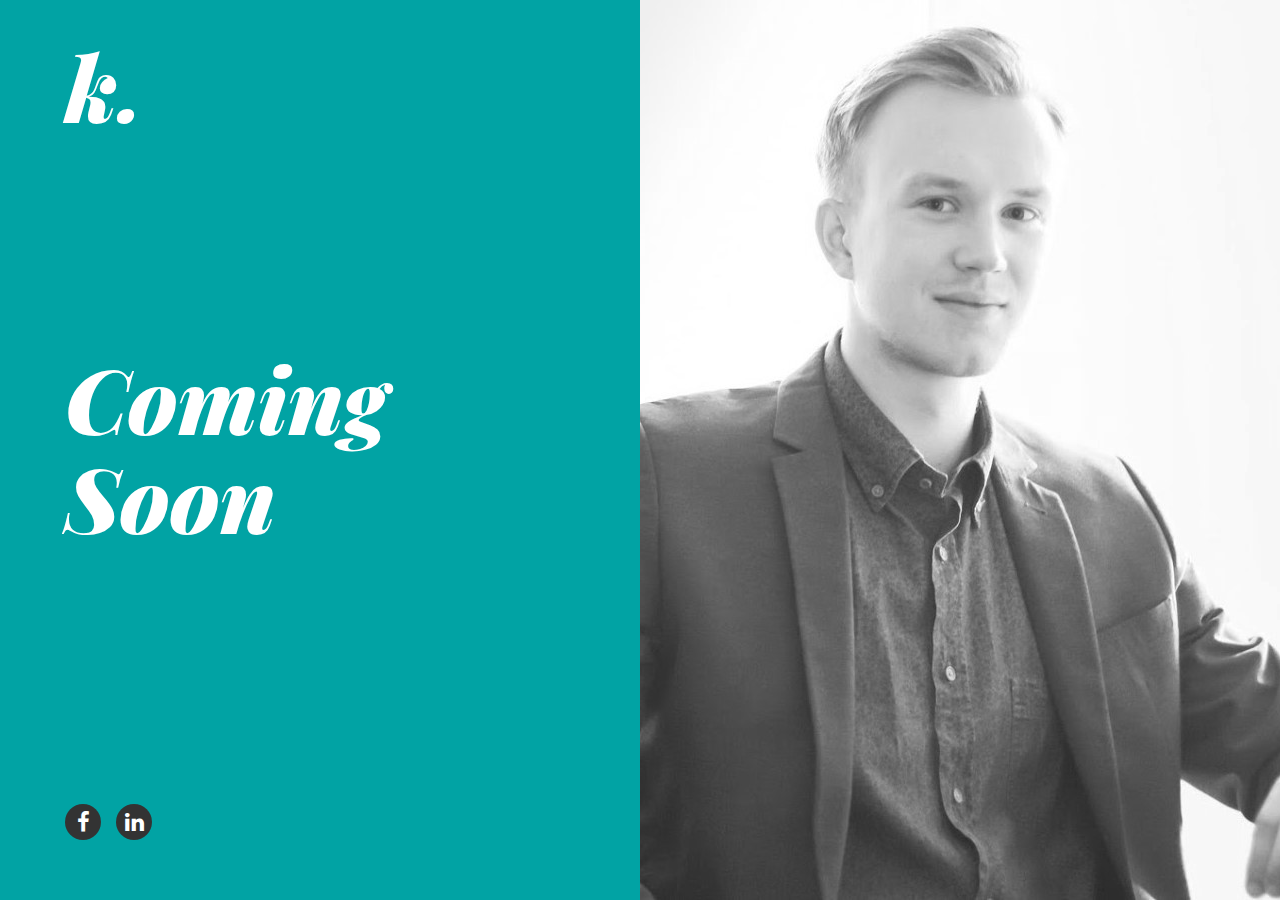
==== index.html @ 9acf6b0f "new homepage under construct" ====
<!DOCTYPE html>
<html lang="en">
<head>
	<title>Kasnauskas</title>
	<meta charset="UTF-8">
	<meta name="viewport" content="width=device-width, initial-scale=1">
<!--===============================================================================================-->	
	<link rel="icon" type="image/png" href="images/icons/favicon.ico"/>
<!--===============================================================================================-->
	<link rel="stylesheet" type="text/css" href="vendor/bootstrap/css/bootstrap.min.css">
<!--===============================================================================================-->
	<link rel="stylesheet" type="text/css" href="fonts/font-awesome-4.7.0/css/font-awesome.min.css">
<!--===============================================================================================-->
	<link rel="stylesheet" type="text/css" href="fonts/iconic/css/material-design-iconic-font.min.css">
<!--===============================================================================================-->
	<link rel="stylesheet" type="text/css" href="vendor/animate/animate.css">
<!--===============================================================================================-->
	<link rel="stylesheet" type="text/css" href="vendor/select2/select2.min.css">
<!--===============================================================================================-->
	<link rel="stylesheet" type="text/css" href="css/util.css">
	<link rel="stylesheet" type="text/css" href="css/main.css">
<!--===============================================================================================-->
</head>
<body>
	
			

	<div class="flex-w flex-str size1 overlay1">
		<div class="flex-w flex-col-sb wsize1 bg0 p-l-65 p-t-37 p-b-50 p-r-80 respon1">
			<div class="wrappic1">
				<a class="l1-txt1 p-b-34 respon3" href="#">
					k.
				</a>
			</div>		
	
			<div class="w-full flex-c-m p-t-80 p-b-90">
				<div class="wsize2">
					<h3 class="l1-txt1 p-b-34 respon3">
						Coming Soon
					</h3>

					
				</div>
			</div>
			
			<div class="flex-w">
				<a href="https://www.facebook.com/sarunaskas" class="size3 flex-c-m how-social trans-04 m-r-15 m-b-10">
					<i class="fa fa-facebook"></i>
				</a>

				<a href="https://www.linkedin.com/in/kasnauskas/" class="size3 flex-c-m how-social trans-04 m-r-15 m-b-10">
					<i class="fa fa-linkedin"></i>
				</a>

				
			</div>
		</div>
			

		<div class="wsize1 simpleslide100-parent respon2">
			<!--  -->
			<div class="simpleslide100">
				<div class="simpleslide100-item bg-img1" style="background-image: url('images/bg01.jpg');"></div>
				<div class="simpleslide100-item bg-img1" style="background-image: url('images/bg02.jpg');"></div>
				
			</div>
		</div>
	</div>



	

<!--===============================================================================================-->	
	<script src="vendor/jquery/jquery-3.2.1.min.js"></script>
<!--===============================================================================================-->
	<script src="vendor/bootstrap/js/popper.js"></script>
	<script src="vendor/bootstrap/js/bootstrap.min.js"></script>
<!--===============================================================================================-->
	<script src="vendor/select2/select2.min.js"></script>
<!--===============================================================================================-->
	<script src="vendor/tilt/tilt.jquery.min.js"></script>
<!--===============================================================================================-->
	<script src="js/main.js"></script>

</body>
</html>
---- fonts/iconic/css/material-design-iconic-font.min.css ----
@font-face{font-family:Material-Design-Iconic-Font;src:url(../fonts/Material-Design-Iconic-Font.woff2?v=2.2.0) format('woff2'),url(../fonts/Material-Design-Iconic-Font.woff?v=2.2.0) format('woff'),url(../fonts/Material-Design-Iconic-Font.ttf?v=2.2.0) format('truetype')}.zmdi{display:inline-block;font:normal normal normal 14px/1 'Material-Design-Iconic-Font';font-size:inherit;text-rendering:auto;-webkit-font-smoothing:antialiased;-moz-osx-font-smoothing:grayscale}.zmdi-hc-lg{font-size:1.33333333em;line-height:.75em;vertical-align:-15%}.zmdi-hc-2x{font-size:2em}.zmdi-hc-3x{font-size:3em}.zmdi-hc-4x{font-size:4em}.zmdi-hc-5x{font-size:5em}.zmdi-hc-fw{width:1.28571429em;text-align:center}.zmdi-hc-ul{padding-left:0;margin-left:2.14285714em;list-style-type:none}.zmdi-hc-ul>li{position:relative}.zmdi-hc-li{position:absolute;left:-2.14285714em;width:2.14285714em;top:.14285714em;text-align:center}.zmdi-hc-li.zmdi-hc-lg{left:-1.85714286em}.zmdi-hc-border{padding:.1em .25em;border:solid .1em #9e9e9e;border-radius:2px}.zmdi-hc-border-circle{padding:.1em .25em;border:solid .1em #9e9e9e;border-radius:50%}.zmdi.pull-left{float:left;margin-right:.15em}.zmdi.pull-right{float:right;margin-left:.15em}.zmdi-hc-spin{-webkit-animation:zmdi-spin 1.5s infinite linear;animation:zmdi-spin 1.5s infinite linear}.zmdi-hc-spin-reverse{-webkit-animation:zmdi-spin-reverse 1.5s infinite linear;animation:zmdi-spin-reverse 1.5s infinite linear}@-webkit-keyframes zmdi-spin{0%{-webkit-transform:rotate(0deg);transform:rotate(0deg)}100%{-webkit-transform:rotate(359deg);transform:rotate(359deg)}}@keyframes zmdi-spin{0%{-webkit-transform:rotate(0deg);transform:rotate(0deg)}100%{-webkit-transform:rotate(359deg);transform:rotate(359deg)}}@-webkit-keyframes zmdi-spin-reverse{0%{-webkit-transform:rotate(0deg);transform:rotate(0deg)}100%{-webkit-transform:rotate(-359deg);transform:rotate(-359deg)}}@keyframes zmdi-spin-reverse{0%{-webkit-transform:rotate(0deg);transform:rotate(0deg)}100%{-webkit-transform:rotate(-359deg);transform:rotate(-359deg)}}.zmdi-hc-rotate-90{-webkit-transform:rotate(90deg);-ms-transform:rotate(90deg);transform:rotate(90deg)}.zmdi-hc-rotate-180{-webkit-transform:rotate(180deg);-ms-transform:rotate(180deg);transform:rotate(180deg)}.zmdi-hc-rotate-270{-webkit-transform:rotate(270deg);-ms-transform:rotate(270deg);transform:rotate(270deg)}.zmdi-hc-flip-horizontal{-webkit-transform:scale(-1,1);-ms-transform:scale(-1,1);transform:scale(-1,1)}.zmdi-hc-flip-vertical{-webkit-transform:scale(1,-1);-ms-transform:scale(1,-1);transform:scale(1,-1)}.zmdi-hc-stack{position:relative;display:inline-block;width:2em;height:2em;line-height:2em;vertical-align:middle}.zmdi-hc-stack-1x,.zmdi-hc-stack-2x{position:absolute;left:0;width:100%;text-align:center}.zmdi-hc-stack-1x{line-height:inherit}.zmdi-hc-stack-2x{font-size:2em}.zmdi-hc-inverse{color:#fff}.zmdi-3d-rotation:before{content:'\f101'}.zmdi-airplane-off:before{content:'\f102'}.zmdi-airplane:before{content:'\f103'}.zmdi-album:before{content:'\f104'}.zmdi-archive:before{content:'\f105'}.zmdi-assignment-account:before{content:'\f106'}.zmdi-assignment-alert:before{content:'\f107'}.zmdi-assignment-check:before{content:'\f108'}.zmdi-assignment-o:before{content:'\f109'}.zmdi-assignment-return:before{content:'\f10a'}.zmdi-assignment-returned:before{content:'\f10b'}.zmdi-assignment:before{content:'\f10c'}.zmdi-attachment-alt:before{content:'\f10d'}.zmdi-attachment:before{content:'\f10e'}.zmdi-audio:before{content:'\f10f'}.zmdi-badge-check:before{content:'\f110'}.zmdi-balance-wallet:before{content:'\f111'}.zmdi-balance:before{content:'\f112'}.zmdi-battery-alert:before{content:'\f113'}.zmdi-battery-flash:before{content:'\f114'}.zmdi-battery-unknown:before{content:'\f115'}.zmdi-battery:before{content:'\f116'}.zmdi-bike:before{content:'\f117'}.zmdi-block-alt:before{content:'\f118'}.zmdi-block:before{content:'\f119'}.zmdi-boat:before{content:'\f11a'}.zmdi-book-image:before{content:'\f11b'}.zmdi-book:before{content:'\f11c'}.zmdi-bookmark-outline:before{content:'\f11d'}.zmdi-bookmark:before{content:'\f11e'}.zmdi-brush:before{content:'\f11f'}.zmdi-bug:before{content:'\f120'}.zmdi-bus:before{content:'\f121'}.zmdi-cake:before{content:'\f122'}.zmdi-car-taxi:before{content:'\f123'}.zmdi-car-wash:before{content:'\f124'}.zmdi-car:before{content:'\f125'}.zmdi-card-giftcard:before{content:'\f126'}.zmdi-card-membership:before{content:'\f127'}.zmdi-card-travel:before{content:'\f128'}.zmdi-card:before{content:'\f129'}.zmdi-case-check:before{content:'\f12a'}.zmdi-case-download:before{content:'\f12b'}.zmdi-case-play:before{content:'\f12c'}.zmdi-case:before{content:'\f12d'}.zmdi-cast-connected:before{content:'\f12e'}.zmdi-cast:before{content:'\f12f'}.zmdi-chart-donut:before{content:'\f130'}.zmdi-chart:before{content:'\f131'}.zmdi-city-alt:before{content:'\f132'}.zmdi-city:before{content:'\f133'}.zmdi-close-circle-o:before{content:'\f134'}.zmdi-close-circle:before{content:'\f135'}.zmdi-close:before{content:'\f136'}.zmdi-cocktail:before{content:'\f137'}.zmdi-code-setting:before{content:'\f138'}.zmdi-code-smartphone:before{content:'\f139'}.zmdi-code:before{content:'\f13a'}.zmdi-coffee:before{content:'\f13b'}.zmdi-collection-bookmark:before{content:'\f13c'}.zmdi-collection-case-play:before{content:'\f13d'}.zmdi-collection-folder-image:before{content:'\f13e'}.zmdi-collection-image-o:before{content:'\f13f'}.zmdi-collection-image:before{content:'\f140'}.zmdi-collection-item-1:before{content:'\f141'}.zmdi-collection-item-2:before{content:'\f142'}.zmdi-collection-item-3:before{content:'\f143'}.zmdi-collection-item-4:before{content:'\f144'}.zmdi-collection-item-5:before{content:'\f145'}.zmdi-collection-item-6:before{content:'\f146'}.zmdi-collection-item-7:before{content:'\f147'}.zmdi-collection-item-8:before{content:'\f148'}.zmdi-collection-item-9-plus:before{content:'\f149'}.zmdi-collection-item-9:before{content:'\f14a'}.zmdi-collection-item:before{content:'\f14b'}.zmdi-collection-music:before{content:'\f14c'}.zmdi-collection-pdf:before{content:'\f14d'}.zmdi-collection-plus:before{content:'\f14e'}.zmdi-collection-speaker:before{content:'\f14f'}.zmdi-collection-text:before{content:'\f150'}.zmdi-collection-video:before{content:'\f151'}.zmdi-compass:before{content:'\f152'}.zmdi-cutlery:before{content:'\f153'}.zmdi-delete:before{content:'\f154'}.zmdi-dialpad:before{content:'\f155'}.zmdi-dns:before{content:'\f156'}.zmdi-drink:before{content:'\f157'}.zmdi-edit:before{content:'\f158'}.zmdi-email-open:before{content:'\f159'}.zmdi-email:before{content:'\f15a'}.zmdi-eye-off:before{content:'\f15b'}.zmdi-eye:before{content:'\f15c'}.zmdi-eyedropper:before{content:'\f15d'}.zmdi-favorite-outline:before{content:'\f15e'}.zmdi-favorite:before{content:'\f15f'}.zmdi-filter-list:before{content:'\f160'}.zmdi-fire:before{content:'\f161'}.zmdi-flag:before{content:'\f162'}.zmdi-flare:before{content:'\f163'}.zmdi-flash-auto:before{content:'\f164'}.zmdi-flash-off:before{content:'\f165'}.zmdi-flash:before{content:'\f166'}.zmdi-flip:before{content:'\f167'}.zmdi-flower-alt:before{content:'\f168'}.zmdi-flower:before{content:'\f169'}.zmdi-font:before{content:'\f16a'}.zmdi-fullscreen-alt:before{content:'\f16b'}.zmdi-fullscreen-exit:before{content:'\f16c'}.zmdi-fullscreen:before{content:'\f16d'}.zmdi-functions:before{content:'\f16e'}.zmdi-gas-station:before{content:'\f16f'}.zmdi-gesture:before{content:'\f170'}.zmdi-globe-alt:before{content:'\f171'}.zmdi-globe-lock:before{content:'\f172'}.zmdi-globe:before{content:'\f173'}.zmdi-graduation-cap:before{content:'\f174'}.zmdi-home:before{content:'\f175'}.zmdi-hospital-alt:before{content:'\f176'}.zmdi-hospital:before{content:'\f177'}.zmdi-hotel:before{content:'\f178'}.zmdi-hourglass-alt:before{content:'\f179'}.zmdi-hourglass-outline:before{content:'\f17a'}.zmdi-hourglass:before{content:'\f17b'}.zmdi-http:before{content:'\f17c'}.zmdi-image-alt:before{content:'\f17d'}.zmdi-image-o:before{content:'\f17e'}.zmdi-image:before{content:'\f17f'}.zmdi-inbox:before{content:'\f180'}.zmdi-invert-colors-off:before{content:'\f181'}.zmdi-invert-colors:before{content:'\f182'}.zmdi-key:before{content:'\f183'}.zmdi-label-alt-outline:before{content:'\f184'}.zmdi-label-alt:before{content:'\f185'}.zmdi-label-heart:before{content:'\f186'}.zmdi-label:before{content:'\f187'}.zmdi-labels:before{content:'\f188'}.zmdi-lamp:before{content:'\f189'}.zmdi-landscape:before{content:'\f18a'}.zmdi-layers-off:before{content:'\f18b'}.zmdi-layers:before{content:'\f18c'}.zmdi-library:before{content:'\f18d'}.zmdi-link:before{content:'\f18e'}.zmdi-lock-open:before{content:'\f18f'}.zmdi-lock-outline:before{content:'\f190'}.zmdi-lock:before{content:'\f191'}.zmdi-mail-reply-all:before{content:'\f192'}.zmdi-mail-reply:before{content:'\f193'}.zmdi-mail-send:before{content:'\f194'}.zmdi-mall:before{content:'\f195'}.zmdi-map:before{content:'\f196'}.zmdi-menu:before{content:'\f197'}.zmdi-money-box:before{content:'\f198'}.zmdi-money-off:before{content:'\f199'}.zmdi-money:before{content:'\f19a'}.zmdi-more-vert:before{content:'\f19b'}.zmdi-more:before{content:'\f19c'}.zmdi-movie-alt:before{content:'\f19d'}.zmdi-movie:before{content:'\f19e'}.zmdi-nature-people:before{content:'\f19f'}.zmdi-nature:before{content:'\f1a0'}.zmdi-navigation:before{content:'\f1a1'}.zmdi-open-in-browser:before{content:'\f1a2'}.zmdi-open-in-new:before{content:'\f1a3'}.zmdi-palette:before{content:'\f1a4'}.zmdi-parking:before{content:'\f1a5'}.zmdi-pin-account:before{content:'\f1a6'}.zmdi-pin-assistant:before{content:'\f1a7'}.zmdi-pin-drop:before{content:'\f1a8'}.zmdi-pin-help:before{content:'\f1a9'}.zmdi-pin-off:before{content:'\f1aa'}.zmdi-pin:before{content:'\f1ab'}.zmdi-pizza:before{content:'\f1ac'}.zmdi-plaster:before{content:'\f1ad'}.zmdi-power-setting:before{content:'\f1ae'}.zmdi-power:before{content:'\f1af'}.zmdi-print:before{content:'\f1b0'}.zmdi-puzzle-piece:before{content:'\f1b1'}.zmdi-quote:before{content:'\f1b2'}.zmdi-railway:before{content:'\f1b3'}.zmdi-receipt:before{content:'\f1b4'}.zmdi-refresh-alt:before{content:'\f1b5'}.zmdi-refresh-sync-alert:before{content:'\f1b6'}.zmdi-refresh-sync-off:before{content:'\f1b7'}.zmdi-refresh-sync:before{content:'\f1b8'}.zmdi-refresh:before{content:'\f1b9'}.zmdi-roller:before{content:'\f1ba'}.zmdi-ruler:before{content:'\f1bb'}.zmdi-scissors:before{content:'\f1bc'}.zmdi-screen-rotation-lock:before{content:'\f1bd'}.zmdi-screen-rotation:before{content:'\f1be'}.zmdi-search-for:before{content:'\f1bf'}.zmdi-search-in-file:before{content:'\f1c0'}.zmdi-search-in-page:before{content:'\f1c1'}.zmdi-search-replace:before{content:'\f1c2'}.zmdi-search:before{content:'\f1c3'}.zmdi-seat:before{content:'\f1c4'}.zmdi-settings-square:before{content:'\f1c5'}.zmdi-settings:before{content:'\f1c6'}.zmdi-shield-check:before{content:'\f1c7'}.zmdi-shield-security:before{content:'\f1c8'}.zmdi-shopping-basket:before{content:'\f1c9'}.zmdi-shopping-cart-plus:before{content:'\f1ca'}.zmdi-shopping-cart:before{content:'\f1cb'}.zmdi-sign-in:before{content:'\f1cc'}.zmdi-sort-amount-asc:before{content:'\f1cd'}.zmdi-sort-amount-desc:before{content:'\f1ce'}.zmdi-sort-asc:before{content:'\f1cf'}.zmdi-sort-desc:before{content:'\f1d0'}.zmdi-spellcheck:before{content:'\f1d1'}.zmdi-storage:before{content:'\f1d2'}.zmdi-store-24:before{content:'\f1d3'}.zmdi-store:before{content:'\f1d4'}.zmdi-subway:before{content:'\f1d5'}.zmdi-sun:before{content:'\f1d6'}.zmdi-tab-unselected:before{content:'\f1d7'}.zmdi-tab:before{content:'\f1d8'}.zmdi-tag-close:before{content:'\f1d9'}.zmdi-tag-more:before{content:'\f1da'}.zmdi-tag:before{content:'\f1db'}.zmdi-thumb-down:before{content:'\f1dc'}.zmdi-thumb-up-down:before{content:'\f1dd'}.zmdi-thumb-up:before{content:'\f1de'}.zmdi-ticket-star:before{content:'\f1df'}.zmdi-toll:before{content:'\f1e0'}.zmdi-toys:before{content:'\f1e1'}.zmdi-traffic:before{content:'\f1e2'}.zmdi-translate:before{content:'\f1e3'}.zmdi-triangle-down:before{content:'\f1e4'}.zmdi-triangle-up:before{content:'\f1e5'}.zmdi-truck:before{content:'\f1e6'}.zmdi-turning-sign:before{content:'\f1e7'}.zmdi-wallpaper:before{content:'\f1e8'}.zmdi-washing-machine:before{content:'\f1e9'}.zmdi-window-maximize:before{content:'\f1ea'}.zmdi-window-minimize:before{content:'\f1eb'}.zmdi-window-restore:before{content:'\f1ec'}.zmdi-wrench:before{content:'\f1ed'}.zmdi-zoom-in:before{content:'\f1ee'}.zmdi-zoom-out:before{content:'\f1ef'}.zmdi-alert-circle-o:before{content:'\f1f0'}.zmdi-alert-circle:before{content:'\f1f1'}.zmdi-alert-octagon:before{content:'\f1f2'}.zmdi-alert-polygon:before{content:'\f1f3'}.zmdi-alert-triangle:before{content:'\f1f4'}.zmdi-help-outline:before{content:'\f1f5'}.zmdi-help:before{content:'\f1f6'}.zmdi-info-outline:before{content:'\f1f7'}.zmdi-info:before{content:'\f1f8'}.zmdi-notifications-active:before{content:'\f1f9'}.zmdi-notifications-add:before{content:'\f1fa'}.zmdi-notifications-none:before{content:'\f1fb'}.zmdi-notifications-off:before{content:'\f1fc'}.zmdi-notifications-paused:before{content:'\f1fd'}.zmdi-notifications:before{content:'\f1fe'}.zmdi-account-add:before{content:'\f1ff'}.zmdi-account-box-mail:before{content:'\f200'}.zmdi-account-box-o:before{content:'\f201'}.zmdi-account-box-phone:before{content:'\f202'}.zmdi-account-box:before{content:'\f203'}.zmdi-account-calendar:before{content:'\f204'}.zmdi-account-circle:before{content:'\f205'}.zmdi-account-o:before{content:'\f206'}.zmdi-account:before{content:'\f207'}.zmdi-accounts-add:before{content:'\f208'}.zmdi-accounts-alt:before{content:'\f209'}.zmdi-accounts-list-alt:before{content:'\f20a'}.zmdi-accounts-list:before{content:'\f20b'}.zmdi-accounts-outline:before{content:'\f20c'}.zmdi-accounts:before{content:'\f20d'}.zmdi-face:before{content:'\f20e'}.zmdi-female:before{content:'\f20f'}.zmdi-male-alt:before{content:'\f210'}.zmdi-male-female:before{content:'\f211'}.zmdi-male:before{content:'\f212'}.zmdi-mood-bad:before{content:'\f213'}.zmdi-mood:before{content:'\f214'}.zmdi-run:before{content:'\f215'}.zmdi-walk:before{content:'\f216'}.zmdi-cloud-box:before{content:'\f217'}.zmdi-cloud-circle:before{content:'\f218'}.zmdi-cloud-done:before{content:'\f219'}.zmdi-cloud-download:before{content:'\f21a'}.zmdi-cloud-off:before{content:'\f21b'}.zmdi-cloud-outline-alt:before{content:'\f21c'}.zmdi-cloud-outline:before{content:'\f21d'}.zmdi-cloud-upload:before{content:'\f21e'}.zmdi-cloud:before{content:'\f21f'}.zmdi-download:before{content:'\f220'}.zmdi-file-plus:before{content:'\f221'}.zmdi-file-text:before{content:'\f222'}.zmdi-file:before{content:'\f223'}.zmdi-folder-outline:before{content:'\f224'}.zmdi-folder-person:before{content:'\f225'}.zmdi-folder-star-alt:before{content:'\f226'}.zmdi-folder-star:before{content:'\f227'}.zmdi-folder:before{content:'\f228'}.zmdi-gif:before{content:'\f229'}.zmdi-upload:before{content:'\f22a'}.zmdi-border-all:before{content:'\f22b'}.zmdi-border-bottom:before{content:'\f22c'}.zmdi-border-clear:before{content:'\f22d'}.zmdi-border-color:before{content:'\f22e'}.zmdi-border-horizontal:before{content:'\f22f'}.zmdi-border-inner:before{content:'\f230'}.zmdi-border-left:before{content:'\f231'}.zmdi-border-outer:before{content:'\f232'}.zmdi-border-right:before{content:'\f233'}.zmdi-border-style:before{content:'\f234'}.zmdi-border-top:before{content:'\f235'}.zmdi-border-vertical:before{content:'\f236'}.zmdi-copy:before{content:'\f237'}.zmdi-crop:before{content:'\f238'}.zmdi-format-align-center:before{content:'\f239'}.zmdi-format-align-justify:before{content:'\f23a'}.zmdi-format-align-left:before{content:'\f23b'}.zmdi-format-align-right:before{content:'\f23c'}.zmdi-format-bold:before{content:'\f23d'}.zmdi-format-clear-all:before{content:'\f23e'}.zmdi-format-clear:before{content:'\f23f'}.zmdi-format-color-fill:before{content:'\f240'}.zmdi-format-color-reset:before{content:'\f241'}.zmdi-format-color-text:before{content:'\f242'}.zmdi-format-indent-decrease:before{content:'\f243'}.zmdi-format-indent-increase:before{content:'\f244'}.zmdi-format-italic:before{content:'\f245'}.zmdi-format-line-spacing:before{content:'\f246'}.zmdi-format-list-bulleted:before{content:'\f247'}.zmdi-format-list-numbered:before{content:'\f248'}.zmdi-format-ltr:before{content:'\f249'}.zmdi-format-rtl:before{content:'\f24a'}.zmdi-format-size:before{content:'\f24b'}.zmdi-format-strikethrough-s:before{content:'\f24c'}.zmdi-format-strikethrough:before{content:'\f24d'}.zmdi-format-subject:before{content:'\f24e'}.zmdi-format-underlined:before{content:'\f24f'}.zmdi-format-valign-bottom:before{content:'\f250'}.zmdi-format-valign-center:before{content:'\f251'}.zmdi-format-valign-top:before{content:'\f252'}.zmdi-redo:before{content:'\f253'}.zmdi-select-all:before{content:'\f254'}.zmdi-space-bar:before{content:'\f255'}.zmdi-text-format:before{content:'\f256'}.zmdi-transform:before{content:'\f257'}.zmdi-undo:before{content:'\f258'}.zmdi-wrap-text:before{content:'\f259'}.zmdi-comment-alert:before{content:'\f25a'}.zmdi-comment-alt-text:before{content:'\f25b'}.zmdi-comment-alt:before{content:'\f25c'}.zmdi-comment-edit:before{content:'\f25d'}.zmdi-comment-image:before{content:'\f25e'}.zmdi-comment-list:before{content:'\f25f'}.zmdi-comment-more:before{content:'\f260'}.zmdi-comment-outline:before{content:'\f261'}.zmdi-comment-text-alt:before{content:'\f262'}.zmdi-comment-text:before{content:'\f263'}.zmdi-comment-video:before{content:'\f264'}.zmdi-comment:before{content:'\f265'}.zmdi-comments:before{content:'\f266'}.zmdi-check-all:before{content:'\f267'}.zmdi-check-circle-u:before{content:'\f268'}.zmdi-check-circle:before{content:'\f269'}.zmdi-check-square:before{content:'\f26a'}.zmdi-check:before{content:'\f26b'}.zmdi-circle-o:before{content:'\f26c'}.zmdi-circle:before{content:'\f26d'}.zmdi-dot-circle-alt:before{content:'\f26e'}.zmdi-dot-circle:before{content:'\f26f'}.zmdi-minus-circle-outline:before{content:'\f270'}.zmdi-minus-circle:before{content:'\f271'}.zmdi-minus-square:before{content:'\f272'}.zmdi-minus:before{content:'\f273'}.zmdi-plus-circle-o-duplicate:before{content:'\f274'}.zmdi-plus-circle-o:before{content:'\f275'}.zmdi-plus-circle:before{content:'\f276'}.zmdi-plus-square:before{content:'\f277'}.zmdi-plus:before{content:'\f278'}.zmdi-square-o:before{content:'\f279'}.zmdi-star-circle:before{content:'\f27a'}.zmdi-star-half:before{content:'\f27b'}.zmdi-star-outline:before{content:'\f27c'}.zmdi-star:before{content:'\f27d'}.zmdi-bluetooth-connected:before{content:'\f27e'}.zmdi-bluetooth-off:before{content:'\f27f'}.zmdi-bluetooth-search:before{content:'\f280'}.zmdi-bluetooth-setting:before{content:'\f281'}.zmdi-bluetooth:before{content:'\f282'}.zmdi-camera-add:before{content:'\f283'}.zmdi-camera-alt:before{content:'\f284'}.zmdi-camera-bw:before{content:'\f285'}.zmdi-camera-front:before{content:'\f286'}.zmdi-camera-mic:before{content:'\f287'}.zmdi-camera-party-mode:before{content:'\f288'}.zmdi-camera-rear:before{content:'\f289'}.zmdi-camera-roll:before{content:'\f28a'}.zmdi-camera-switch:before{content:'\f28b'}.zmdi-camera:before{content:'\f28c'}.zmdi-card-alert:before{content:'\f28d'}.zmdi-card-off:before{content:'\f28e'}.zmdi-card-sd:before{content:'\f28f'}.zmdi-card-sim:before{content:'\f290'}.zmdi-desktop-mac:before{content:'\f291'}.zmdi-desktop-windows:before{content:'\f292'}.zmdi-device-hub:before{content:'\f293'}.zmdi-devices-off:before{content:'\f294'}.zmdi-devices:before{content:'\f295'}.zmdi-dock:before{content:'\f296'}.zmdi-floppy:before{content:'\f297'}.zmdi-gamepad:before{content:'\f298'}.zmdi-gps-dot:before{content:'\f299'}.zmdi-gps-off:before{content:'\f29a'}.zmdi-gps:before{content:'\f29b'}.zmdi-headset-mic:before{content:'\f29c'}.zmdi-headset:before{content:'\f29d'}.zmdi-input-antenna:before{content:'\f29e'}.zmdi-input-composite:before{content:'\f29f'}.zmdi-input-hdmi:before{content:'\f2a0'}.zmdi-input-power:before{content:'\f2a1'}.zmdi-input-svideo:before{content:'\f2a2'}.zmdi-keyboard-hide:before{content:'\f2a3'}.zmdi-keyboard:before{content:'\f2a4'}.zmdi-laptop-chromebook:before{content:'\f2a5'}.zmdi-laptop-mac:before{content:'\f2a6'}.zmdi-laptop:before{content:'\f2a7'}.zmdi-mic-off:before{content:'\f2a8'}.zmdi-mic-outline:before{content:'\f2a9'}.zmdi-mic-setting:before{content:'\f2aa'}.zmdi-mic:before{content:'\f2ab'}.zmdi-mouse:before{content:'\f2ac'}.zmdi-network-alert:before{content:'\f2ad'}.zmdi-network-locked:before{content:'\f2ae'}.zmdi-network-off:before{content:'\f2af'}.zmdi-network-outline:before{content:'\f2b0'}.zmdi-network-setting:before{content:'\f2b1'}.zmdi-network:before{content:'\f2b2'}.zmdi-phone-bluetooth:before{content:'\f2b3'}.zmdi-phone-end:before{content:'\f2b4'}.zmdi-phone-forwarded:before{content:'\f2b5'}.zmdi-phone-in-talk:before{content:'\f2b6'}.zmdi-phone-locked:before{content:'\f2b7'}.zmdi-phone-missed:before{content:'\f2b8'}.zmdi-phone-msg:before{content:'\f2b9'}.zmdi-phone-paused:before{content:'\f2ba'}.zmdi-phone-ring:before{content:'\f2bb'}.zmdi-phone-setting:before{content:'\f2bc'}.zmdi-phone-sip:before{content:'\f2bd'}.zmdi-phone:before{content:'\f2be'}.zmdi-portable-wifi-changes:before{content:'\f2bf'}.zmdi-portable-wifi-off:before{content:'\f2c0'}.zmdi-portable-wifi:before{content:'\f2c1'}.zmdi-radio:before{content:'\f2c2'}.zmdi-reader:before{content:'\f2c3'}.zmdi-remote-control-alt:before{content:'\f2c4'}.zmdi-remote-control:before{content:'\f2c5'}.zmdi-router:before{content:'\f2c6'}.zmdi-scanner:before{content:'\f2c7'}.zmdi-smartphone-android:before{content:'\f2c8'}.zmdi-smartphone-download:before{content:'\f2c9'}.zmdi-smartphone-erase:before{content:'\f2ca'}.zmdi-smartphone-info:before{content:'\f2cb'}.zmdi-smartphone-iphone:before{content:'\f2cc'}.zmdi-smartphone-landscape-lock:before{content:'\f2cd'}.zmdi-smartphone-landscape:before{content:'\f2ce'}.zmdi-smartphone-lock:before{content:'\f2cf'}.zmdi-smartphone-portrait-lock:before{content:'\f2d0'}.zmdi-smartphone-ring:before{content:'\f2d1'}.zmdi-smartphone-setting:before{content:'\f2d2'}.zmdi-smartphone-setup:before{content:'\f2d3'}.zmdi-smartphone:before{content:'\f2d4'}.zmdi-speaker:before{content:'\f2d5'}.zmdi-tablet-android:before{content:'\f2d6'}.zmdi-tablet-mac:before{content:'\f2d7'}.zmdi-tablet:before{content:'\f2d8'}.zmdi-tv-alt-play:before{content:'\f2d9'}.zmdi-tv-list:before{content:'\f2da'}.zmdi-tv-play:before{content:'\f2db'}.zmdi-tv:before{content:'\f2dc'}.zmdi-usb:before{content:'\f2dd'}.zmdi-videocam-off:before{content:'\f2de'}.zmdi-videocam-switch:before{content:'\f2df'}.zmdi-videocam:before{content:'\f2e0'}.zmdi-watch:before{content:'\f2e1'}.zmdi-wifi-alt-2:before{content:'\f2e2'}.zmdi-wifi-alt:before{content:'\f2e3'}.zmdi-wifi-info:before{content:'\f2e4'}.zmdi-wifi-lock:before{content:'\f2e5'}.zmdi-wifi-off:before{content:'\f2e6'}.zmdi-wifi-outline:before{content:'\f2e7'}.zmdi-wifi:before{content:'\f2e8'}.zmdi-arrow-left-bottom:before{content:'\f2e9'}.zmdi-arrow-left:before{content:'\f2ea'}.zmdi-arrow-merge:before{content:'\f2eb'}.zmdi-arrow-missed:before{content:'\f2ec'}.zmdi-arrow-right-top:before{content:'\f2ed'}.zmdi-arrow-right:before{content:'\f2ee'}.zmdi-arrow-split:before{content:'\f2ef'}.zmdi-arrows:before{content:'\f2f0'}.zmdi-caret-down-circle:before{content:'\f2f1'}.zmdi-caret-down:before{content:'\f2f2'}.zmdi-caret-left-circle:before{content:'\f2f3'}.zmdi-caret-left:before{content:'\f2f4'}.zmdi-caret-right-circle:before{content:'\f2f5'}.zmdi-caret-right:before{content:'\f2f6'}.zmdi-caret-up-circle:before{content:'\f2f7'}.zmdi-caret-up:before{content:'\f2f8'}.zmdi-chevron-down:before{content:'\f2f9'}.zmdi-chevron-left:before{content:'\f2fa'}.zmdi-chevron-right:before{content:'\f2fb'}.zmdi-chevron-up:before{content:'\f2fc'}.zmdi-forward:before{content:'\f2fd'}.zmdi-long-arrow-down:before{content:'\f2fe'}.zmdi-long-arrow-left:before{content:'\f2ff'}.zmdi-long-arrow-return:before{content:'\f300'}.zmdi-long-arrow-right:before{content:'\f301'}.zmdi-long-arrow-tab:before{content:'\f302'}.zmdi-long-arrow-up:before{content:'\f303'}.zmdi-rotate-ccw:before{content:'\f304'}.zmdi-rotate-cw:before{content:'\f305'}.zmdi-rotate-left:before{content:'\f306'}.zmdi-rotate-right:before{content:'\f307'}.zmdi-square-down:before{content:'\f308'}.zmdi-square-right:before{content:'\f309'}.zmdi-swap-alt:before{content:'\f30a'}.zmdi-swap-vertical-circle:before{content:'\f30b'}.zmdi-swap-vertical:before{content:'\f30c'}.zmdi-swap:before{content:'\f30d'}.zmdi-trending-down:before{content:'\f30e'}.zmdi-trending-flat:before{content:'\f30f'}.zmdi-trending-up:before{content:'\f310'}.zmdi-unfold-less:before{content:'\f311'}.zmdi-unfold-more:before{content:'\f312'}.zmdi-apps:before{content:'\f313'}.zmdi-grid-off:before{content:'\f314'}.zmdi-grid:before{content:'\f315'}.zmdi-view-agenda:before{content:'\f316'}.zmdi-view-array:before{content:'\f317'}.zmdi-view-carousel:before{content:'\f318'}.zmdi-view-column:before{content:'\f319'}.zmdi-view-comfy:before{content:'\f31a'}.zmdi-view-compact:before{content:'\f31b'}.zmdi-view-dashboard:before{content:'\f31c'}.zmdi-view-day:before{content:'\f31d'}.zmdi-view-headline:before{content:'\f31e'}.zmdi-view-list-alt:before{content:'\f31f'}.zmdi-view-list:before{content:'\f320'}.zmdi-view-module:before{content:'\f321'}.zmdi-view-quilt:before{content:'\f322'}.zmdi-view-stream:before{content:'\f323'}.zmdi-view-subtitles:before{content:'\f324'}.zmdi-view-toc:before{content:'\f325'}.zmdi-view-web:before{content:'\f326'}.zmdi-view-week:before{content:'\f327'}.zmdi-widgets:before{content:'\f328'}.zmdi-alarm-check:before{content:'\f329'}.zmdi-alarm-off:before{content:'\f32a'}.zmdi-alarm-plus:before{content:'\f32b'}.zmdi-alarm-snooze:before{content:'\f32c'}.zmdi-alarm:before{content:'\f32d'}.zmdi-calendar-alt:before{content:'\f32e'}.zmdi-calendar-check:before{content:'\f32f'}.zmdi-calendar-close:before{content:'\f330'}.zmdi-calendar-note:before{content:'\f331'}.zmdi-calendar:before{content:'\f332'}.zmdi-time-countdown:before{content:'\f333'}.zmdi-time-interval:before{content:'\f334'}.zmdi-time-restore-setting:before{content:'\f335'}.zmdi-time-restore:before{content:'\f336'}.zmdi-time:before{content:'\f337'}.zmdi-timer-off:before{content:'\f338'}.zmdi-timer:before{content:'\f339'}.zmdi-android-alt:before{content:'\f33a'}.zmdi-android:before{content:'\f33b'}.zmdi-apple:before{content:'\f33c'}.zmdi-behance:before{content:'\f33d'}.zmdi-codepen:before{content:'\f33e'}.zmdi-dribbble:before{content:'\f33f'}.zmdi-dropbox:before{content:'\f340'}.zmdi-evernote:before{content:'\f341'}.zmdi-facebook-box:before{content:'\f342'}.zmdi-facebook:before{content:'\f343'}.zmdi-github-box:before{content:'\f344'}.zmdi-github:before{content:'\f345'}.zmdi-google-drive:before{content:'\f346'}.zmdi-google-earth:before{content:'\f347'}.zmdi-google-glass:before{content:'\f348'}.zmdi-google-maps:before{content:'\f349'}.zmdi-google-pages:before{content:'\f34a'}.zmdi-google-play:before{content:'\f34b'}.zmdi-google-plus-box:before{content:'\f34c'}.zmdi-google-plus:before{content:'\f34d'}.zmdi-google:before{content:'\f34e'}.zmdi-instagram:before{content:'\f34f'}.zmdi-language-css3:before{content:'\f350'}.zmdi-language-html5:before{content:'\f351'}.zmdi-language-javascript:before{content:'\f352'}.zmdi-language-python-alt:before{content:'\f353'}.zmdi-language-python:before{content:'\f354'}.zmdi-lastfm:before{content:'\f355'}.zmdi-linkedin-box:before{content:'\f356'}.zmdi-paypal:before{content:'\f357'}.zmdi-pinterest-box:before{content:'\f358'}.zmdi-pocket:before{content:'\f359'}.zmdi-polymer:before{content:'\f35a'}.zmdi-share:before{content:'\f35b'}.zmdi-stackoverflow:before{content:'\f35c'}.zmdi-steam-square:before{content:'\f35d'}.zmdi-steam:before{content:'\f35e'}.zmdi-twitter-box:before{content:'\f35f'}.zmdi-twitter:before{content:'\f360'}.zmdi-vk:before{content:'\f361'}.zmdi-wikipedia:before{content:'\f362'}.zmdi-windows:before{content:'\f363'}.zmdi-aspect-ratio-alt:before{content:'\f364'}.zmdi-aspect-ratio:before{content:'\f365'}.zmdi-blur-circular:before{content:'\f366'}.zmdi-blur-linear:before{content:'\f367'}.zmdi-blur-off:before{content:'\f368'}.zmdi-blur:before{content:'\f369'}.zmdi-brightness-2:before{content:'\f36a'}.zmdi-brightness-3:before{content:'\f36b'}.zmdi-brightness-4:before{content:'\f36c'}.zmdi-brightness-5:before{content:'\f36d'}.zmdi-brightness-6:before{content:'\f36e'}.zmdi-brightness-7:before{content:'\f36f'}.zmdi-brightness-auto:before{content:'\f370'}.zmdi-brightness-setting:before{content:'\f371'}.zmdi-broken-image:before{content:'\f372'}.zmdi-center-focus-strong:before{content:'\f373'}.zmdi-center-focus-weak:before{content:'\f374'}.zmdi-compare:before{content:'\f375'}.zmdi-crop-16-9:before{content:'\f376'}.zmdi-crop-3-2:before{content:'\f377'}.zmdi-crop-5-4:before{content:'\f378'}.zmdi-crop-7-5:before{content:'\f379'}.zmdi-crop-din:before{content:'\f37a'}.zmdi-crop-free:before{content:'\f37b'}.zmdi-crop-landscape:before{content:'\f37c'}.zmdi-crop-portrait:before{content:'\f37d'}.zmdi-crop-square:before{content:'\f37e'}.zmdi-exposure-alt:before{content:'\f37f'}.zmdi-exposure:before{content:'\f380'}.zmdi-filter-b-and-w:before{content:'\f381'}.zmdi-filter-center-focus:before{content:'\f382'}.zmdi-filter-frames:before{content:'\f383'}.zmdi-filter-tilt-shift:before{content:'\f384'}.zmdi-gradient:before{content:'\f385'}.zmdi-grain:before{content:'\f386'}.zmdi-graphic-eq:before{content:'\f387'}.zmdi-hdr-off:before{content:'\f388'}.zmdi-hdr-strong:before{content:'\f389'}.zmdi-hdr-weak:before{content:'\f38a'}.zmdi-hdr:before{content:'\f38b'}.zmdi-iridescent:before{content:'\f38c'}.zmdi-leak-off:before{content:'\f38d'}.zmdi-leak:before{content:'\f38e'}.zmdi-looks:before{content:'\f38f'}.zmdi-loupe:before{content:'\f390'}.zmdi-panorama-horizontal:before{content:'\f391'}.zmdi-panorama-vertical:before{content:'\f392'}.zmdi-panorama-wide-angle:before{content:'\f393'}.zmdi-photo-size-select-large:before{content:'\f394'}.zmdi-photo-size-select-small:before{content:'\f395'}.zmdi-picture-in-picture:before{content:'\f396'}.zmdi-slideshow:before{content:'\f397'}.zmdi-texture:before{content:'\f398'}.zmdi-tonality:before{content:'\f399'}.zmdi-vignette:before{content:'\f39a'}.zmdi-wb-auto:before{content:'\f39b'}.zmdi-eject-alt:before{content:'\f39c'}.zmdi-eject:before{content:'\f39d'}.zmdi-equalizer:before{content:'\f39e'}.zmdi-fast-forward:before{content:'\f39f'}.zmdi-fast-rewind:before{content:'\f3a0'}.zmdi-forward-10:before{content:'\f3a1'}.zmdi-forward-30:before{content:'\f3a2'}.zmdi-forward-5:before{content:'\f3a3'}.zmdi-hearing:before{content:'\f3a4'}.zmdi-pause-circle-outline:before{content:'\f3a5'}.zmdi-pause-circle:before{content:'\f3a6'}.zmdi-pause:before{content:'\f3a7'}.zmdi-play-circle-outline:before{content:'\f3a8'}.zmdi-play-circle:before{content:'\f3a9'}.zmdi-play:before{content:'\f3aa'}.zmdi-playlist-audio:before{content:'\f3ab'}.zmdi-playlist-plus:before{content:'\f3ac'}.zmdi-repeat-one:before{content:'\f3ad'}.zmdi-repeat:before{content:'\f3ae'}.zmdi-replay-10:before{content:'\f3af'}.zmdi-replay-30:before{content:'\f3b0'}.zmdi-replay-5:before{content:'\f3b1'}.zmdi-replay:before{content:'\f3b2'}.zmdi-shuffle:before{content:'\f3b3'}.zmdi-skip-next:before{content:'\f3b4'}.zmdi-skip-previous:before{content:'\f3b5'}.zmdi-stop:before{content:'\f3b6'}.zmdi-surround-sound:before{content:'\f3b7'}.zmdi-tune:before{content:'\f3b8'}.zmdi-volume-down:before{content:'\f3b9'}.zmdi-volume-mute:before{content:'\f3ba'}.zmdi-volume-off:before{content:'\f3bb'}.zmdi-volume-up:before{content:'\f3bc'}.zmdi-n-1-square:before{content:'\f3bd'}.zmdi-n-2-square:before{content:'\f3be'}.zmdi-n-3-square:before{content:'\f3bf'}.zmdi-n-4-square:before{content:'\f3c0'}.zmdi-n-5-square:before{content:'\f3c1'}.zmdi-n-6-square:before{content:'\f3c2'}.zmdi-neg-1:before{content:'\f3c3'}.zmdi-neg-2:before{content:'\f3c4'}.zmdi-plus-1:before{content:'\f3c5'}.zmdi-plus-2:before{content:'\f3c6'}.zmdi-sec-10:before{content:'\f3c7'}.zmdi-sec-3:before{content:'\f3c8'}.zmdi-zero:before{content:'\f3c9'}.zmdi-airline-seat-flat-angled:before{content:'\f3ca'}.zmdi-airline-seat-flat:before{content:'\f3cb'}.zmdi-airline-seat-individual-suite:before{content:'\f3cc'}.zmdi-airline-seat-legroom-extra:before{content:'\f3cd'}.zmdi-airline-seat-legroom-normal:before{content:'\f3ce'}.zmdi-airline-seat-legroom-reduced:before{content:'\f3cf'}.zmdi-airline-seat-recline-extra:before{content:'\f3d0'}.zmdi-airline-seat-recline-normal:before{content:'\f3d1'}.zmdi-airplay:before{content:'\f3d2'}.zmdi-closed-caption:before{content:'\f3d3'}.zmdi-confirmation-number:before{content:'\f3d4'}.zmdi-developer-board:before{content:'\f3d5'}.zmdi-disc-full:before{content:'\f3d6'}.zmdi-explicit:before{content:'\f3d7'}.zmdi-flight-land:before{content:'\f3d8'}.zmdi-flight-takeoff:before{content:'\f3d9'}.zmdi-flip-to-back:before{content:'\f3da'}.zmdi-flip-to-front:before{content:'\f3db'}.zmdi-group-work:before{content:'\f3dc'}.zmdi-hd:before{content:'\f3dd'}.zmdi-hq:before{content:'\f3de'}.zmdi-markunread-mailbox:before{content:'\f3df'}.zmdi-memory:before{content:'\f3e0'}.zmdi-nfc:before{content:'\f3e1'}.zmdi-play-for-work:before{content:'\f3e2'}.zmdi-power-input:before{content:'\f3e3'}.zmdi-present-to-all:before{content:'\f3e4'}.zmdi-satellite:before{content:'\f3e5'}.zmdi-tap-and-play:before{content:'\f3e6'}.zmdi-vibration:before{content:'\f3e7'}.zmdi-voicemail:before{content:'\f3e8'}.zmdi-group:before{content:'\f3e9'}.zmdi-rss:before{content:'\f3ea'}.zmdi-shape:before{content:'\f3eb'}.zmdi-spinner:before{content:'\f3ec'}.zmdi-ungroup:before{content:'\f3ed'}.zmdi-500px:before{content:'\f3ee'}.zmdi-8tracks:before{content:'\f3ef'}.zmdi-amazon:before{content:'\f3f0'}.zmdi-blogger:before{content:'\f3f1'}.zmdi-delicious:before{content:'\f3f2'}.zmdi-disqus:before{content:'\f3f3'}.zmdi-flattr:before{content:'\f3f4'}.zmdi-flickr:before{content:'\f3f5'}.zmdi-github-alt:before{content:'\f3f6'}.zmdi-google-old:before{content:'\f3f7'}.zmdi-linkedin:before{content:'\f3f8'}.zmdi-odnoklassniki:before{content:'\f3f9'}.zmdi-outlook:before{content:'\f3fa'}.zmdi-paypal-alt:before{content:'\f3fb'}.zmdi-pinterest:before{content:'\f3fc'}.zmdi-playstation:before{content:'\f3fd'}.zmdi-reddit:before{content:'\f3fe'}.zmdi-skype:before{content:'\f3ff'}.zmdi-slideshare:before{content:'\f400'}.zmdi-soundcloud:before{content:'\f401'}.zmdi-tumblr:before{content:'\f402'}.zmdi-twitch:before{content:'\f403'}.zmdi-vimeo:before{content:'\f404'}.zmdi-whatsapp:before{content:'\f405'}.zmdi-xbox:before{content:'\f406'}.zmdi-yahoo:before{content:'\f407'}.zmdi-youtube-play:before{content:'\f408'}.zmdi-youtube:before{content:'\f409'}.zmdi-3d-rotation:before{content:'\f101'}.zmdi-airplane-off:before{content:'\f102'}.zmdi-airplane:before{content:'\f103'}.zmdi-album:before{content:'\f104'}.zmdi-archive:before{content:'\f105'}.zmdi-assignment-account:before{content:'\f106'}.zmdi-assignment-alert:before{content:'\f107'}.zmdi-assignment-check:before{content:'\f108'}.zmdi-assignment-o:before{content:'\f109'}.zmdi-assignment-return:before{content:'\f10a'}.zmdi-assignment-returned:before{content:'\f10b'}.zmdi-assignment:before{content:'\f10c'}.zmdi-attachment-alt:before{content:'\f10d'}.zmdi-attachment:before{content:'\f10e'}.zmdi-audio:before{content:'\f10f'}.zmdi-badge-check:before{content:'\f110'}.zmdi-balance-wallet:before{content:'\f111'}.zmdi-balance:before{content:'\f112'}.zmdi-battery-alert:before{content:'\f113'}.zmdi-battery-flash:before{content:'\f114'}.zmdi-battery-unknown:before{content:'\f115'}.zmdi-battery:before{content:'\f116'}.zmdi-bike:before{content:'\f117'}.zmdi-block-alt:before{content:'\f118'}.zmdi-block:before{content:'\f119'}.zmdi-boat:before{content:'\f11a'}.zmdi-book-image:before{content:'\f11b'}.zmdi-book:before{content:'\f11c'}.zmdi-bookmark-outline:before{content:'\f11d'}.zmdi-bookmark:before{content:'\f11e'}.zmdi-brush:before{content:'\f11f'}.zmdi-bug:before{content:'\f120'}.zmdi-bus:before{content:'\f121'}.zmdi-cake:before{content:'\f122'}.zmdi-car-taxi:before{content:'\f123'}.zmdi-car-wash:before{content:'\f124'}.zmdi-car:before{content:'\f125'}.zmdi-card-giftcard:before{content:'\f126'}.zmdi-card-membership:before{content:'\f127'}.zmdi-card-travel:before{content:'\f128'}.zmdi-card:before{content:'\f129'}.zmdi-case-check:before{content:'\f12a'}.zmdi-case-download:before{content:'\f12b'}.zmdi-case-play:before{content:'\f12c'}.zmdi-case:before{content:'\f12d'}.zmdi-cast-connected:before{content:'\f12e'}.zmdi-cast:before{content:'\f12f'}.zmdi-chart-donut:before{content:'\f130'}.zmdi-chart:before{content:'\f131'}.zmdi-city-alt:before{content:'\f132'}.zmdi-city:before{content:'\f133'}.zmdi-close-circle-o:before{content:'\f134'}.zmdi-close-circle:before{content:'\f135'}.zmdi-close:before{content:'\f136'}.zmdi-cocktail:before{content:'\f137'}.zmdi-code-setting:before{content:'\f138'}.zmdi-code-smartphone:before{content:'\f139'}.zmdi-code:before{content:'\f13a'}.zmdi-coffee:before{content:'\f13b'}.zmdi-collection-bookmark:before{content:'\f13c'}.zmdi-collection-case-play:before{content:'\f13d'}.zmdi-collection-folder-image:before{content:'\f13e'}.zmdi-collection-image-o:before{content:'\f13f'}.zmdi-collection-image:before{content:'\f140'}.zmdi-collection-item-1:before{content:'\f141'}.zmdi-collection-item-2:before{content:'\f142'}.zmdi-collection-item-3:before{content:'\f143'}.zmdi-collection-item-4:before{content:'\f144'}.zmdi-collection-item-5:before{content:'\f145'}.zmdi-collection-item-6:before{content:'\f146'}.zmdi-collection-item-7:before{content:'\f147'}.zmdi-collection-item-8:before{content:'\f148'}.zmdi-collection-item-9-plus:before{content:'\f149'}.zmdi-collection-item-9:before{content:'\f14a'}.zmdi-collection-item:before{content:'\f14b'}.zmdi-collection-music:before{content:'\f14c'}.zmdi-collection-pdf:before{content:'\f14d'}.zmdi-collection-plus:before{content:'\f14e'}.zmdi-collection-speaker:before{content:'\f14f'}.zmdi-collection-text:before{content:'\f150'}.zmdi-collection-video:before{content:'\f151'}.zmdi-compass:before{content:'\f152'}.zmdi-cutlery:before{content:'\f153'}.zmdi-delete:before{content:'\f154'}.zmdi-dialpad:before{content:'\f155'}.zmdi-dns:before{content:'\f156'}.zmdi-drink:before{content:'\f157'}.zmdi-edit:before{content:'\f158'}.zmdi-email-open:before{content:'\f159'}.zmdi-email:before{content:'\f15a'}.zmdi-eye-off:before{content:'\f15b'}.zmdi-eye:before{content:'\f15c'}.zmdi-eyedropper:before{content:'\f15d'}.zmdi-favorite-outline:before{content:'\f15e'}.zmdi-favorite:before{content:'\f15f'}.zmdi-filter-list:before{content:'\f160'}.zmdi-fire:before{content:'\f161'}.zmdi-flag:before{content:'\f162'}.zmdi-flare:before{content:'\f163'}.zmdi-flash-auto:before{content:'\f164'}.zmdi-flash-off:before{content:'\f165'}.zmdi-flash:before{content:'\f166'}.zmdi-flip:before{content:'\f167'}.zmdi-flower-alt:before{content:'\f168'}.zmdi-flower:before{content:'\f169'}.zmdi-font:before{content:'\f16a'}.zmdi-fullscreen-alt:before{content:'\f16b'}.zmdi-fullscreen-exit:before{content:'\f16c'}.zmdi-fullscreen:before{content:'\f16d'}.zmdi-functions:before{content:'\f16e'}.zmdi-gas-station:before{content:'\f16f'}.zmdi-gesture:before{content:'\f170'}.zmdi-globe-alt:before{content:'\f171'}.zmdi-globe-lock:before{content:'\f172'}.zmdi-globe:before{content:'\f173'}.zmdi-graduation-cap:before{content:'\f174'}.zmdi-home:before{content:'\f175'}.zmdi-hospital-alt:before{content:'\f176'}.zmdi-hospital:before{content:'\f177'}.zmdi-hotel:before{content:'\f178'}.zmdi-hourglass-alt:before{content:'\f179'}.zmdi-hourglass-outline:before{content:'\f17a'}.zmdi-hourglass:before{content:'\f17b'}.zmdi-http:before{content:'\f17c'}.zmdi-image-alt:before{content:'\f17d'}.zmdi-image-o:before{content:'\f17e'}.zmdi-image:before{content:'\f17f'}.zmdi-inbox:before{content:'\f180'}.zmdi-invert-colors-off:before{content:'\f181'}.zmdi-invert-colors:before{content:'\f182'}.zmdi-key:before{content:'\f183'}.zmdi-label-alt-outline:before{content:'\f184'}.zmdi-label-alt:before{content:'\f185'}.zmdi-label-heart:before{content:'\f186'}.zmdi-label:before{content:'\f187'}.zmdi-labels:before{content:'\f188'}.zmdi-lamp:before{content:'\f189'}.zmdi-landscape:before{content:'\f18a'}.zmdi-layers-off:before{content:'\f18b'}.zmdi-layers:before{content:'\f18c'}.zmdi-library:before{content:'\f18d'}.zmdi-link:before{content:'\f18e'}.zmdi-lock-open:before{content:'\f18f'}.zmdi-lock-outline:before{content:'\f190'}.zmdi-lock:before{content:'\f191'}.zmdi-mail-reply-all:before{content:'\f192'}.zmdi-mail-reply:before{content:'\f193'}.zmdi-mail-send:before{content:'\f194'}.zmdi-mall:before{content:'\f195'}.zmdi-map:before{content:'\f196'}.zmdi-menu:before{content:'\f197'}.zmdi-money-box:before{content:'\f198'}.zmdi-money-off:before{content:'\f199'}.zmdi-money:before{content:'\f19a'}.zmdi-more-vert:before{content:'\f19b'}.zmdi-more:before{content:'\f19c'}.zmdi-movie-alt:before{content:'\f19d'}.zmdi-movie:before{content:'\f19e'}.zmdi-nature-people:before{content:'\f19f'}.zmdi-nature:before{content:'\f1a0'}.zmdi-navigation:before{content:'\f1a1'}.zmdi-open-in-browser:before{content:'\f1a2'}.zmdi-open-in-new:before{content:'\f1a3'}.zmdi-palette:before{content:'\f1a4'}.zmdi-parking:before{content:'\f1a5'}.zmdi-pin-account:before{content:'\f1a6'}.zmdi-pin-assistant:before{content:'\f1a7'}.zmdi-pin-drop:before{content:'\f1a8'}.zmdi-pin-help:before{content:'\f1a9'}.zmdi-pin-off:before{content:'\f1aa'}.zmdi-pin:before{content:'\f1ab'}.zmdi-pizza:before{content:'\f1ac'}.zmdi-plaster:before{content:'\f1ad'}.zmdi-power-setting:before{content:'\f1ae'}.zmdi-power:before{content:'\f1af'}.zmdi-print:before{content:'\f1b0'}.zmdi-puzzle-piece:before{content:'\f1b1'}.zmdi-quote:before{content:'\f1b2'}.zmdi-railway:before{content:'\f1b3'}.zmdi-receipt:before{content:'\f1b4'}.zmdi-refresh-alt:before{content:'\f1b5'}.zmdi-refresh-sync-alert:before{content:'\f1b6'}.zmdi-refresh-sync-off:before{content:'\f1b7'}.zmdi-refresh-sync:before{content:'\f1b8'}.zmdi-refresh:before{content:'\f1b9'}.zmdi-roller:before{content:'\f1ba'}.zmdi-ruler:before{content:'\f1bb'}.zmdi-scissors:before{content:'\f1bc'}.zmdi-screen-rotation-lock:before{content:'\f1bd'}.zmdi-screen-rotation:before{content:'\f1be'}.zmdi-search-for:before{content:'\f1bf'}.zmdi-search-in-file:before{content:'\f1c0'}.zmdi-search-in-page:before{content:'\f1c1'}.zmdi-search-replace:before{content:'\f1c2'}.zmdi-search:before{content:'\f1c3'}.zmdi-seat:before{content:'\f1c4'}.zmdi-settings-square:before{content:'\f1c5'}.zmdi-settings:before{content:'\f1c6'}.zmdi-shield-check:before{content:'\f1c7'}.zmdi-shield-security:before{content:'\f1c8'}.zmdi-shopping-basket:before{content:'\f1c9'}.zmdi-shopping-cart-plus:before{content:'\f1ca'}.zmdi-shopping-cart:before{content:'\f1cb'}.zmdi-sign-in:before{content:'\f1cc'}.zmdi-sort-amount-asc:before{content:'\f1cd'}.zmdi-sort-amount-desc:before{content:'\f1ce'}.zmdi-sort-asc:before{content:'\f1cf'}.zmdi-sort-desc:before{content:'\f1d0'}.zmdi-spellcheck:before{content:'\f1d1'}.zmdi-storage:before{content:'\f1d2'}.zmdi-store-24:before{content:'\f1d3'}.zmdi-store:before{content:'\f1d4'}.zmdi-subway:before{content:'\f1d5'}.zmdi-sun:before{content:'\f1d6'}.zmdi-tab-unselected:before{content:'\f1d7'}.zmdi-tab:before{content:'\f1d8'}.zmdi-tag-close:before{content:'\f1d9'}.zmdi-tag-more:before{content:'\f1da'}.zmdi-tag:before{content:'\f1db'}.zmdi-thumb-down:before{content:'\f1dc'}.zmdi-thumb-up-down:before{content:'\f1dd'}.zmdi-thumb-up:before{content:'\f1de'}.zmdi-ticket-star:before{content:'\f1df'}.zmdi-toll:before{content:'\f1e0'}.zmdi-toys:before{content:'\f1e1'}.zmdi-traffic:before{content:'\f1e2'}.zmdi-translate:before{content:'\f1e3'}.zmdi-triangle-down:before{content:'\f1e4'}.zmdi-triangle-up:before{content:'\f1e5'}.zmdi-truck:before{content:'\f1e6'}.zmdi-turning-sign:before{content:'\f1e7'}.zmdi-wallpaper:before{content:'\f1e8'}.zmdi-washing-machine:before{content:'\f1e9'}.zmdi-window-maximize:before{content:'\f1ea'}.zmdi-window-minimize:before{content:'\f1eb'}.zmdi-window-restore:before{content:'\f1ec'}.zmdi-wrench:before{content:'\f1ed'}.zmdi-zoom-in:before{content:'\f1ee'}.zmdi-zoom-out:before{content:'\f1ef'}.zmdi-alert-circle-o:before{content:'\f1f0'}.zmdi-alert-circle:before{content:'\f1f1'}.zmdi-alert-octagon:before{content:'\f1f2'}.zmdi-alert-polygon:before{content:'\f1f3'}.zmdi-alert-triangle:before{content:'\f1f4'}.zmdi-help-outline:before{content:'\f1f5'}.zmdi-help:before{content:'\f1f6'}.zmdi-info-outline:before{content:'\f1f7'}.zmdi-info:before{content:'\f1f8'}.zmdi-notifications-active:before{content:'\f1f9'}.zmdi-notifications-add:before{content:'\f1fa'}.zmdi-notifications-none:before{content:'\f1fb'}.zmdi-notifications-off:before{content:'\f1fc'}.zmdi-notifications-paused:before{content:'\f1fd'}.zmdi-notifications:before{content:'\f1fe'}.zmdi-account-add:before{content:'\f1ff'}.zmdi-account-box-mail:before{content:'\f200'}.zmdi-account-box-o:before{content:'\f201'}.zmdi-account-box-phone:before{content:'\f202'}.zmdi-account-box:before{content:'\f203'}.zmdi-account-calendar:before{content:'\f204'}.zmdi-account-circle:before{content:'\f205'}.zmdi-account-o:before{content:'\f206'}.zmdi-account:before{content:'\f207'}.zmdi-accounts-add:before{content:'\f208'}.zmdi-accounts-alt:before{content:'\f209'}.zmdi-accounts-list-alt:before{content:'\f20a'}.zmdi-accounts-list:before{content:'\f20b'}.zmdi-accounts-outline:before{content:'\f20c'}.zmdi-accounts:before{content:'\f20d'}.zmdi-face:before{content:'\f20e'}.zmdi-female:before{content:'\f20f'}.zmdi-male-alt:before{content:'\f210'}.zmdi-male-female:before{content:'\f211'}.zmdi-male:before{content:'\f212'}.zmdi-mood-bad:before{content:'\f213'}.zmdi-mood:before{content:'\f214'}.zmdi-run:before{content:'\f215'}.zmdi-walk:before{content:'\f216'}.zmdi-cloud-box:before{content:'\f217'}.zmdi-cloud-circle:before{content:'\f218'}.zmdi-cloud-done:before{content:'\f219'}.zmdi-cloud-download:before{content:'\f21a'}.zmdi-cloud-off:before{content:'\f21b'}.zmdi-cloud-outline-alt:before{content:'\f21c'}.zmdi-cloud-outline:before{content:'\f21d'}.zmdi-cloud-upload:before{content:'\f21e'}.zmdi-cloud:before{content:'\f21f'}.zmdi-download:before{content:'\f220'}.zmdi-file-plus:before{content:'\f221'}.zmdi-file-text:before{content:'\f222'}.zmdi-file:before{content:'\f223'}.zmdi-folder-outline:before{content:'\f224'}.zmdi-folder-person:before{content:'\f225'}.zmdi-folder-star-alt:before{content:'\f226'}.zmdi-folder-star:before{content:'\f227'}.zmdi-folder:before{content:'\f228'}.zmdi-gif:before{content:'\f229'}.zmdi-upload:before{content:'\f22a'}.zmdi-border-all:before{content:'\f22b'}.zmdi-border-bottom:before{content:'\f22c'}.zmdi-border-clear:before{content:'\f22d'}.zmdi-border-color:before{content:'\f22e'}.zmdi-border-horizontal:before{content:'\f22f'}.zmdi-border-inner:before{content:'\f230'}.zmdi-border-left:before{content:'\f231'}.zmdi-border-outer:before{content:'\f232'}.zmdi-border-right:before{content:'\f233'}.zmdi-border-style:before{content:'\f234'}.zmdi-border-top:before{content:'\f235'}.zmdi-border-vertical:before{content:'\f236'}.zmdi-copy:before{content:'\f237'}.zmdi-crop:before{content:'\f238'}.zmdi-format-align-center:before{content:'\f239'}.zmdi-format-align-justify:before{content:'\f23a'}.zmdi-format-align-left:before{content:'\f23b'}.zmdi-format-align-right:before{content:'\f23c'}.zmdi-format-bold:before{content:'\f23d'}.zmdi-format-clear-all:before{content:'\f23e'}.zmdi-format-clear:before{content:'\f23f'}.zmdi-format-color-fill:before{content:'\f240'}.zmdi-format-color-reset:before{content:'\f241'}.zmdi-format-color-text:before{content:'\f242'}.zmdi-format-indent-decrease:before{content:'\f243'}.zmdi-format-indent-increase:before{content:'\f244'}.zmdi-format-italic:before{content:'\f245'}.zmdi-format-line-spacing:before{content:'\f246'}.zmdi-format-list-bulleted:before{content:'\f247'}.zmdi-format-list-numbered:before{content:'\f248'}.zmdi-format-ltr:before{content:'\f249'}.zmdi-format-rtl:before{content:'\f24a'}.zmdi-format-size:before{content:'\f24b'}.zmdi-format-strikethrough-s:before{content:'\f24c'}.zmdi-format-strikethrough:before{content:'\f24d'}.zmdi-format-subject:before{content:'\f24e'}.zmdi-format-underlined:before{content:'\f24f'}.zmdi-format-valign-bottom:before{content:'\f250'}.zmdi-format-valign-center:before{content:'\f251'}.zmdi-format-valign-top:before{content:'\f252'}.zmdi-redo:before{content:'\f253'}.zmdi-select-all:before{content:'\f254'}.zmdi-space-bar:before{content:'\f255'}.zmdi-text-format:before{content:'\f256'}.zmdi-transform:before{content:'\f257'}.zmdi-undo:before{content:'\f258'}.zmdi-wrap-text:before{content:'\f259'}.zmdi-comment-alert:before{content:'\f25a'}.zmdi-comment-alt-text:before{content:'\f25b'}.zmdi-comment-alt:before{content:'\f25c'}.zmdi-comment-edit:before{content:'\f25d'}.zmdi-comment-image:before{content:'\f25e'}.zmdi-comment-list:before{content:'\f25f'}.zmdi-comment-more:before{content:'\f260'}.zmdi-comment-outline:before{content:'\f261'}.zmdi-comment-text-alt:before{content:'\f262'}.zmdi-comment-text:before{content:'\f263'}.zmdi-comment-video:before{content:'\f264'}.zmdi-comment:before{content:'\f265'}.zmdi-comments:before{content:'\f266'}.zmdi-check-all:before{content:'\f267'}.zmdi-check-circle-u:before{content:'\f268'}.zmdi-check-circle:before{content:'\f269'}.zmdi-check-square:before{content:'\f26a'}.zmdi-check:before{content:'\f26b'}.zmdi-circle-o:before{content:'\f26c'}.zmdi-circle:before{content:'\f26d'}.zmdi-dot-circle-alt:before{content:'\f26e'}.zmdi-dot-circle:before{content:'\f26f'}.zmdi-minus-circle-outline:before{content:'\f270'}.zmdi-minus-circle:before{content:'\f271'}.zmdi-minus-square:before{content:'\f272'}.zmdi-minus:before{content:'\f273'}.zmdi-plus-circle-o-duplicate:before{content:'\f274'}.zmdi-plus-circle-o:before{content:'\f275'}.zmdi-plus-circle:before{content:'\f276'}.zmdi-plus-square:before{content:'\f277'}.zmdi-plus:before{content:'\f278'}.zmdi-square-o:before{content:'\f279'}.zmdi-star-circle:before{content:'\f27a'}.zmdi-star-half:before{content:'\f27b'}.zmdi-star-outline:before{content:'\f27c'}.zmdi-star:before{content:'\f27d'}.zmdi-bluetooth-connected:before{content:'\f27e'}.zmdi-bluetooth-off:before{content:'\f27f'}.zmdi-bluetooth-search:before{content:'\f280'}.zmdi-bluetooth-setting:before{content:'\f281'}.zmdi-bluetooth:before{content:'\f282'}.zmdi-camera-add:before{content:'\f283'}.zmdi-camera-alt:before{content:'\f284'}.zmdi-camera-bw:before{content:'\f285'}.zmdi-camera-front:before{content:'\f286'}.zmdi-camera-mic:before{content:'\f287'}.zmdi-camera-party-mode:before{content:'\f288'}.zmdi-camera-rear:before{content:'\f289'}.zmdi-camera-roll:before{content:'\f28a'}.zmdi-camera-switch:before{content:'\f28b'}.zmdi-camera:before{content:'\f28c'}.zmdi-card-alert:before{content:'\f28d'}.zmdi-card-off:before{content:'\f28e'}.zmdi-card-sd:before{content:'\f28f'}.zmdi-card-sim:before{content:'\f290'}.zmdi-desktop-mac:before{content:'\f291'}.zmdi-desktop-windows:before{content:'\f292'}.zmdi-device-hub:before{content:'\f293'}.zmdi-devices-off:before{content:'\f294'}.zmdi-devices:before{content:'\f295'}.zmdi-dock:before{content:'\f296'}.zmdi-floppy:before{content:'\f297'}.zmdi-gamepad:before{content:'\f298'}.zmdi-gps-dot:before{content:'\f299'}.zmdi-gps-off:before{content:'\f29a'}.zmdi-gps:before{content:'\f29b'}.zmdi-headset-mic:before{content:'\f29c'}.zmdi-headset:before{content:'\f29d'}.zmdi-input-antenna:before{content:'\f29e'}.zmdi-input-composite:before{content:'\f29f'}.zmdi-input-hdmi:before{content:'\f2a0'}.zmdi-input-power:before{content:'\f2a1'}.zmdi-input-svideo:before{content:'\f2a2'}.zmdi-keyboard-hide:before{content:'\f2a3'}.zmdi-keyboard:before{content:'\f2a4'}.zmdi-laptop-chromebook:before{content:'\f2a5'}.zmdi-laptop-mac:before{content:'\f2a6'}.zmdi-laptop:before{content:'\f2a7'}.zmdi-mic-off:before{content:'\f2a8'}.zmdi-mic-outline:before{content:'\f2a9'}.zmdi-mic-setting:before{content:'\f2aa'}.zmdi-mic:before{content:'\f2ab'}.zmdi-mouse:before{content:'\f2ac'}.zmdi-network-alert:before{content:'\f2ad'}.zmdi-network-locked:before{content:'\f2ae'}.zmdi-network-off:before{content:'\f2af'}.zmdi-network-outline:before{content:'\f2b0'}.zmdi-network-setting:before{content:'\f2b1'}.zmdi-network:before{content:'\f2b2'}.zmdi-phone-bluetooth:before{content:'\f2b3'}.zmdi-phone-end:before{content:'\f2b4'}.zmdi-phone-forwarded:before{content:'\f2b5'}.zmdi-phone-in-talk:before{content:'\f2b6'}.zmdi-phone-locked:before{content:'\f2b7'}.zmdi-phone-missed:before{content:'\f2b8'}.zmdi-phone-msg:before{content:'\f2b9'}.zmdi-phone-paused:before{content:'\f2ba'}.zmdi-phone-ring:before{content:'\f2bb'}.zmdi-phone-setting:before{content:'\f2bc'}.zmdi-phone-sip:before{content:'\f2bd'}.zmdi-phone:before{content:'\f2be'}.zmdi-portable-wifi-changes:before{content:'\f2bf'}.zmdi-portable-wifi-off:before{content:'\f2c0'}.zmdi-portable-wifi:before{content:'\f2c1'}.zmdi-radio:before{content:'\f2c2'}.zmdi-reader:before{content:'\f2c3'}.zmdi-remote-control-alt:before{content:'\f2c4'}.zmdi-remote-control:before{content:'\f2c5'}.zmdi-router:before{content:'\f2c6'}.zmdi-scanner:before{content:'\f2c7'}.zmdi-smartphone-android:before{content:'\f2c8'}.zmdi-smartphone-download:before{content:'\f2c9'}.zmdi-smartphone-erase:before{content:'\f2ca'}.zmdi-smartphone-info:before{content:'\f2cb'}.zmdi-smartphone-iphone:before{content:'\f2cc'}.zmdi-smartphone-landscape-lock:before{content:'\f2cd'}.zmdi-smartphone-landscape:before{content:'\f2ce'}.zmdi-smartphone-lock:before{content:'\f2cf'}.zmdi-smartphone-portrait-lock:before{content:'\f2d0'}.zmdi-smartphone-ring:before{content:'\f2d1'}.zmdi-smartphone-setting:before{content:'\f2d2'}.zmdi-smartphone-setup:before{content:'\f2d3'}.zmdi-smartphone:before{content:'\f2d4'}.zmdi-speaker:before{content:'\f2d5'}.zmdi-tablet-android:before{content:'\f2d6'}.zmdi-tablet-mac:before{content:'\f2d7'}.zmdi-tablet:before{content:'\f2d8'}.zmdi-tv-alt-play:before{content:'\f2d9'}.zmdi-tv-list:before{content:'\f2da'}.zmdi-tv-play:before{content:'\f2db'}.zmdi-tv:before{content:'\f2dc'}.zmdi-usb:before{content:'\f2dd'}.zmdi-videocam-off:before{content:'\f2de'}.zmdi-videocam-switch:before{content:'\f2df'}.zmdi-videocam:before{content:'\f2e0'}.zmdi-watch:before{content:'\f2e1'}.zmdi-wifi-alt-2:before{content:'\f2e2'}.zmdi-wifi-alt:before{content:'\f2e3'}.zmdi-wifi-info:before{content:'\f2e4'}.zmdi-wifi-lock:before{content:'\f2e5'}.zmdi-wifi-off:before{content:'\f2e6'}.zmdi-wifi-outline:before{content:'\f2e7'}.zmdi-wifi:before{content:'\f2e8'}.zmdi-arrow-left-bottom:before{content:'\f2e9'}.zmdi-arrow-left:before{content:'\f2ea'}.zmdi-arrow-merge:before{content:'\f2eb'}.zmdi-arrow-missed:before{content:'\f2ec'}.zmdi-arrow-right-top:before{content:'\f2ed'}.zmdi-arrow-right:before{content:'\f2ee'}.zmdi-arrow-split:before{content:'\f2ef'}.zmdi-arrows:before{content:'\f2f0'}.zmdi-caret-down-circle:before{content:'\f2f1'}.zmdi-caret-down:before{content:'\f2f2'}.zmdi-caret-left-circle:before{content:'\f2f3'}.zmdi-caret-left:before{content:'\f2f4'}.zmdi-caret-right-circle:before{content:'\f2f5'}.zmdi-caret-right:before{content:'\f2f6'}.zmdi-caret-up-circle:before{content:'\f2f7'}.zmdi-caret-up:before{content:'\f2f8'}.zmdi-chevron-down:before{content:'\f2f9'}.zmdi-chevron-left:before{content:'\f2fa'}.zmdi-chevron-right:before{content:'\f2fb'}.zmdi-chevron-up:before{content:'\f2fc'}.zmdi-forward:before{content:'\f2fd'}.zmdi-long-arrow-down:before{content:'\f2fe'}.zmdi-long-arrow-left:before{content:'\f2ff'}.zmdi-long-arrow-return:before{content:'\f300'}.zmdi-long-arrow-right:before{content:'\f301'}.zmdi-long-arrow-tab:before{content:'\f302'}.zmdi-long-arrow-up:before{content:'\f303'}.zmdi-rotate-ccw:before{content:'\f304'}.zmdi-rotate-cw:before{content:'\f305'}.zmdi-rotate-left:before{content:'\f306'}.zmdi-rotate-right:before{content:'\f307'}.zmdi-square-down:before{content:'\f308'}.zmdi-square-right:before{content:'\f309'}.zmdi-swap-alt:before{content:'\f30a'}.zmdi-swap-vertical-circle:before{content:'\f30b'}.zmdi-swap-vertical:before{content:'\f30c'}.zmdi-swap:before{content:'\f30d'}.zmdi-trending-down:before{content:'\f30e'}.zmdi-trending-flat:before{content:'\f30f'}.zmdi-trending-up:before{content:'\f310'}.zmdi-unfold-less:before{content:'\f311'}.zmdi-unfold-more:before{content:'\f312'}.zmdi-apps:before{content:'\f313'}.zmdi-grid-off:before{content:'\f314'}.zmdi-grid:before{content:'\f315'}.zmdi-view-agenda:before{content:'\f316'}.zmdi-view-array:before{content:'\f317'}.zmdi-view-carousel:before{content:'\f318'}.zmdi-view-column:before{content:'\f319'}.zmdi-view-comfy:before{content:'\f31a'}.zmdi-view-compact:before{content:'\f31b'}.zmdi-view-dashboard:before{content:'\f31c'}.zmdi-view-day:before{content:'\f31d'}.zmdi-view-headline:before{content:'\f31e'}.zmdi-view-list-alt:before{content:'\f31f'}.zmdi-view-list:before{content:'\f320'}.zmdi-view-module:before{content:'\f321'}.zmdi-view-quilt:before{content:'\f322'}.zmdi-view-stream:before{content:'\f323'}.zmdi-view-subtitles:before{content:'\f324'}.zmdi-view-toc:before{content:'\f325'}.zmdi-view-web:before{content:'\f326'}.zmdi-view-week:before{content:'\f327'}.zmdi-widgets:before{content:'\f328'}.zmdi-alarm-check:before{content:'\f329'}.zmdi-alarm-off:before{content:'\f32a'}.zmdi-alarm-plus:before{content:'\f32b'}.zmdi-alarm-snooze:before{content:'\f32c'}.zmdi-alarm:before{content:'\f32d'}.zmdi-calendar-alt:before{content:'\f32e'}.zmdi-calendar-check:before{content:'\f32f'}.zmdi-calendar-close:before{content:'\f330'}.zmdi-calendar-note:before{content:'\f331'}.zmdi-calendar:before{content:'\f332'}.zmdi-time-countdown:before{content:'\f333'}.zmdi-time-interval:before{content:'\f334'}.zmdi-time-restore-setting:before{content:'\f335'}.zmdi-time-restore:before{content:'\f336'}.zmdi-time:before{content:'\f337'}.zmdi-timer-off:before{content:'\f338'}.zmdi-timer:before{content:'\f339'}.zmdi-android-alt:before{content:'\f33a'}.zmdi-android:before{content:'\f33b'}.zmdi-apple:before{content:'\f33c'}.zmdi-behance:before{content:'\f33d'}.zmdi-codepen:before{content:'\f33e'}.zmdi-dribbble:before{content:'\f33f'}.zmdi-dropbox:before{content:'\f340'}.zmdi-evernote:before{content:'\f341'}.zmdi-facebook-box:before{content:'\f342'}.zmdi-facebook:before{content:'\f343'}.zmdi-github-box:before{content:'\f344'}.zmdi-github:before{content:'\f345'}.zmdi-google-drive:before{content:'\f346'}.zmdi-google-earth:before{content:'\f347'}.zmdi-google-glass:before{content:'\f348'}.zmdi-google-maps:before{content:'\f349'}.zmdi-google-pages:before{content:'\f34a'}.zmdi-google-play:before{content:'\f34b'}.zmdi-google-plus-box:before{content:'\f34c'}.zmdi-google-plus:before{content:'\f34d'}.zmdi-google:before{content:'\f34e'}.zmdi-instagram:before{content:'\f34f'}.zmdi-language-css3:before{content:'\f350'}.zmdi-language-html5:before{content:'\f351'}.zmdi-language-javascript:before{content:'\f352'}.zmdi-language-python-alt:before{content:'\f353'}.zmdi-language-python:before{content:'\f354'}.zmdi-lastfm:before{content:'\f355'}.zmdi-linkedin-box:before{content:'\f356'}.zmdi-paypal:before{content:'\f357'}.zmdi-pinterest-box:before{content:'\f358'}.zmdi-pocket:before{content:'\f359'}.zmdi-polymer:before{content:'\f35a'}.zmdi-share:before{content:'\f35b'}.zmdi-stackoverflow:before{content:'\f35c'}.zmdi-steam-square:before{content:'\f35d'}.zmdi-steam:before{content:'\f35e'}.zmdi-twitter-box:before{content:'\f35f'}.zmdi-twitter:before{content:'\f360'}.zmdi-vk:before{content:'\f361'}.zmdi-wikipedia:before{content:'\f362'}.zmdi-windows:before{content:'\f363'}.zmdi-aspect-ratio-alt:before{content:'\f364'}.zmdi-aspect-ratio:before{content:'\f365'}.zmdi-blur-circular:before{content:'\f366'}.zmdi-blur-linear:before{content:'\f367'}.zmdi-blur-off:before{content:'\f368'}.zmdi-blur:before{content:'\f369'}.zmdi-brightness-2:before{content:'\f36a'}.zmdi-brightness-3:before{content:'\f36b'}.zmdi-brightness-4:before{content:'\f36c'}.zmdi-brightness-5:before{content:'\f36d'}.zmdi-brightness-6:before{content:'\f36e'}.zmdi-brightness-7:before{content:'\f36f'}.zmdi-brightness-auto:before{content:'\f370'}.zmdi-brightness-setting:before{content:'\f371'}.zmdi-broken-image:before{content:'\f372'}.zmdi-center-focus-strong:before{content:'\f373'}.zmdi-center-focus-weak:before{content:'\f374'}.zmdi-compare:before{content:'\f375'}.zmdi-crop-16-9:before{content:'\f376'}.zmdi-crop-3-2:before{content:'\f377'}.zmdi-crop-5-4:before{content:'\f378'}.zmdi-crop-7-5:before{content:'\f379'}.zmdi-crop-din:before{content:'\f37a'}.zmdi-crop-free:before{content:'\f37b'}.zmdi-crop-landscape:before{content:'\f37c'}.zmdi-crop-portrait:before{content:'\f37d'}.zmdi-crop-square:before{content:'\f37e'}.zmdi-exposure-alt:before{content:'\f37f'}.zmdi-exposure:before{content:'\f380'}.zmdi-filter-b-and-w:before{content:'\f381'}.zmdi-filter-center-focus:before{content:'\f382'}.zmdi-filter-frames:before{content:'\f383'}.zmdi-filter-tilt-shift:before{content:'\f384'}.zmdi-gradient:before{content:'\f385'}.zmdi-grain:before{content:'\f386'}.zmdi-graphic-eq:before{content:'\f387'}.zmdi-hdr-off:before{content:'\f388'}.zmdi-hdr-strong:before{content:'\f389'}.zmdi-hdr-weak:before{content:'\f38a'}.zmdi-hdr:before{content:'\f38b'}.zmdi-iridescent:before{content:'\f38c'}.zmdi-leak-off:before{content:'\f38d'}.zmdi-leak:before{content:'\f38e'}.zmdi-looks:before{content:'\f38f'}.zmdi-loupe:before{content:'\f390'}.zmdi-panorama-horizontal:before{content:'\f391'}.zmdi-panorama-vertical:before{content:'\f392'}.zmdi-panorama-wide-angle:before{content:'\f393'}.zmdi-photo-size-select-large:before{content:'\f394'}.zmdi-photo-size-select-small:before{content:'\f395'}.zmdi-picture-in-picture:before{content:'\f396'}.zmdi-slideshow:before{content:'\f397'}.zmdi-texture:before{content:'\f398'}.zmdi-tonality:before{content:'\f399'}.zmdi-vignette:before{content:'\f39a'}.zmdi-wb-auto:before{content:'\f39b'}.zmdi-eject-alt:before{content:'\f39c'}.zmdi-eject:before{content:'\f39d'}.zmdi-equalizer:before{content:'\f39e'}.zmdi-fast-forward:before{content:'\f39f'}.zmdi-fast-rewind:before{content:'\f3a0'}.zmdi-forward-10:before{content:'\f3a1'}.zmdi-forward-30:before{content:'\f3a2'}.zmdi-forward-5:before{content:'\f3a3'}.zmdi-hearing:before{content:'\f3a4'}.zmdi-pause-circle-outline:before{content:'\f3a5'}.zmdi-pause-circle:before{content:'\f3a6'}.zmdi-pause:before{content:'\f3a7'}.zmdi-play-circle-outline:before{content:'\f3a8'}.zmdi-play-circle:before{content:'\f3a9'}.zmdi-play:before{content:'\f3aa'}.zmdi-playlist-audio:before{content:'\f3ab'}.zmdi-playlist-plus:before{content:'\f3ac'}.zmdi-repeat-one:before{content:'\f3ad'}.zmdi-repeat:before{content:'\f3ae'}.zmdi-replay-10:before{content:'\f3af'}.zmdi-replay-30:before{content:'\f3b0'}.zmdi-replay-5:before{content:'\f3b1'}.zmdi-replay:before{content:'\f3b2'}.zmdi-shuffle:before{content:'\f3b3'}.zmdi-skip-next:before{content:'\f3b4'}.zmdi-skip-previous:before{content:'\f3b5'}.zmdi-stop:before{content:'\f3b6'}.zmdi-surround-sound:before{content:'\f3b7'}.zmdi-tune:before{content:'\f3b8'}.zmdi-volume-down:before{content:'\f3b9'}.zmdi-volume-mute:before{content:'\f3ba'}.zmdi-volume-off:before{content:'\f3bb'}.zmdi-volume-up:before{content:'\f3bc'}.zmdi-n-1-square:before{content:'\f3bd'}.zmdi-n-2-square:before{content:'\f3be'}.zmdi-n-3-square:before{content:'\f3bf'}.zmdi-n-4-square:before{content:'\f3c0'}.zmdi-n-5-square:before{content:'\f3c1'}.zmdi-n-6-square:before{content:'\f3c2'}.zmdi-neg-1:before{content:'\f3c3'}.zmdi-neg-2:before{content:'\f3c4'}.zmdi-plus-1:before{content:'\f3c5'}.zmdi-plus-2:before{content:'\f3c6'}.zmdi-sec-10:before{content:'\f3c7'}.zmdi-sec-3:before{content:'\f3c8'}.zmdi-zero:before{content:'\f3c9'}.zmdi-airline-seat-flat-angled:before{content:'\f3ca'}.zmdi-airline-seat-flat:before{content:'\f3cb'}.zmdi-airline-seat-individual-suite:before{content:'\f3cc'}.zmdi-airline-seat-legroom-extra:before{content:'\f3cd'}.zmdi-airline-seat-legroom-normal:before{content:'\f3ce'}.zmdi-airline-seat-legroom-reduced:before{content:'\f3cf'}.zmdi-airline-seat-recline-extra:before{content:'\f3d0'}.zmdi-airline-seat-recline-normal:before{content:'\f3d1'}.zmdi-airplay:before{content:'\f3d2'}.zmdi-closed-caption:before{content:'\f3d3'}.zmdi-confirmation-number:before{content:'\f3d4'}.zmdi-developer-board:before{content:'\f3d5'}.zmdi-disc-full:before{content:'\f3d6'}.zmdi-explicit:before{content:'\f3d7'}.zmdi-flight-land:before{content:'\f3d8'}.zmdi-flight-takeoff:before{content:'\f3d9'}.zmdi-flip-to-back:before{content:'\f3da'}.zmdi-flip-to-front:before{content:'\f3db'}.zmdi-group-work:before{content:'\f3dc'}.zmdi-hd:before{content:'\f3dd'}.zmdi-hq:before{content:'\f3de'}.zmdi-markunread-mailbox:before{content:'\f3df'}.zmdi-memory:before{content:'\f3e0'}.zmdi-nfc:before{content:'\f3e1'}.zmdi-play-for-work:before{content:'\f3e2'}.zmdi-power-input:before{content:'\f3e3'}.zmdi-present-to-all:before{content:'\f3e4'}.zmdi-satellite:before{content:'\f3e5'}.zmdi-tap-and-play:before{content:'\f3e6'}.zmdi-vibration:before{content:'\f3e7'}.zmdi-voicemail:before{content:'\f3e8'}.zmdi-group:before{content:'\f3e9'}.zmdi-rss:before{content:'\f3ea'}.zmdi-shape:before{content:'\f3eb'}.zmdi-spinner:before{content:'\f3ec'}.zmdi-ungroup:before{content:'\f3ed'}.zmdi-500px:before{content:'\f3ee'}.zmdi-8tracks:before{content:'\f3ef'}.zmdi-amazon:before{content:'\f3f0'}.zmdi-blogger:before{content:'\f3f1'}.zmdi-delicious:before{content:'\f3f2'}.zmdi-disqus:before{content:'\f3f3'}.zmdi-flattr:before{content:'\f3f4'}.zmdi-flickr:before{content:'\f3f5'}.zmdi-github-alt:before{content:'\f3f6'}.zmdi-google-old:before{content:'\f3f7'}.zmdi-linkedin:before{content:'\f3f8'}.zmdi-odnoklassniki:before{content:'\f3f9'}.zmdi-outlook:before{content:'\f3fa'}.zmdi-paypal-alt:before{content:'\f3fb'}.zmdi-pinterest:before{content:'\f3fc'}.zmdi-playstation:before{content:'\f3fd'}.zmdi-reddit:before{content:'\f3fe'}.zmdi-skype:before{content:'\f3ff'}.zmdi-slideshare:before{content:'\f400'}.zmdi-soundcloud:before{content:'\f401'}.zmdi-tumblr:before{content:'\f402'}.zmdi-twitch:before{content:'\f403'}.zmdi-vimeo:before{content:'\f404'}.zmdi-whatsapp:before{content:'\f405'}.zmdi-xbox:before{content:'\f406'}.zmdi-yahoo:before{content:'\f407'}.zmdi-youtube-play:before{content:'\f408'}.zmdi-youtube:before{content:'\f409'}.zmdi-import-export:before{content:'\f30c'}.zmdi-swap-vertical-:before{content:'\f30c'}.zmdi-airplanemode-inactive:before{content:'\f102'}.zmdi-airplanemode-active:before{content:'\f103'}.zmdi-rate-review:before{content:'\f103'}.zmdi-comment-sign:before{content:'\f25a'}.zmdi-network-warning:before{content:'\f2ad'}.zmdi-shopping-cart-add:before{content:'\f1ca'}.zmdi-file-add:before{content:'\f221'}.zmdi-network-wifi-scan:before{content:'\f2e4'}.zmdi-collection-add:before{content:'\f14e'}.zmdi-format-playlist-add:before{content:'\f3ac'}.zmdi-format-queue-music:before{content:'\f3ab'}.zmdi-plus-box:before{content:'\f277'}.zmdi-tag-backspace:before{content:'\f1d9'}.zmdi-alarm-add:before{content:'\f32b'}.zmdi-battery-charging:before{content:'\f114'}.zmdi-daydream-setting:before{content:'\f217'}.zmdi-more-horiz:before{content:'\f19c'}.zmdi-book-photo:before{content:'\f11b'}.zmdi-incandescent:before{content:'\f189'}.zmdi-wb-iridescent:before{content:'\f38c'}.zmdi-calendar-remove:before{content:'\f330'}.zmdi-refresh-sync-disabled:before{content:'\f1b7'}.zmdi-refresh-sync-problem:before{content:'\f1b6'}.zmdi-crop-original:before{content:'\f17e'}.zmdi-power-off:before{content:'\f1af'}.zmdi-power-off-setting:before{content:'\f1ae'}.zmdi-leak-remove:before{content:'\f38d'}.zmdi-star-border:before{content:'\f27c'}.zmdi-brightness-low:before{content:'\f36d'}.zmdi-brightness-medium:before{content:'\f36e'}.zmdi-brightness-high:before{content:'\f36f'}.zmdi-smartphone-portrait:before{content:'\f2d4'}.zmdi-live-tv:before{content:'\f2d9'}.zmdi-format-textdirection-l-to-r:before{content:'\f249'}.zmdi-format-textdirection-r-to-l:before{content:'\f24a'}.zmdi-arrow-back:before{content:'\f2ea'}.zmdi-arrow-forward:before{content:'\f2ee'}.zmdi-arrow-in:before{content:'\f2e9'}.zmdi-arrow-out:before{content:'\f2ed'}.zmdi-rotate-90-degrees-ccw:before{content:'\f304'}.zmdi-adb:before{content:'\f33a'}.zmdi-network-wifi:before{content:'\f2e8'}.zmdi-network-wifi-alt:before{content:'\f2e3'}.zmdi-network-wifi-lock:before{content:'\f2e5'}.zmdi-network-wifi-off:before{content:'\f2e6'}.zmdi-network-wifi-outline:before{content:'\f2e7'}.zmdi-network-wifi-info:before{content:'\f2e4'}.zmdi-layers-clear:before{content:'\f18b'}.zmdi-colorize:before{content:'\f15d'}.zmdi-format-paint:before{content:'\f1ba'}.zmdi-format-quote:before{content:'\f1b2'}.zmdi-camera-monochrome-photos:before{content:'\f285'}.zmdi-sort-by-alpha:before{content:'\f1cf'}.zmdi-folder-shared:before{content:'\f225'}.zmdi-folder-special:before{content:'\f226'}.zmdi-comment-dots:before{content:'\f260'}.zmdi-reorder:before{content:'\f31e'}.zmdi-dehaze:before{content:'\f197'}.zmdi-sort:before{content:'\f1ce'}.zmdi-pages:before{content:'\f34a'}.zmdi-stack-overflow:before{content:'\f35c'}.zmdi-calendar-account:before{content:'\f204'}.zmdi-paste:before{content:'\f109'}.zmdi-cut:before{content:'\f1bc'}.zmdi-save:before{content:'\f297'}.zmdi-smartphone-code:before{content:'\f139'}.zmdi-directions-bike:before{content:'\f117'}.zmdi-directions-boat:before{content:'\f11a'}.zmdi-directions-bus:before{content:'\f121'}.zmdi-directions-car:before{content:'\f125'}.zmdi-directions-railway:before{content:'\f1b3'}.zmdi-directions-run:before{content:'\f215'}.zmdi-directions-subway:before{content:'\f1d5'}.zmdi-directions-walk:before{content:'\f216'}.zmdi-local-hotel:before{content:'\f178'}.zmdi-local-activity:before{content:'\f1df'}.zmdi-local-play:before{content:'\f1df'}.zmdi-local-airport:before{content:'\f103'}.zmdi-local-atm:before{content:'\f198'}.zmdi-local-bar:before{content:'\f137'}.zmdi-local-cafe:before{content:'\f13b'}.zmdi-local-car-wash:before{content:'\f124'}.zmdi-local-convenience-store:before{content:'\f1d3'}.zmdi-local-dining:before{content:'\f153'}.zmdi-local-drink:before{content:'\f157'}.zmdi-local-florist:before{content:'\f168'}.zmdi-local-gas-station:before{content:'\f16f'}.zmdi-local-grocery-store:before{content:'\f1cb'}.zmdi-local-hospital:before{content:'\f177'}.zmdi-local-laundry-service:before{content:'\f1e9'}.zmdi-local-library:before{content:'\f18d'}.zmdi-local-mall:before{content:'\f195'}.zmdi-local-movies:before{content:'\f19d'}.zmdi-local-offer:before{content:'\f187'}.zmdi-local-parking:before{content:'\f1a5'}.zmdi-local-parking:before{content:'\f1a5'}.zmdi-local-pharmacy:before{content:'\f176'}.zmdi-local-phone:before{content:'\f2be'}.zmdi-local-pizza:before{content:'\f1ac'}.zmdi-local-post-office:before{content:'\f15a'}.zmdi-local-printshop:before{content:'\f1b0'}.zmdi-local-see:before{content:'\f28c'}.zmdi-local-shipping:before{content:'\f1e6'}.zmdi-local-store:before{content:'\f1d4'}.zmdi-local-taxi:before{content:'\f123'}.zmdi-local-wc:before{content:'\f211'}.zmdi-my-location:before{content:'\f299'}.zmdi-directions:before{content:'\f1e7'}
---- css/util.css ----
/*//////////////////////////////////////////////////////////////////
[ REBOOT ]*/
*, *:before, *:after {
	margin: 0px; 
	padding: 0px; 
	-webkit-box-sizing: border-box;
	-moz-box-sizing: border-box;
	box-sizing: border-box;
}

body, html {
	font-family: Arial, sans-serif;
	font-size: 15px;
	color: #666666;

	height: 100%;
	background-color: #fff;
	-webkit-box-sizing: border-box;
	-moz-box-sizing: border-box;
	box-sizing: border-box;
}

/*---------------------------------------------*/
a:focus {outline: none;}
a:hover {text-decoration: none;}

/* ------------------------------------ */
h1,h2,h3,h4,h5,h6,p {margin: 0px;}

ul, li {
	margin: 0px;
	list-style-type: none;
}


/* ------------------------------------ */
input, textarea, label {
	display: block;
	outline: none;
	border: none;
}

/* ------------------------------------ */
button {
	outline: none;
	border: none;
	background: transparent;
	cursor: pointer;
}
button:focus {outline: none;}

iframe {border: none;}


/*//////////////////////////////////////////////////////////////////
[ FONT SIZE ]*/
.fs-1 {font-size: 1px;}
.fs-2 {font-size: 2px;}
.fs-3 {font-size: 3px;}
.fs-4 {font-size: 4px;}
.fs-5 {font-size: 5px;}
.fs-6 {font-size: 6px;}
.fs-7 {font-size: 7px;}
.fs-8 {font-size: 8px;}
.fs-9 {font-size: 9px;}
.fs-10 {font-size: 10px;}
.fs-11 {font-size: 11px;}
.fs-12 {font-size: 12px;}
.fs-13 {font-size: 13px;}
.fs-14 {font-size: 14px;}
.fs-15 {font-size: 15px;}
.fs-16 {font-size: 16px;}
.fs-17 {font-size: 17px;}
.fs-18 {font-size: 18px;}
.fs-19 {font-size: 19px;}
.fs-20 {font-size: 20px;}
.fs-21 {font-size: 21px;}
.fs-22 {font-size: 22px;}
.fs-23 {font-size: 23px;}
.fs-24 {font-size: 24px;}
.fs-25 {font-size: 25px;}
.fs-26 {font-size: 26px;}
.fs-27 {font-size: 27px;}
.fs-28 {font-size: 28px;}
.fs-29 {font-size: 29px;}
.fs-30 {font-size: 30px;}
.fs-31 {font-size: 31px;}
.fs-32 {font-size: 32px;}
.fs-33 {font-size: 33px;}
.fs-34 {font-size: 34px;}
.fs-35 {font-size: 35px;}
.fs-36 {font-size: 36px;}
.fs-37 {font-size: 37px;}
.fs-38 {font-size: 38px;}
.fs-39 {font-size: 39px;}
.fs-40 {font-size: 40px;}
.fs-41 {font-size: 41px;}
.fs-42 {font-size: 42px;}
.fs-43 {font-size: 43px;}
.fs-44 {font-size: 44px;}
.fs-45 {font-size: 45px;}
.fs-46 {font-size: 46px;}
.fs-47 {font-size: 47px;}
.fs-48 {font-size: 48px;}
.fs-49 {font-size: 49px;}
.fs-50 {font-size: 50px;}
.fs-51 {font-size: 51px;}
.fs-52 {font-size: 52px;}
.fs-53 {font-size: 53px;}
.fs-54 {font-size: 54px;}
.fs-55 {font-size: 55px;}
.fs-56 {font-size: 56px;}
.fs-57 {font-size: 57px;}
.fs-58 {font-size: 58px;}
.fs-59 {font-size: 59px;}
.fs-60 {font-size: 60px;}
.fs-61 {font-size: 61px;}
.fs-62 {font-size: 62px;}
.fs-63 {font-size: 63px;}
.fs-64 {font-size: 64px;}
.fs-65 {font-size: 65px;}
.fs-66 {font-size: 66px;}
.fs-67 {font-size: 67px;}
.fs-68 {font-size: 68px;}
.fs-69 {font-size: 69px;}
.fs-70 {font-size: 70px;}
.fs-71 {font-size: 71px;}
.fs-72 {font-size: 72px;}
.fs-73 {font-size: 73px;}
.fs-74 {font-size: 74px;}
.fs-75 {font-size: 75px;}
.fs-76 {font-size: 76px;}
.fs-77 {font-size: 77px;}
.fs-78 {font-size: 78px;}
.fs-79 {font-size: 79px;}
.fs-80 {font-size: 80px;}
.fs-81 {font-size: 81px;}
.fs-82 {font-size: 82px;}
.fs-83 {font-size: 83px;}
.fs-84 {font-size: 84px;}
.fs-85 {font-size: 85px;}
.fs-86 {font-size: 86px;}
.fs-87 {font-size: 87px;}
.fs-88 {font-size: 88px;}
.fs-89 {font-size: 89px;}
.fs-90 {font-size: 90px;}
.fs-91 {font-size: 91px;}
.fs-92 {font-size: 92px;}
.fs-93 {font-size: 93px;}
.fs-94 {font-size: 94px;}
.fs-95 {font-size: 95px;}
.fs-96 {font-size: 96px;}
.fs-97 {font-size: 97px;}
.fs-98 {font-size: 98px;}
.fs-99 {font-size: 99px;}
.fs-100 {font-size: 100px;}
.fs-101 {font-size: 101px;}
.fs-102 {font-size: 102px;}
.fs-103 {font-size: 103px;}
.fs-104 {font-size: 104px;}
.fs-105 {font-size: 105px;}
.fs-106 {font-size: 106px;}
.fs-107 {font-size: 107px;}
.fs-108 {font-size: 108px;}
.fs-109 {font-size: 109px;}
.fs-110 {font-size: 110px;}
.fs-111 {font-size: 111px;}
.fs-112 {font-size: 112px;}
.fs-113 {font-size: 113px;}
.fs-114 {font-size: 114px;}
.fs-115 {font-size: 115px;}
.fs-116 {font-size: 116px;}
.fs-117 {font-size: 117px;}
.fs-118 {font-size: 118px;}
.fs-119 {font-size: 119px;}
.fs-120 {font-size: 120px;}
.fs-121 {font-size: 121px;}
.fs-122 {font-size: 122px;}
.fs-123 {font-size: 123px;}
.fs-124 {font-size: 124px;}
.fs-125 {font-size: 125px;}
.fs-126 {font-size: 126px;}
.fs-127 {font-size: 127px;}
.fs-128 {font-size: 128px;}
.fs-129 {font-size: 129px;}
.fs-130 {font-size: 130px;}
.fs-131 {font-size: 131px;}
.fs-132 {font-size: 132px;}
.fs-133 {font-size: 133px;}
.fs-134 {font-size: 134px;}
.fs-135 {font-size: 135px;}
.fs-136 {font-size: 136px;}
.fs-137 {font-size: 137px;}
.fs-138 {font-size: 138px;}
.fs-139 {font-size: 139px;}
.fs-140 {font-size: 140px;}
.fs-141 {font-size: 141px;}
.fs-142 {font-size: 142px;}
.fs-143 {font-size: 143px;}
.fs-144 {font-size: 144px;}
.fs-145 {font-size: 145px;}
.fs-146 {font-size: 146px;}
.fs-147 {font-size: 147px;}
.fs-148 {font-size: 148px;}
.fs-149 {font-size: 149px;}
.fs-150 {font-size: 150px;}
.fs-151 {font-size: 151px;}
.fs-152 {font-size: 152px;}
.fs-153 {font-size: 153px;}
.fs-154 {font-size: 154px;}
.fs-155 {font-size: 155px;}
.fs-156 {font-size: 156px;}
.fs-157 {font-size: 157px;}
.fs-158 {font-size: 158px;}
.fs-159 {font-size: 159px;}
.fs-160 {font-size: 160px;}
.fs-161 {font-size: 161px;}
.fs-162 {font-size: 162px;}
.fs-163 {font-size: 163px;}
.fs-164 {font-size: 164px;}
.fs-165 {font-size: 165px;}
.fs-166 {font-size: 166px;}
.fs-167 {font-size: 167px;}
.fs-168 {font-size: 168px;}
.fs-169 {font-size: 169px;}
.fs-170 {font-size: 170px;}
.fs-171 {font-size: 171px;}
.fs-172 {font-size: 172px;}
.fs-173 {font-size: 173px;}
.fs-174 {font-size: 174px;}
.fs-175 {font-size: 175px;}
.fs-176 {font-size: 176px;}
.fs-177 {font-size: 177px;}
.fs-178 {font-size: 178px;}
.fs-179 {font-size: 179px;}
.fs-180 {font-size: 180px;}
.fs-181 {font-size: 181px;}
.fs-182 {font-size: 182px;}
.fs-183 {font-size: 183px;}
.fs-184 {font-size: 184px;}
.fs-185 {font-size: 185px;}
.fs-186 {font-size: 186px;}
.fs-187 {font-size: 187px;}
.fs-188 {font-size: 188px;}
.fs-189 {font-size: 189px;}
.fs-190 {font-size: 190px;}
.fs-191 {font-size: 191px;}
.fs-192 {font-size: 192px;}
.fs-193 {font-size: 193px;}
.fs-194 {font-size: 194px;}
.fs-195 {font-size: 195px;}
.fs-196 {font-size: 196px;}
.fs-197 {font-size: 197px;}
.fs-198 {font-size: 198px;}
.fs-199 {font-size: 199px;}
.fs-200 {font-size: 200px;}

/*//////////////////////////////////////////////////////////////////
[ PADDING ]*/
.p-t-0 {padding-top: 0px;}
.p-t-1 {padding-top: 1px;}
.p-t-2 {padding-top: 2px;}
.p-t-3 {padding-top: 3px;}
.p-t-4 {padding-top: 4px;}
.p-t-5 {padding-top: 5px;}
.p-t-6 {padding-top: 6px;}
.p-t-7 {padding-top: 7px;}
.p-t-8 {padding-top: 8px;}
.p-t-9 {padding-top: 9px;}
.p-t-10 {padding-top: 10px;}
.p-t-11 {padding-top: 11px;}
.p-t-12 {padding-top: 12px;}
.p-t-13 {padding-top: 13px;}
.p-t-14 {padding-top: 14px;}
.p-t-15 {padding-top: 15px;}
.p-t-16 {padding-top: 16px;}
.p-t-17 {padding-top: 17px;}
.p-t-18 {padding-top: 18px;}
.p-t-19 {padding-top: 19px;}
.p-t-20 {padding-top: 20px;}
.p-t-21 {padding-top: 21px;}
.p-t-22 {padding-top: 22px;}
.p-t-23 {padding-top: 23px;}
.p-t-24 {padding-top: 24px;}
.p-t-25 {padding-top: 25px;}
.p-t-26 {padding-top: 26px;}
.p-t-27 {padding-top: 27px;}
.p-t-28 {padding-top: 28px;}
.p-t-29 {padding-top: 29px;}
.p-t-30 {padding-top: 30px;}
.p-t-31 {padding-top: 31px;}
.p-t-32 {padding-top: 32px;}
.p-t-33 {padding-top: 33px;}
.p-t-34 {padding-top: 34px;}
.p-t-35 {padding-top: 35px;}
.p-t-36 {padding-top: 36px;}
.p-t-37 {padding-top: 37px;}
.p-t-38 {padding-top: 38px;}
.p-t-39 {padding-top: 39px;}
.p-t-40 {padding-top: 40px;}
.p-t-41 {padding-top: 41px;}
.p-t-42 {padding-top: 42px;}
.p-t-43 {padding-top: 43px;}
.p-t-44 {padding-top: 44px;}
.p-t-45 {padding-top: 45px;}
.p-t-46 {padding-top: 46px;}
.p-t-47 {padding-top: 47px;}
.p-t-48 {padding-top: 48px;}
.p-t-49 {padding-top: 49px;}
.p-t-50 {padding-top: 50px;}
.p-t-51 {padding-top: 51px;}
.p-t-52 {padding-top: 52px;}
.p-t-53 {padding-top: 53px;}
.p-t-54 {padding-top: 54px;}
.p-t-55 {padding-top: 55px;}
.p-t-56 {padding-top: 56px;}
.p-t-57 {padding-top: 57px;}
.p-t-58 {padding-top: 58px;}
.p-t-59 {padding-top: 59px;}
.p-t-60 {padding-top: 60px;}
.p-t-61 {padding-top: 61px;}
.p-t-62 {padding-top: 62px;}
.p-t-63 {padding-top: 63px;}
.p-t-64 {padding-top: 64px;}
.p-t-65 {padding-top: 65px;}
.p-t-66 {padding-top: 66px;}
.p-t-67 {padding-top: 67px;}
.p-t-68 {padding-top: 68px;}
.p-t-69 {padding-top: 69px;}
.p-t-70 {padding-top: 70px;}
.p-t-71 {padding-top: 71px;}
.p-t-72 {padding-top: 72px;}
.p-t-73 {padding-top: 73px;}
.p-t-74 {padding-top: 74px;}
.p-t-75 {padding-top: 75px;}
.p-t-76 {padding-top: 76px;}
.p-t-77 {padding-top: 77px;}
.p-t-78 {padding-top: 78px;}
.p-t-79 {padding-top: 79px;}
.p-t-80 {padding-top: 80px;}
.p-t-81 {padding-top: 81px;}
.p-t-82 {padding-top: 82px;}
.p-t-83 {padding-top: 83px;}
.p-t-84 {padding-top: 84px;}
.p-t-85 {padding-top: 85px;}
.p-t-86 {padding-top: 86px;}
.p-t-87 {padding-top: 87px;}
.p-t-88 {padding-top: 88px;}
.p-t-89 {padding-top: 89px;}
.p-t-90 {padding-top: 90px;}
.p-t-91 {padding-top: 91px;}
.p-t-92 {padding-top: 92px;}
.p-t-93 {padding-top: 93px;}
.p-t-94 {padding-top: 94px;}
.p-t-95 {padding-top: 95px;}
.p-t-96 {padding-top: 96px;}
.p-t-97 {padding-top: 97px;}
.p-t-98 {padding-top: 98px;}
.p-t-99 {padding-top: 99px;}
.p-t-100 {padding-top: 100px;}
.p-t-101 {padding-top: 101px;}
.p-t-102 {padding-top: 102px;}
.p-t-103 {padding-top: 103px;}
.p-t-104 {padding-top: 104px;}
.p-t-105 {padding-top: 105px;}
.p-t-106 {padding-top: 106px;}
.p-t-107 {padding-top: 107px;}
.p-t-108 {padding-top: 108px;}
.p-t-109 {padding-top: 109px;}
.p-t-110 {padding-top: 110px;}
.p-t-111 {padding-top: 111px;}
.p-t-112 {padding-top: 112px;}
.p-t-113 {padding-top: 113px;}
.p-t-114 {padding-top: 114px;}
.p-t-115 {padding-top: 115px;}
.p-t-116 {padding-top: 116px;}
.p-t-117 {padding-top: 117px;}
.p-t-118 {padding-top: 118px;}
.p-t-119 {padding-top: 119px;}
.p-t-120 {padding-top: 120px;}
.p-t-121 {padding-top: 121px;}
.p-t-122 {padding-top: 122px;}
.p-t-123 {padding-top: 123px;}
.p-t-124 {padding-top: 124px;}
.p-t-125 {padding-top: 125px;}
.p-t-126 {padding-top: 126px;}
.p-t-127 {padding-top: 127px;}
.p-t-128 {padding-top: 128px;}
.p-t-129 {padding-top: 129px;}
.p-t-130 {padding-top: 130px;}
.p-t-131 {padding-top: 131px;}
.p-t-132 {padding-top: 132px;}
.p-t-133 {padding-top: 133px;}
.p-t-134 {padding-top: 134px;}
.p-t-135 {padding-top: 135px;}
.p-t-136 {padding-top: 136px;}
.p-t-137 {padding-top: 137px;}
.p-t-138 {padding-top: 138px;}
.p-t-139 {padding-top: 139px;}
.p-t-140 {padding-top: 140px;}
.p-t-141 {padding-top: 141px;}
.p-t-142 {padding-top: 142px;}
.p-t-143 {padding-top: 143px;}
.p-t-144 {padding-top: 144px;}
.p-t-145 {padding-top: 145px;}
.p-t-146 {padding-top: 146px;}
.p-t-147 {padding-top: 147px;}
.p-t-148 {padding-top: 148px;}
.p-t-149 {padding-top: 149px;}
.p-t-150 {padding-top: 150px;}
.p-t-151 {padding-top: 151px;}
.p-t-152 {padding-top: 152px;}
.p-t-153 {padding-top: 153px;}
.p-t-154 {padding-top: 154px;}
.p-t-155 {padding-top: 155px;}
.p-t-156 {padding-top: 156px;}
.p-t-157 {padding-top: 157px;}
.p-t-158 {padding-top: 158px;}
.p-t-159 {padding-top: 159px;}
.p-t-160 {padding-top: 160px;}
.p-t-161 {padding-top: 161px;}
.p-t-162 {padding-top: 162px;}
.p-t-163 {padding-top: 163px;}
.p-t-164 {padding-top: 164px;}
.p-t-165 {padding-top: 165px;}
.p-t-166 {padding-top: 166px;}
.p-t-167 {padding-top: 167px;}
.p-t-168 {padding-top: 168px;}
.p-t-169 {padding-top: 169px;}
.p-t-170 {padding-top: 170px;}
.p-t-171 {padding-top: 171px;}
.p-t-172 {padding-top: 172px;}
.p-t-173 {padding-top: 173px;}
.p-t-174 {padding-top: 174px;}
.p-t-175 {padding-top: 175px;}
.p-t-176 {padding-top: 176px;}
.p-t-177 {padding-top: 177px;}
.p-t-178 {padding-top: 178px;}
.p-t-179 {padding-top: 179px;}
.p-t-180 {padding-top: 180px;}
.p-t-181 {padding-top: 181px;}
.p-t-182 {padding-top: 182px;}
.p-t-183 {padding-top: 183px;}
.p-t-184 {padding-top: 184px;}
.p-t-185 {padding-top: 185px;}
.p-t-186 {padding-top: 186px;}
.p-t-187 {padding-top: 187px;}
.p-t-188 {padding-top: 188px;}
.p-t-189 {padding-top: 189px;}
.p-t-190 {padding-top: 190px;}
.p-t-191 {padding-top: 191px;}
.p-t-192 {padding-top: 192px;}
.p-t-193 {padding-top: 193px;}
.p-t-194 {padding-top: 194px;}
.p-t-195 {padding-top: 195px;}
.p-t-196 {padding-top: 196px;}
.p-t-197 {padding-top: 197px;}
.p-t-198 {padding-top: 198px;}
.p-t-199 {padding-top: 199px;}
.p-t-200 {padding-top: 200px;}
.p-t-201 {padding-top: 201px;}
.p-t-202 {padding-top: 202px;}
.p-t-203 {padding-top: 203px;}
.p-t-204 {padding-top: 204px;}
.p-t-205 {padding-top: 205px;}
.p-t-206 {padding-top: 206px;}
.p-t-207 {padding-top: 207px;}
.p-t-208 {padding-top: 208px;}
.p-t-209 {padding-top: 209px;}
.p-t-210 {padding-top: 210px;}
.p-t-211 {padding-top: 211px;}
.p-t-212 {padding-top: 212px;}
.p-t-213 {padding-top: 213px;}
.p-t-214 {padding-top: 214px;}
.p-t-215 {padding-top: 215px;}
.p-t-216 {padding-top: 216px;}
.p-t-217 {padding-top: 217px;}
.p-t-218 {padding-top: 218px;}
.p-t-219 {padding-top: 219px;}
.p-t-220 {padding-top: 220px;}
.p-t-221 {padding-top: 221px;}
.p-t-222 {padding-top: 222px;}
.p-t-223 {padding-top: 223px;}
.p-t-224 {padding-top: 224px;}
.p-t-225 {padding-top: 225px;}
.p-t-226 {padding-top: 226px;}
.p-t-227 {padding-top: 227px;}
.p-t-228 {padding-top: 228px;}
.p-t-229 {padding-top: 229px;}
.p-t-230 {padding-top: 230px;}
.p-t-231 {padding-top: 231px;}
.p-t-232 {padding-top: 232px;}
.p-t-233 {padding-top: 233px;}
.p-t-234 {padding-top: 234px;}
.p-t-235 {padding-top: 235px;}
.p-t-236 {padding-top: 236px;}
.p-t-237 {padding-top: 237px;}
.p-t-238 {padding-top: 238px;}
.p-t-239 {padding-top: 239px;}
.p-t-240 {padding-top: 240px;}
.p-t-241 {padding-top: 241px;}
.p-t-242 {padding-top: 242px;}
.p-t-243 {padding-top: 243px;}
.p-t-244 {padding-top: 244px;}
.p-t-245 {padding-top: 245px;}
.p-t-246 {padding-top: 246px;}
.p-t-247 {padding-top: 247px;}
.p-t-248 {padding-top: 248px;}
.p-t-249 {padding-top: 249px;}
.p-t-250 {padding-top: 250px;}
.p-b-0 {padding-bottom: 0px;}
.p-b-1 {padding-bottom: 1px;}
.p-b-2 {padding-bottom: 2px;}
.p-b-3 {padding-bottom: 3px;}
.p-b-4 {padding-bottom: 4px;}
.p-b-5 {padding-bottom: 5px;}
.p-b-6 {padding-bottom: 6px;}
.p-b-7 {padding-bottom: 7px;}
.p-b-8 {padding-bottom: 8px;}
.p-b-9 {padding-bottom: 9px;}
.p-b-10 {padding-bottom: 10px;}
.p-b-11 {padding-bottom: 11px;}
.p-b-12 {padding-bottom: 12px;}
.p-b-13 {padding-bottom: 13px;}
.p-b-14 {padding-bottom: 14px;}
.p-b-15 {padding-bottom: 15px;}
.p-b-16 {padding-bottom: 16px;}
.p-b-17 {padding-bottom: 17px;}
.p-b-18 {padding-bottom: 18px;}
.p-b-19 {padding-bottom: 19px;}
.p-b-20 {padding-bottom: 20px;}
.p-b-21 {padding-bottom: 21px;}
.p-b-22 {padding-bottom: 22px;}
.p-b-23 {padding-bottom: 23px;}
.p-b-24 {padding-bottom: 24px;}
.p-b-25 {padding-bottom: 25px;}
.p-b-26 {padding-bottom: 26px;}
.p-b-27 {padding-bottom: 27px;}
.p-b-28 {padding-bottom: 28px;}
.p-b-29 {padding-bottom: 29px;}
.p-b-30 {padding-bottom: 30px;}
.p-b-31 {padding-bottom: 31px;}
.p-b-32 {padding-bottom: 32px;}
.p-b-33 {padding-bottom: 33px;}
.p-b-34 {padding-bottom: 34px;}
.p-b-35 {padding-bottom: 35px;}
.p-b-36 {padding-bottom: 36px;}
.p-b-37 {padding-bottom: 37px;}
.p-b-38 {padding-bottom: 38px;}
.p-b-39 {padding-bottom: 39px;}
.p-b-40 {padding-bottom: 40px;}
.p-b-41 {padding-bottom: 41px;}
.p-b-42 {padding-bottom: 42px;}
.p-b-43 {padding-bottom: 43px;}
.p-b-44 {padding-bottom: 44px;}
.p-b-45 {padding-bottom: 45px;}
.p-b-46 {padding-bottom: 46px;}
.p-b-47 {padding-bottom: 47px;}
.p-b-48 {padding-bottom: 48px;}
.p-b-49 {padding-bottom: 49px;}
.p-b-50 {padding-bottom: 50px;}
.p-b-51 {padding-bottom: 51px;}
.p-b-52 {padding-bottom: 52px;}
.p-b-53 {padding-bottom: 53px;}
.p-b-54 {padding-bottom: 54px;}
.p-b-55 {padding-bottom: 55px;}
.p-b-56 {padding-bottom: 56px;}
.p-b-57 {padding-bottom: 57px;}
.p-b-58 {padding-bottom: 58px;}
.p-b-59 {padding-bottom: 59px;}
.p-b-60 {padding-bottom: 60px;}
.p-b-61 {padding-bottom: 61px;}
.p-b-62 {padding-bottom: 62px;}
.p-b-63 {padding-bottom: 63px;}
.p-b-64 {padding-bottom: 64px;}
.p-b-65 {padding-bottom: 65px;}
.p-b-66 {padding-bottom: 66px;}
.p-b-67 {padding-bottom: 67px;}
.p-b-68 {padding-bottom: 68px;}
.p-b-69 {padding-bottom: 69px;}
.p-b-70 {padding-bottom: 70px;}
.p-b-71 {padding-bottom: 71px;}
.p-b-72 {padding-bottom: 72px;}
.p-b-73 {padding-bottom: 73px;}
.p-b-74 {padding-bottom: 74px;}
.p-b-75 {padding-bottom: 75px;}
.p-b-76 {padding-bottom: 76px;}
.p-b-77 {padding-bottom: 77px;}
.p-b-78 {padding-bottom: 78px;}
.p-b-79 {padding-bottom: 79px;}
.p-b-80 {padding-bottom: 80px;}
.p-b-81 {padding-bottom: 81px;}
.p-b-82 {padding-bottom: 82px;}
.p-b-83 {padding-bottom: 83px;}
.p-b-84 {padding-bottom: 84px;}
.p-b-85 {padding-bottom: 85px;}
.p-b-86 {padding-bottom: 86px;}
.p-b-87 {padding-bottom: 87px;}
.p-b-88 {padding-bottom: 88px;}
.p-b-89 {padding-bottom: 89px;}
.p-b-90 {padding-bottom: 90px;}
.p-b-91 {padding-bottom: 91px;}
.p-b-92 {padding-bottom: 92px;}
.p-b-93 {padding-bottom: 93px;}
.p-b-94 {padding-bottom: 94px;}
.p-b-95 {padding-bottom: 95px;}
.p-b-96 {padding-bottom: 96px;}
.p-b-97 {padding-bottom: 97px;}
.p-b-98 {padding-bottom: 98px;}
.p-b-99 {padding-bottom: 99px;}
.p-b-100 {padding-bottom: 100px;}
.p-b-101 {padding-bottom: 101px;}
.p-b-102 {padding-bottom: 102px;}
.p-b-103 {padding-bottom: 103px;}
.p-b-104 {padding-bottom: 104px;}
.p-b-105 {padding-bottom: 105px;}
.p-b-106 {padding-bottom: 106px;}
.p-b-107 {padding-bottom: 107px;}
.p-b-108 {padding-bottom: 108px;}
.p-b-109 {padding-bottom: 109px;}
.p-b-110 {padding-bottom: 110px;}
.p-b-111 {padding-bottom: 111px;}
.p-b-112 {padding-bottom: 112px;}
.p-b-113 {padding-bottom: 113px;}
.p-b-114 {padding-bottom: 114px;}
.p-b-115 {padding-bottom: 115px;}
.p-b-116 {padding-bottom: 116px;}
.p-b-117 {padding-bottom: 117px;}
.p-b-118 {padding-bottom: 118px;}
.p-b-119 {padding-bottom: 119px;}
.p-b-120 {padding-bottom: 120px;}
.p-b-121 {padding-bottom: 121px;}
.p-b-122 {padding-bottom: 122px;}
.p-b-123 {padding-bottom: 123px;}
.p-b-124 {padding-bottom: 124px;}
.p-b-125 {padding-bottom: 125px;}
.p-b-126 {padding-bottom: 126px;}
.p-b-127 {padding-bottom: 127px;}
.p-b-128 {padding-bottom: 128px;}
.p-b-129 {padding-bottom: 129px;}
.p-b-130 {padding-bottom: 130px;}
.p-b-131 {padding-bottom: 131px;}
.p-b-132 {padding-bottom: 132px;}
.p-b-133 {padding-bottom: 133px;}
.p-b-134 {padding-bottom: 134px;}
.p-b-135 {padding-bottom: 135px;}
.p-b-136 {padding-bottom: 136px;}
.p-b-137 {padding-bottom: 137px;}
.p-b-138 {padding-bottom: 138px;}
.p-b-139 {padding-bottom: 139px;}
.p-b-140 {padding-bottom: 140px;}
.p-b-141 {padding-bottom: 141px;}
.p-b-142 {padding-bottom: 142px;}
.p-b-143 {padding-bottom: 143px;}
.p-b-144 {padding-bottom: 144px;}
.p-b-145 {padding-bottom: 145px;}
.p-b-146 {padding-bottom: 146px;}
.p-b-147 {padding-bottom: 147px;}
.p-b-148 {padding-bottom: 148px;}
.p-b-149 {padding-bottom: 149px;}
.p-b-150 {padding-bottom: 150px;}
.p-b-151 {padding-bottom: 151px;}
.p-b-152 {padding-bottom: 152px;}
.p-b-153 {padding-bottom: 153px;}
.p-b-154 {padding-bottom: 154px;}
.p-b-155 {padding-bottom: 155px;}
.p-b-156 {padding-bottom: 156px;}
.p-b-157 {padding-bottom: 157px;}
.p-b-158 {padding-bottom: 158px;}
.p-b-159 {padding-bottom: 159px;}
.p-b-160 {padding-bottom: 160px;}
.p-b-161 {padding-bottom: 161px;}
.p-b-162 {padding-bottom: 162px;}
.p-b-163 {padding-bottom: 163px;}
.p-b-164 {padding-bottom: 164px;}
.p-b-165 {padding-bottom: 165px;}
.p-b-166 {padding-bottom: 166px;}
.p-b-167 {padding-bottom: 167px;}
.p-b-168 {padding-bottom: 168px;}
.p-b-169 {padding-bottom: 169px;}
.p-b-170 {padding-bottom: 170px;}
.p-b-171 {padding-bottom: 171px;}
.p-b-172 {padding-bottom: 172px;}
.p-b-173 {padding-bottom: 173px;}
.p-b-174 {padding-bottom: 174px;}
.p-b-175 {padding-bottom: 175px;}
.p-b-176 {padding-bottom: 176px;}
.p-b-177 {padding-bottom: 177px;}
.p-b-178 {padding-bottom: 178px;}
.p-b-179 {padding-bottom: 179px;}
.p-b-180 {padding-bottom: 180px;}
.p-b-181 {padding-bottom: 181px;}
.p-b-182 {padding-bottom: 182px;}
.p-b-183 {padding-bottom: 183px;}
.p-b-184 {padding-bottom: 184px;}
.p-b-185 {padding-bottom: 185px;}
.p-b-186 {padding-bottom: 186px;}
.p-b-187 {padding-bottom: 187px;}
.p-b-188 {padding-bottom: 188px;}
.p-b-189 {padding-bottom: 189px;}
.p-b-190 {padding-bottom: 190px;}
.p-b-191 {padding-bottom: 191px;}
.p-b-192 {padding-bottom: 192px;}
.p-b-193 {padding-bottom: 193px;}
.p-b-194 {padding-bottom: 194px;}
.p-b-195 {padding-bottom: 195px;}
.p-b-196 {padding-bottom: 196px;}
.p-b-197 {padding-bottom: 197px;}
.p-b-198 {padding-bottom: 198px;}
.p-b-199 {padding-bottom: 199px;}
.p-b-200 {padding-bottom: 200px;}
.p-b-201 {padding-bottom: 201px;}
.p-b-202 {padding-bottom: 202px;}
.p-b-203 {padding-bottom: 203px;}
.p-b-204 {padding-bottom: 204px;}
.p-b-205 {padding-bottom: 205px;}
.p-b-206 {padding-bottom: 206px;}
.p-b-207 {padding-bottom: 207px;}
.p-b-208 {padding-bottom: 208px;}
.p-b-209 {padding-bottom: 209px;}
.p-b-210 {padding-bottom: 210px;}
.p-b-211 {padding-bottom: 211px;}
.p-b-212 {padding-bottom: 212px;}
.p-b-213 {padding-bottom: 213px;}
.p-b-214 {padding-bottom: 214px;}
.p-b-215 {padding-bottom: 215px;}
.p-b-216 {padding-bottom: 216px;}
.p-b-217 {padding-bottom: 217px;}
.p-b-218 {padding-bottom: 218px;}
.p-b-219 {padding-bottom: 219px;}
.p-b-220 {padding-bottom: 220px;}
.p-b-221 {padding-bottom: 221px;}
.p-b-222 {padding-bottom: 222px;}
.p-b-223 {padding-bottom: 223px;}
.p-b-224 {padding-bottom: 224px;}
.p-b-225 {padding-bottom: 225px;}
.p-b-226 {padding-bottom: 226px;}
.p-b-227 {padding-bottom: 227px;}
.p-b-228 {padding-bottom: 228px;}
.p-b-229 {padding-bottom: 229px;}
.p-b-230 {padding-bottom: 230px;}
.p-b-231 {padding-bottom: 231px;}
.p-b-232 {padding-bottom: 232px;}
.p-b-233 {padding-bottom: 233px;}
.p-b-234 {padding-bottom: 234px;}
.p-b-235 {padding-bottom: 235px;}
.p-b-236 {padding-bottom: 236px;}
.p-b-237 {padding-bottom: 237px;}
.p-b-238 {padding-bottom: 238px;}
.p-b-239 {padding-bottom: 239px;}
.p-b-240 {padding-bottom: 240px;}
.p-b-241 {padding-bottom: 241px;}
.p-b-242 {padding-bottom: 242px;}
.p-b-243 {padding-bottom: 243px;}
.p-b-244 {padding-bottom: 244px;}
.p-b-245 {padding-bottom: 245px;}
.p-b-246 {padding-bottom: 246px;}
.p-b-247 {padding-bottom: 247px;}
.p-b-248 {padding-bottom: 248px;}
.p-b-249 {padding-bottom: 249px;}
.p-b-250 {padding-bottom: 250px;}
.p-l-0 {padding-left: 0px;}
.p-l-1 {padding-left: 1px;}
.p-l-2 {padding-left: 2px;}
.p-l-3 {padding-left: 3px;}
.p-l-4 {padding-left: 4px;}
.p-l-5 {padding-left: 5px;}
.p-l-6 {padding-left: 6px;}
.p-l-7 {padding-left: 7px;}
.p-l-8 {padding-left: 8px;}
.p-l-9 {padding-left: 9px;}
.p-l-10 {padding-left: 10px;}
.p-l-11 {padding-left: 11px;}
.p-l-12 {padding-left: 12px;}
.p-l-13 {padding-left: 13px;}
.p-l-14 {padding-left: 14px;}
.p-l-15 {padding-left: 15px;}
.p-l-16 {padding-left: 16px;}
.p-l-17 {padding-left: 17px;}
.p-l-18 {padding-left: 18px;}
.p-l-19 {padding-left: 19px;}
.p-l-20 {padding-left: 20px;}
.p-l-21 {padding-left: 21px;}
.p-l-22 {padding-left: 22px;}
.p-l-23 {padding-left: 23px;}
.p-l-24 {padding-left: 24px;}
.p-l-25 {padding-left: 25px;}
.p-l-26 {padding-left: 26px;}
.p-l-27 {padding-left: 27px;}
.p-l-28 {padding-left: 28px;}
.p-l-29 {padding-left: 29px;}
.p-l-30 {padding-left: 30px;}
.p-l-31 {padding-left: 31px;}
.p-l-32 {padding-left: 32px;}
.p-l-33 {padding-left: 33px;}
.p-l-34 {padding-left: 34px;}
.p-l-35 {padding-left: 35px;}
.p-l-36 {padding-left: 36px;}
.p-l-37 {padding-left: 37px;}
.p-l-38 {padding-left: 38px;}
.p-l-39 {padding-left: 39px;}
.p-l-40 {padding-left: 40px;}
.p-l-41 {padding-left: 41px;}
.p-l-42 {padding-left: 42px;}
.p-l-43 {padding-left: 43px;}
.p-l-44 {padding-left: 44px;}
.p-l-45 {padding-left: 45px;}
.p-l-46 {padding-left: 46px;}
.p-l-47 {padding-left: 47px;}
.p-l-48 {padding-left: 48px;}
.p-l-49 {padding-left: 49px;}
.p-l-50 {padding-left: 50px;}
.p-l-51 {padding-left: 51px;}
.p-l-52 {padding-left: 52px;}
.p-l-53 {padding-left: 53px;}
.p-l-54 {padding-left: 54px;}
.p-l-55 {padding-left: 55px;}
.p-l-56 {padding-left: 56px;}
.p-l-57 {padding-left: 57px;}
.p-l-58 {padding-left: 58px;}
.p-l-59 {padding-left: 59px;}
.p-l-60 {padding-left: 60px;}
.p-l-61 {padding-left: 61px;}
.p-l-62 {padding-left: 62px;}
.p-l-63 {padding-left: 63px;}
.p-l-64 {padding-left: 64px;}
.p-l-65 {padding-left: 65px;}
.p-l-66 {padding-left: 66px;}
.p-l-67 {padding-left: 67px;}
.p-l-68 {padding-left: 68px;}
.p-l-69 {padding-left: 69px;}
.p-l-70 {padding-left: 70px;}
.p-l-71 {padding-left: 71px;}
.p-l-72 {padding-left: 72px;}
.p-l-73 {padding-left: 73px;}
.p-l-74 {padding-left: 74px;}
.p-l-75 {padding-left: 75px;}
.p-l-76 {padding-left: 76px;}
.p-l-77 {padding-left: 77px;}
.p-l-78 {padding-left: 78px;}
.p-l-79 {padding-left: 79px;}
.p-l-80 {padding-left: 80px;}
.p-l-81 {padding-left: 81px;}
.p-l-82 {padding-left: 82px;}
.p-l-83 {padding-left: 83px;}
.p-l-84 {padding-left: 84px;}
.p-l-85 {padding-left: 85px;}
.p-l-86 {padding-left: 86px;}
.p-l-87 {padding-left: 87px;}
.p-l-88 {padding-left: 88px;}
.p-l-89 {padding-left: 89px;}
.p-l-90 {padding-left: 90px;}
.p-l-91 {padding-left: 91px;}
.p-l-92 {padding-left: 92px;}
.p-l-93 {padding-left: 93px;}
.p-l-94 {padding-left: 94px;}
.p-l-95 {padding-left: 95px;}
.p-l-96 {padding-left: 96px;}
.p-l-97 {padding-left: 97px;}
.p-l-98 {padding-left: 98px;}
.p-l-99 {padding-left: 99px;}
.p-l-100 {padding-left: 100px;}
.p-l-101 {padding-left: 101px;}
.p-l-102 {padding-left: 102px;}
.p-l-103 {padding-left: 103px;}
.p-l-104 {padding-left: 104px;}
.p-l-105 {padding-left: 105px;}
.p-l-106 {padding-left: 106px;}
.p-l-107 {padding-left: 107px;}
.p-l-108 {padding-left: 108px;}
.p-l-109 {padding-left: 109px;}
.p-l-110 {padding-left: 110px;}
.p-l-111 {padding-left: 111px;}
.p-l-112 {padding-left: 112px;}
.p-l-113 {padding-left: 113px;}
.p-l-114 {padding-left: 114px;}
.p-l-115 {padding-left: 115px;}
.p-l-116 {padding-left: 116px;}
.p-l-117 {padding-left: 117px;}
.p-l-118 {padding-left: 118px;}
.p-l-119 {padding-left: 119px;}
.p-l-120 {padding-left: 120px;}
.p-l-121 {padding-left: 121px;}
.p-l-122 {padding-left: 122px;}
.p-l-123 {padding-left: 123px;}
.p-l-124 {padding-left: 124px;}
.p-l-125 {padding-left: 125px;}
.p-l-126 {padding-left: 126px;}
.p-l-127 {padding-left: 127px;}
.p-l-128 {padding-left: 128px;}
.p-l-129 {padding-left: 129px;}
.p-l-130 {padding-left: 130px;}
.p-l-131 {padding-left: 131px;}
.p-l-132 {padding-left: 132px;}
.p-l-133 {padding-left: 133px;}
.p-l-134 {padding-left: 134px;}
.p-l-135 {padding-left: 135px;}
.p-l-136 {padding-left: 136px;}
.p-l-137 {padding-left: 137px;}
.p-l-138 {padding-left: 138px;}
.p-l-139 {padding-left: 139px;}
.p-l-140 {padding-left: 140px;}
.p-l-141 {padding-left: 141px;}
.p-l-142 {padding-left: 142px;}
.p-l-143 {padding-left: 143px;}
.p-l-144 {padding-left: 144px;}
.p-l-145 {padding-left: 145px;}
.p-l-146 {padding-left: 146px;}
.p-l-147 {padding-left: 147px;}
.p-l-148 {padding-left: 148px;}
.p-l-149 {padding-left: 149px;}
.p-l-150 {padding-left: 150px;}
.p-l-151 {padding-left: 151px;}
.p-l-152 {padding-left: 152px;}
.p-l-153 {padding-left: 153px;}
.p-l-154 {padding-left: 154px;}
.p-l-155 {padding-left: 155px;}
.p-l-156 {padding-left: 156px;}
.p-l-157 {padding-left: 157px;}
.p-l-158 {padding-left: 158px;}
.p-l-159 {padding-left: 159px;}
.p-l-160 {padding-left: 160px;}
.p-l-161 {padding-left: 161px;}
.p-l-162 {padding-left: 162px;}
.p-l-163 {padding-left: 163px;}
.p-l-164 {padding-left: 164px;}
.p-l-165 {padding-left: 165px;}
.p-l-166 {padding-left: 166px;}
.p-l-167 {padding-left: 167px;}
.p-l-168 {padding-left: 168px;}
.p-l-169 {padding-left: 169px;}
.p-l-170 {padding-left: 170px;}
.p-l-171 {padding-left: 171px;}
.p-l-172 {padding-left: 172px;}
.p-l-173 {padding-left: 173px;}
.p-l-174 {padding-left: 174px;}
.p-l-175 {padding-left: 175px;}
.p-l-176 {padding-left: 176px;}
.p-l-177 {padding-left: 177px;}
.p-l-178 {padding-left: 178px;}
.p-l-179 {padding-left: 179px;}
.p-l-180 {padding-left: 180px;}
.p-l-181 {padding-left: 181px;}
.p-l-182 {padding-left: 182px;}
.p-l-183 {padding-left: 183px;}
.p-l-184 {padding-left: 184px;}
.p-l-185 {padding-left: 185px;}
.p-l-186 {padding-left: 186px;}
.p-l-187 {padding-left: 187px;}
.p-l-188 {padding-left: 188px;}
.p-l-189 {padding-left: 189px;}
.p-l-190 {padding-left: 190px;}
.p-l-191 {padding-left: 191px;}
.p-l-192 {padding-left: 192px;}
.p-l-193 {padding-left: 193px;}
.p-l-194 {padding-left: 194px;}
.p-l-195 {padding-left: 195px;}
.p-l-196 {padding-left: 196px;}
.p-l-197 {padding-left: 197px;}
.p-l-198 {padding-left: 198px;}
.p-l-199 {padding-left: 199px;}
.p-l-200 {padding-left: 200px;}
.p-l-201 {padding-left: 201px;}
.p-l-202 {padding-left: 202px;}
.p-l-203 {padding-left: 203px;}
.p-l-204 {padding-left: 204px;}
.p-l-205 {padding-left: 205px;}
.p-l-206 {padding-left: 206px;}
.p-l-207 {padding-left: 207px;}
.p-l-208 {padding-left: 208px;}
.p-l-209 {padding-left: 209px;}
.p-l-210 {padding-left: 210px;}
.p-l-211 {padding-left: 211px;}
.p-l-212 {padding-left: 212px;}
.p-l-213 {padding-left: 213px;}
.p-l-214 {padding-left: 214px;}
.p-l-215 {padding-left: 215px;}
.p-l-216 {padding-left: 216px;}
.p-l-217 {padding-left: 217px;}
.p-l-218 {padding-left: 218px;}
.p-l-219 {padding-left: 219px;}
.p-l-220 {padding-left: 220px;}
.p-l-221 {padding-left: 221px;}
.p-l-222 {padding-left: 222px;}
.p-l-223 {padding-left: 223px;}
.p-l-224 {padding-left: 224px;}
.p-l-225 {padding-left: 225px;}
.p-l-226 {padding-left: 226px;}
.p-l-227 {padding-left: 227px;}
.p-l-228 {padding-left: 228px;}
.p-l-229 {padding-left: 229px;}
.p-l-230 {padding-left: 230px;}
.p-l-231 {padding-left: 231px;}
.p-l-232 {padding-left: 232px;}
.p-l-233 {padding-left: 233px;}
.p-l-234 {padding-left: 234px;}
.p-l-235 {padding-left: 235px;}
.p-l-236 {padding-left: 236px;}
.p-l-237 {padding-left: 237px;}
.p-l-238 {padding-left: 238px;}
.p-l-239 {padding-left: 239px;}
.p-l-240 {padding-left: 240px;}
.p-l-241 {padding-left: 241px;}
.p-l-242 {padding-left: 242px;}
.p-l-243 {padding-left: 243px;}
.p-l-244 {padding-left: 244px;}
.p-l-245 {padding-left: 245px;}
.p-l-246 {padding-left: 246px;}
.p-l-247 {padding-left: 247px;}
.p-l-248 {padding-left: 248px;}
.p-l-249 {padding-left: 249px;}
.p-l-250 {padding-left: 250px;}
.p-r-0 {padding-right: 0px;}
.p-r-1 {padding-right: 1px;}
.p-r-2 {padding-right: 2px;}
.p-r-3 {padding-right: 3px;}
.p-r-4 {padding-right: 4px;}
.p-r-5 {padding-right: 5px;}
.p-r-6 {padding-right: 6px;}
.p-r-7 {padding-right: 7px;}
.p-r-8 {padding-right: 8px;}
.p-r-9 {padding-right: 9px;}
.p-r-10 {padding-right: 10px;}
.p-r-11 {padding-right: 11px;}
.p-r-12 {padding-right: 12px;}
.p-r-13 {padding-right: 13px;}
.p-r-14 {padding-right: 14px;}
.p-r-15 {padding-right: 15px;}
.p-r-16 {padding-right: 16px;}
.p-r-17 {padding-right: 17px;}
.p-r-18 {padding-right: 18px;}
.p-r-19 {padding-right: 19px;}
.p-r-20 {padding-right: 20px;}
.p-r-21 {padding-right: 21px;}
.p-r-22 {padding-right: 22px;}
.p-r-23 {padding-right: 23px;}
.p-r-24 {padding-right: 24px;}
.p-r-25 {padding-right: 25px;}
.p-r-26 {padding-right: 26px;}
.p-r-27 {padding-right: 27px;}
.p-r-28 {padding-right: 28px;}
.p-r-29 {padding-right: 29px;}
.p-r-30 {padding-right: 30px;}
.p-r-31 {padding-right: 31px;}
.p-r-32 {padding-right: 32px;}
.p-r-33 {padding-right: 33px;}
.p-r-34 {padding-right: 34px;}
.p-r-35 {padding-right: 35px;}
.p-r-36 {padding-right: 36px;}
.p-r-37 {padding-right: 37px;}
.p-r-38 {padding-right: 38px;}
.p-r-39 {padding-right: 39px;}
.p-r-40 {padding-right: 40px;}
.p-r-41 {padding-right: 41px;}
.p-r-42 {padding-right: 42px;}
.p-r-43 {padding-right: 43px;}
.p-r-44 {padding-right: 44px;}
.p-r-45 {padding-right: 45px;}
.p-r-46 {padding-right: 46px;}
.p-r-47 {padding-right: 47px;}
.p-r-48 {padding-right: 48px;}
.p-r-49 {padding-right: 49px;}
.p-r-50 {padding-right: 50px;}
.p-r-51 {padding-right: 51px;}
.p-r-52 {padding-right: 52px;}
.p-r-53 {padding-right: 53px;}
.p-r-54 {padding-right: 54px;}
.p-r-55 {padding-right: 55px;}
.p-r-56 {padding-right: 56px;}
.p-r-57 {padding-right: 57px;}
.p-r-58 {padding-right: 58px;}
.p-r-59 {padding-right: 59px;}
.p-r-60 {padding-right: 60px;}
.p-r-61 {padding-right: 61px;}
.p-r-62 {padding-right: 62px;}
.p-r-63 {padding-right: 63px;}
.p-r-64 {padding-right: 64px;}
.p-r-65 {padding-right: 65px;}
.p-r-66 {padding-right: 66px;}
.p-r-67 {padding-right: 67px;}
.p-r-68 {padding-right: 68px;}
.p-r-69 {padding-right: 69px;}
.p-r-70 {padding-right: 70px;}
.p-r-71 {padding-right: 71px;}
.p-r-72 {padding-right: 72px;}
.p-r-73 {padding-right: 73px;}
.p-r-74 {padding-right: 74px;}
.p-r-75 {padding-right: 75px;}
.p-r-76 {padding-right: 76px;}
.p-r-77 {padding-right: 77px;}
.p-r-78 {padding-right: 78px;}
.p-r-79 {padding-right: 79px;}
.p-r-80 {padding-right: 80px;}
.p-r-81 {padding-right: 81px;}
.p-r-82 {padding-right: 82px;}
.p-r-83 {padding-right: 83px;}
.p-r-84 {padding-right: 84px;}
.p-r-85 {padding-right: 85px;}
.p-r-86 {padding-right: 86px;}
.p-r-87 {padding-right: 87px;}
.p-r-88 {padding-right: 88px;}
.p-r-89 {padding-right: 89px;}
.p-r-90 {padding-right: 90px;}
.p-r-91 {padding-right: 91px;}
.p-r-92 {padding-right: 92px;}
.p-r-93 {padding-right: 93px;}
.p-r-94 {padding-right: 94px;}
.p-r-95 {padding-right: 95px;}
.p-r-96 {padding-right: 96px;}
.p-r-97 {padding-right: 97px;}
.p-r-98 {padding-right: 98px;}
.p-r-99 {padding-right: 99px;}
.p-r-100 {padding-right: 100px;}
.p-r-101 {padding-right: 101px;}
.p-r-102 {padding-right: 102px;}
.p-r-103 {padding-right: 103px;}
.p-r-104 {padding-right: 104px;}
.p-r-105 {padding-right: 105px;}
.p-r-106 {padding-right: 106px;}
.p-r-107 {padding-right: 107px;}
.p-r-108 {padding-right: 108px;}
.p-r-109 {padding-right: 109px;}
.p-r-110 {padding-right: 110px;}
.p-r-111 {padding-right: 111px;}
.p-r-112 {padding-right: 112px;}
.p-r-113 {padding-right: 113px;}
.p-r-114 {padding-right: 114px;}
.p-r-115 {padding-right: 115px;}
.p-r-116 {padding-right: 116px;}
.p-r-117 {padding-right: 117px;}
.p-r-118 {padding-right: 118px;}
.p-r-119 {padding-right: 119px;}
.p-r-120 {padding-right: 120px;}
.p-r-121 {padding-right: 121px;}
.p-r-122 {padding-right: 122px;}
.p-r-123 {padding-right: 123px;}
.p-r-124 {padding-right: 124px;}
.p-r-125 {padding-right: 125px;}
.p-r-126 {padding-right: 126px;}
.p-r-127 {padding-right: 127px;}
.p-r-128 {padding-right: 128px;}
.p-r-129 {padding-right: 129px;}
.p-r-130 {padding-right: 130px;}
.p-r-131 {padding-right: 131px;}
.p-r-132 {padding-right: 132px;}
.p-r-133 {padding-right: 133px;}
.p-r-134 {padding-right: 134px;}
.p-r-135 {padding-right: 135px;}
.p-r-136 {padding-right: 136px;}
.p-r-137 {padding-right: 137px;}
.p-r-138 {padding-right: 138px;}
.p-r-139 {padding-right: 139px;}
.p-r-140 {padding-right: 140px;}
.p-r-141 {padding-right: 141px;}
.p-r-142 {padding-right: 142px;}
.p-r-143 {padding-right: 143px;}
.p-r-144 {padding-right: 144px;}
.p-r-145 {padding-right: 145px;}
.p-r-146 {padding-right: 146px;}
.p-r-147 {padding-right: 147px;}
.p-r-148 {padding-right: 148px;}
.p-r-149 {padding-right: 149px;}
.p-r-150 {padding-right: 150px;}
.p-r-151 {padding-right: 151px;}
.p-r-152 {padding-right: 152px;}
.p-r-153 {padding-right: 153px;}
.p-r-154 {padding-right: 154px;}
.p-r-155 {padding-right: 155px;}
.p-r-156 {padding-right: 156px;}
.p-r-157 {padding-right: 157px;}
.p-r-158 {padding-right: 158px;}
.p-r-159 {padding-right: 159px;}
.p-r-160 {padding-right: 160px;}
.p-r-161 {padding-right: 161px;}
.p-r-162 {padding-right: 162px;}
.p-r-163 {padding-right: 163px;}
.p-r-164 {padding-right: 164px;}
.p-r-165 {padding-right: 165px;}
.p-r-166 {padding-right: 166px;}
.p-r-167 {padding-right: 167px;}
.p-r-168 {padding-right: 168px;}
.p-r-169 {padding-right: 169px;}
.p-r-170 {padding-right: 170px;}
.p-r-171 {padding-right: 171px;}
.p-r-172 {padding-right: 172px;}
.p-r-173 {padding-right: 173px;}
.p-r-174 {padding-right: 174px;}
.p-r-175 {padding-right: 175px;}
.p-r-176 {padding-right: 176px;}
.p-r-177 {padding-right: 177px;}
.p-r-178 {padding-right: 178px;}
.p-r-179 {padding-right: 179px;}
.p-r-180 {padding-right: 180px;}
.p-r-181 {padding-right: 181px;}
.p-r-182 {padding-right: 182px;}
.p-r-183 {padding-right: 183px;}
.p-r-184 {padding-right: 184px;}
.p-r-185 {padding-right: 185px;}
.p-r-186 {padding-right: 186px;}
.p-r-187 {padding-right: 187px;}
.p-r-188 {padding-right: 188px;}
.p-r-189 {padding-right: 189px;}
.p-r-190 {padding-right: 190px;}
.p-r-191 {padding-right: 191px;}
.p-r-192 {padding-right: 192px;}
.p-r-193 {padding-right: 193px;}
.p-r-194 {padding-right: 194px;}
.p-r-195 {padding-right: 195px;}
.p-r-196 {padding-right: 196px;}
.p-r-197 {padding-right: 197px;}
.p-r-198 {padding-right: 198px;}
.p-r-199 {padding-right: 199px;}
.p-r-200 {padding-right: 200px;}
.p-r-201 {padding-right: 201px;}
.p-r-202 {padding-right: 202px;}
.p-r-203 {padding-right: 203px;}
.p-r-204 {padding-right: 204px;}
.p-r-205 {padding-right: 205px;}
.p-r-206 {padding-right: 206px;}
.p-r-207 {padding-right: 207px;}
.p-r-208 {padding-right: 208px;}
.p-r-209 {padding-right: 209px;}
.p-r-210 {padding-right: 210px;}
.p-r-211 {padding-right: 211px;}
.p-r-212 {padding-right: 212px;}
.p-r-213 {padding-right: 213px;}
.p-r-214 {padding-right: 214px;}
.p-r-215 {padding-right: 215px;}
.p-r-216 {padding-right: 216px;}
.p-r-217 {padding-right: 217px;}
.p-r-218 {padding-right: 218px;}
.p-r-219 {padding-right: 219px;}
.p-r-220 {padding-right: 220px;}
.p-r-221 {padding-right: 221px;}
.p-r-222 {padding-right: 222px;}
.p-r-223 {padding-right: 223px;}
.p-r-224 {padding-right: 224px;}
.p-r-225 {padding-right: 225px;}
.p-r-226 {padding-right: 226px;}
.p-r-227 {padding-right: 227px;}
.p-r-228 {padding-right: 228px;}
.p-r-229 {padding-right: 229px;}
.p-r-230 {padding-right: 230px;}
.p-r-231 {padding-right: 231px;}
.p-r-232 {padding-right: 232px;}
.p-r-233 {padding-right: 233px;}
.p-r-234 {padding-right: 234px;}
.p-r-235 {padding-right: 235px;}
.p-r-236 {padding-right: 236px;}
.p-r-237 {padding-right: 237px;}
.p-r-238 {padding-right: 238px;}
.p-r-239 {padding-right: 239px;}
.p-r-240 {padding-right: 240px;}
.p-r-241 {padding-right: 241px;}
.p-r-242 {padding-right: 242px;}
.p-r-243 {padding-right: 243px;}
.p-r-244 {padding-right: 244px;}
.p-r-245 {padding-right: 245px;}
.p-r-246 {padding-right: 246px;}
.p-r-247 {padding-right: 247px;}
.p-r-248 {padding-right: 248px;}
.p-r-249 {padding-right: 249px;}
.p-r-250 {padding-right: 250px;}

/*//////////////////////////////////////////////////////////////////
[ MARGIN ]*/
.m-t-0 {margin-top: 0px;}
.m-t-1 {margin-top: 1px;}
.m-t-2 {margin-top: 2px;}
.m-t-3 {margin-top: 3px;}
.m-t-4 {margin-top: 4px;}
.m-t-5 {margin-top: 5px;}
.m-t-6 {margin-top: 6px;}
.m-t-7 {margin-top: 7px;}
.m-t-8 {margin-top: 8px;}
.m-t-9 {margin-top: 9px;}
.m-t-10 {margin-top: 10px;}
.m-t-11 {margin-top: 11px;}
.m-t-12 {margin-top: 12px;}
.m-t-13 {margin-top: 13px;}
.m-t-14 {margin-top: 14px;}
.m-t-15 {margin-top: 15px;}
.m-t-16 {margin-top: 16px;}
.m-t-17 {margin-top: 17px;}
.m-t-18 {margin-top: 18px;}
.m-t-19 {margin-top: 19px;}
.m-t-20 {margin-top: 20px;}
.m-t-21 {margin-top: 21px;}
.m-t-22 {margin-top: 22px;}
.m-t-23 {margin-top: 23px;}
.m-t-24 {margin-top: 24px;}
.m-t-25 {margin-top: 25px;}
.m-t-26 {margin-top: 26px;}
.m-t-27 {margin-top: 27px;}
.m-t-28 {margin-top: 28px;}
.m-t-29 {margin-top: 29px;}
.m-t-30 {margin-top: 30px;}
.m-t-31 {margin-top: 31px;}
.m-t-32 {margin-top: 32px;}
.m-t-33 {margin-top: 33px;}
.m-t-34 {margin-top: 34px;}
.m-t-35 {margin-top: 35px;}
.m-t-36 {margin-top: 36px;}
.m-t-37 {margin-top: 37px;}
.m-t-38 {margin-top: 38px;}
.m-t-39 {margin-top: 39px;}
.m-t-40 {margin-top: 40px;}
.m-t-41 {margin-top: 41px;}
.m-t-42 {margin-top: 42px;}
.m-t-43 {margin-top: 43px;}
.m-t-44 {margin-top: 44px;}
.m-t-45 {margin-top: 45px;}
.m-t-46 {margin-top: 46px;}
.m-t-47 {margin-top: 47px;}
.m-t-48 {margin-top: 48px;}
.m-t-49 {margin-top: 49px;}
.m-t-50 {margin-top: 50px;}
.m-t-51 {margin-top: 51px;}
.m-t-52 {margin-top: 52px;}
.m-t-53 {margin-top: 53px;}
.m-t-54 {margin-top: 54px;}
.m-t-55 {margin-top: 55px;}
.m-t-56 {margin-top: 56px;}
.m-t-57 {margin-top: 57px;}
.m-t-58 {margin-top: 58px;}
.m-t-59 {margin-top: 59px;}
.m-t-60 {margin-top: 60px;}
.m-t-61 {margin-top: 61px;}
.m-t-62 {margin-top: 62px;}
.m-t-63 {margin-top: 63px;}
.m-t-64 {margin-top: 64px;}
.m-t-65 {margin-top: 65px;}
.m-t-66 {margin-top: 66px;}
.m-t-67 {margin-top: 67px;}
.m-t-68 {margin-top: 68px;}
.m-t-69 {margin-top: 69px;}
.m-t-70 {margin-top: 70px;}
.m-t-71 {margin-top: 71px;}
.m-t-72 {margin-top: 72px;}
.m-t-73 {margin-top: 73px;}
.m-t-74 {margin-top: 74px;}
.m-t-75 {margin-top: 75px;}
.m-t-76 {margin-top: 76px;}
.m-t-77 {margin-top: 77px;}
.m-t-78 {margin-top: 78px;}
.m-t-79 {margin-top: 79px;}
.m-t-80 {margin-top: 80px;}
.m-t-81 {margin-top: 81px;}
.m-t-82 {margin-top: 82px;}
.m-t-83 {margin-top: 83px;}
.m-t-84 {margin-top: 84px;}
.m-t-85 {margin-top: 85px;}
.m-t-86 {margin-top: 86px;}
.m-t-87 {margin-top: 87px;}
.m-t-88 {margin-top: 88px;}
.m-t-89 {margin-top: 89px;}
.m-t-90 {margin-top: 90px;}
.m-t-91 {margin-top: 91px;}
.m-t-92 {margin-top: 92px;}
.m-t-93 {margin-top: 93px;}
.m-t-94 {margin-top: 94px;}
.m-t-95 {margin-top: 95px;}
.m-t-96 {margin-top: 96px;}
.m-t-97 {margin-top: 97px;}
.m-t-98 {margin-top: 98px;}
.m-t-99 {margin-top: 99px;}
.m-t-100 {margin-top: 100px;}
.m-t-101 {margin-top: 101px;}
.m-t-102 {margin-top: 102px;}
.m-t-103 {margin-top: 103px;}
.m-t-104 {margin-top: 104px;}
.m-t-105 {margin-top: 105px;}
.m-t-106 {margin-top: 106px;}
.m-t-107 {margin-top: 107px;}
.m-t-108 {margin-top: 108px;}
.m-t-109 {margin-top: 109px;}
.m-t-110 {margin-top: 110px;}
.m-t-111 {margin-top: 111px;}
.m-t-112 {margin-top: 112px;}
.m-t-113 {margin-top: 113px;}
.m-t-114 {margin-top: 114px;}
.m-t-115 {margin-top: 115px;}
.m-t-116 {margin-top: 116px;}
.m-t-117 {margin-top: 117px;}
.m-t-118 {margin-top: 118px;}
.m-t-119 {margin-top: 119px;}
.m-t-120 {margin-top: 120px;}
.m-t-121 {margin-top: 121px;}
.m-t-122 {margin-top: 122px;}
.m-t-123 {margin-top: 123px;}
.m-t-124 {margin-top: 124px;}
.m-t-125 {margin-top: 125px;}
.m-t-126 {margin-top: 126px;}
.m-t-127 {margin-top: 127px;}
.m-t-128 {margin-top: 128px;}
.m-t-129 {margin-top: 129px;}
.m-t-130 {margin-top: 130px;}
.m-t-131 {margin-top: 131px;}
.m-t-132 {margin-top: 132px;}
.m-t-133 {margin-top: 133px;}
.m-t-134 {margin-top: 134px;}
.m-t-135 {margin-top: 135px;}
.m-t-136 {margin-top: 136px;}
.m-t-137 {margin-top: 137px;}
.m-t-138 {margin-top: 138px;}
.m-t-139 {margin-top: 139px;}
.m-t-140 {margin-top: 140px;}
.m-t-141 {margin-top: 141px;}
.m-t-142 {margin-top: 142px;}
.m-t-143 {margin-top: 143px;}
.m-t-144 {margin-top: 144px;}
.m-t-145 {margin-top: 145px;}
.m-t-146 {margin-top: 146px;}
.m-t-147 {margin-top: 147px;}
.m-t-148 {margin-top: 148px;}
.m-t-149 {margin-top: 149px;}
.m-t-150 {margin-top: 150px;}
.m-t-151 {margin-top: 151px;}
.m-t-152 {margin-top: 152px;}
.m-t-153 {margin-top: 153px;}
.m-t-154 {margin-top: 154px;}
.m-t-155 {margin-top: 155px;}
.m-t-156 {margin-top: 156px;}
.m-t-157 {margin-top: 157px;}
.m-t-158 {margin-top: 158px;}
.m-t-159 {margin-top: 159px;}
.m-t-160 {margin-top: 160px;}
.m-t-161 {margin-top: 161px;}
.m-t-162 {margin-top: 162px;}
.m-t-163 {margin-top: 163px;}
.m-t-164 {margin-top: 164px;}
.m-t-165 {margin-top: 165px;}
.m-t-166 {margin-top: 166px;}
.m-t-167 {margin-top: 167px;}
.m-t-168 {margin-top: 168px;}
.m-t-169 {margin-top: 169px;}
.m-t-170 {margin-top: 170px;}
.m-t-171 {margin-top: 171px;}
.m-t-172 {margin-top: 172px;}
.m-t-173 {margin-top: 173px;}
.m-t-174 {margin-top: 174px;}
.m-t-175 {margin-top: 175px;}
.m-t-176 {margin-top: 176px;}
.m-t-177 {margin-top: 177px;}
.m-t-178 {margin-top: 178px;}
.m-t-179 {margin-top: 179px;}
.m-t-180 {margin-top: 180px;}
.m-t-181 {margin-top: 181px;}
.m-t-182 {margin-top: 182px;}
.m-t-183 {margin-top: 183px;}
.m-t-184 {margin-top: 184px;}
.m-t-185 {margin-top: 185px;}
.m-t-186 {margin-top: 186px;}
.m-t-187 {margin-top: 187px;}
.m-t-188 {margin-top: 188px;}
.m-t-189 {margin-top: 189px;}
.m-t-190 {margin-top: 190px;}
.m-t-191 {margin-top: 191px;}
.m-t-192 {margin-top: 192px;}
.m-t-193 {margin-top: 193px;}
.m-t-194 {margin-top: 194px;}
.m-t-195 {margin-top: 195px;}
.m-t-196 {margin-top: 196px;}
.m-t-197 {margin-top: 197px;}
.m-t-198 {margin-top: 198px;}
.m-t-199 {margin-top: 199px;}
.m-t-200 {margin-top: 200px;}
.m-t-201 {margin-top: 201px;}
.m-t-202 {margin-top: 202px;}
.m-t-203 {margin-top: 203px;}
.m-t-204 {margin-top: 204px;}
.m-t-205 {margin-top: 205px;}
.m-t-206 {margin-top: 206px;}
.m-t-207 {margin-top: 207px;}
.m-t-208 {margin-top: 208px;}
.m-t-209 {margin-top: 209px;}
.m-t-210 {margin-top: 210px;}
.m-t-211 {margin-top: 211px;}
.m-t-212 {margin-top: 212px;}
.m-t-213 {margin-top: 213px;}
.m-t-214 {margin-top: 214px;}
.m-t-215 {margin-top: 215px;}
.m-t-216 {margin-top: 216px;}
.m-t-217 {margin-top: 217px;}
.m-t-218 {margin-top: 218px;}
.m-t-219 {margin-top: 219px;}
.m-t-220 {margin-top: 220px;}
.m-t-221 {margin-top: 221px;}
.m-t-222 {margin-top: 222px;}
.m-t-223 {margin-top: 223px;}
.m-t-224 {margin-top: 224px;}
.m-t-225 {margin-top: 225px;}
.m-t-226 {margin-top: 226px;}
.m-t-227 {margin-top: 227px;}
.m-t-228 {margin-top: 228px;}
.m-t-229 {margin-top: 229px;}
.m-t-230 {margin-top: 230px;}
.m-t-231 {margin-top: 231px;}
.m-t-232 {margin-top: 232px;}
.m-t-233 {margin-top: 233px;}
.m-t-234 {margin-top: 234px;}
.m-t-235 {margin-top: 235px;}
.m-t-236 {margin-top: 236px;}
.m-t-237 {margin-top: 237px;}
.m-t-238 {margin-top: 238px;}
.m-t-239 {margin-top: 239px;}
.m-t-240 {margin-top: 240px;}
.m-t-241 {margin-top: 241px;}
.m-t-242 {margin-top: 242px;}
.m-t-243 {margin-top: 243px;}
.m-t-244 {margin-top: 244px;}
.m-t-245 {margin-top: 245px;}
.m-t-246 {margin-top: 246px;}
.m-t-247 {margin-top: 247px;}
.m-t-248 {margin-top: 248px;}
.m-t-249 {margin-top: 249px;}
.m-t-250 {margin-top: 250px;}
.m-b-0 {margin-bottom: 0px;}
.m-b-1 {margin-bottom: 1px;}
.m-b-2 {margin-bottom: 2px;}
.m-b-3 {margin-bottom: 3px;}
.m-b-4 {margin-bottom: 4px;}
.m-b-5 {margin-bottom: 5px;}
.m-b-6 {margin-bottom: 6px;}
.m-b-7 {margin-bottom: 7px;}
.m-b-8 {margin-bottom: 8px;}
.m-b-9 {margin-bottom: 9px;}
.m-b-10 {margin-bottom: 10px;}
.m-b-11 {margin-bottom: 11px;}
.m-b-12 {margin-bottom: 12px;}
.m-b-13 {margin-bottom: 13px;}
.m-b-14 {margin-bottom: 14px;}
.m-b-15 {margin-bottom: 15px;}
.m-b-16 {margin-bottom: 16px;}
.m-b-17 {margin-bottom: 17px;}
.m-b-18 {margin-bottom: 18px;}
.m-b-19 {margin-bottom: 19px;}
.m-b-20 {margin-bottom: 20px;}
.m-b-21 {margin-bottom: 21px;}
.m-b-22 {margin-bottom: 22px;}
.m-b-23 {margin-bottom: 23px;}
.m-b-24 {margin-bottom: 24px;}
.m-b-25 {margin-bottom: 25px;}
.m-b-26 {margin-bottom: 26px;}
.m-b-27 {margin-bottom: 27px;}
.m-b-28 {margin-bottom: 28px;}
.m-b-29 {margin-bottom: 29px;}
.m-b-30 {margin-bottom: 30px;}
.m-b-31 {margin-bottom: 31px;}
.m-b-32 {margin-bottom: 32px;}
.m-b-33 {margin-bottom: 33px;}
.m-b-34 {margin-bottom: 34px;}
.m-b-35 {margin-bottom: 35px;}
.m-b-36 {margin-bottom: 36px;}
.m-b-37 {margin-bottom: 37px;}
.m-b-38 {margin-bottom: 38px;}
.m-b-39 {margin-bottom: 39px;}
.m-b-40 {margin-bottom: 40px;}
.m-b-41 {margin-bottom: 41px;}
.m-b-42 {margin-bottom: 42px;}
.m-b-43 {margin-bottom: 43px;}
.m-b-44 {margin-bottom: 44px;}
.m-b-45 {margin-bottom: 45px;}
.m-b-46 {margin-bottom: 46px;}
.m-b-47 {margin-bottom: 47px;}
.m-b-48 {margin-bottom: 48px;}
.m-b-49 {margin-bottom: 49px;}
.m-b-50 {margin-bottom: 50px;}
.m-b-51 {margin-bottom: 51px;}
.m-b-52 {margin-bottom: 52px;}
.m-b-53 {margin-bottom: 53px;}
.m-b-54 {margin-bottom: 54px;}
.m-b-55 {margin-bottom: 55px;}
.m-b-56 {margin-bottom: 56px;}
.m-b-57 {margin-bottom: 57px;}
.m-b-58 {margin-bottom: 58px;}
.m-b-59 {margin-bottom: 59px;}
.m-b-60 {margin-bottom: 60px;}
.m-b-61 {margin-bottom: 61px;}
.m-b-62 {margin-bottom: 62px;}
.m-b-63 {margin-bottom: 63px;}
.m-b-64 {margin-bottom: 64px;}
.m-b-65 {margin-bottom: 65px;}
.m-b-66 {margin-bottom: 66px;}
.m-b-67 {margin-bottom: 67px;}
.m-b-68 {margin-bottom: 68px;}
.m-b-69 {margin-bottom: 69px;}
.m-b-70 {margin-bottom: 70px;}
.m-b-71 {margin-bottom: 71px;}
.m-b-72 {margin-bottom: 72px;}
.m-b-73 {margin-bottom: 73px;}
.m-b-74 {margin-bottom: 74px;}
.m-b-75 {margin-bottom: 75px;}
.m-b-76 {margin-bottom: 76px;}
.m-b-77 {margin-bottom: 77px;}
.m-b-78 {margin-bottom: 78px;}
.m-b-79 {margin-bottom: 79px;}
.m-b-80 {margin-bottom: 80px;}
.m-b-81 {margin-bottom: 81px;}
.m-b-82 {margin-bottom: 82px;}
.m-b-83 {margin-bottom: 83px;}
.m-b-84 {margin-bottom: 84px;}
.m-b-85 {margin-bottom: 85px;}
.m-b-86 {margin-bottom: 86px;}
.m-b-87 {margin-bottom: 87px;}
.m-b-88 {margin-bottom: 88px;}
.m-b-89 {margin-bottom: 89px;}
.m-b-90 {margin-bottom: 90px;}
.m-b-91 {margin-bottom: 91px;}
.m-b-92 {margin-bottom: 92px;}
.m-b-93 {margin-bottom: 93px;}
.m-b-94 {margin-bottom: 94px;}
.m-b-95 {margin-bottom: 95px;}
.m-b-96 {margin-bottom: 96px;}
.m-b-97 {margin-bottom: 97px;}
.m-b-98 {margin-bottom: 98px;}
.m-b-99 {margin-bottom: 99px;}
.m-b-100 {margin-bottom: 100px;}
.m-b-101 {margin-bottom: 101px;}
.m-b-102 {margin-bottom: 102px;}
.m-b-103 {margin-bottom: 103px;}
.m-b-104 {margin-bottom: 104px;}
.m-b-105 {margin-bottom: 105px;}
.m-b-106 {margin-bottom: 106px;}
.m-b-107 {margin-bottom: 107px;}
.m-b-108 {margin-bottom: 108px;}
.m-b-109 {margin-bottom: 109px;}
.m-b-110 {margin-bottom: 110px;}
.m-b-111 {margin-bottom: 111px;}
.m-b-112 {margin-bottom: 112px;}
.m-b-113 {margin-bottom: 113px;}
.m-b-114 {margin-bottom: 114px;}
.m-b-115 {margin-bottom: 115px;}
.m-b-116 {margin-bottom: 116px;}
.m-b-117 {margin-bottom: 117px;}
.m-b-118 {margin-bottom: 118px;}
.m-b-119 {margin-bottom: 119px;}
.m-b-120 {margin-bottom: 120px;}
.m-b-121 {margin-bottom: 121px;}
.m-b-122 {margin-bottom: 122px;}
.m-b-123 {margin-bottom: 123px;}
.m-b-124 {margin-bottom: 124px;}
.m-b-125 {margin-bottom: 125px;}
.m-b-126 {margin-bottom: 126px;}
.m-b-127 {margin-bottom: 127px;}
.m-b-128 {margin-bottom: 128px;}
.m-b-129 {margin-bottom: 129px;}
.m-b-130 {margin-bottom: 130px;}
.m-b-131 {margin-bottom: 131px;}
.m-b-132 {margin-bottom: 132px;}
.m-b-133 {margin-bottom: 133px;}
.m-b-134 {margin-bottom: 134px;}
.m-b-135 {margin-bottom: 135px;}
.m-b-136 {margin-bottom: 136px;}
.m-b-137 {margin-bottom: 137px;}
.m-b-138 {margin-bottom: 138px;}
.m-b-139 {margin-bottom: 139px;}
.m-b-140 {margin-bottom: 140px;}
.m-b-141 {margin-bottom: 141px;}
.m-b-142 {margin-bottom: 142px;}
.m-b-143 {margin-bottom: 143px;}
.m-b-144 {margin-bottom: 144px;}
.m-b-145 {margin-bottom: 145px;}
.m-b-146 {margin-bottom: 146px;}
.m-b-147 {margin-bottom: 147px;}
.m-b-148 {margin-bottom: 148px;}
.m-b-149 {margin-bottom: 149px;}
.m-b-150 {margin-bottom: 150px;}
.m-b-151 {margin-bottom: 151px;}
.m-b-152 {margin-bottom: 152px;}
.m-b-153 {margin-bottom: 153px;}
.m-b-154 {margin-bottom: 154px;}
.m-b-155 {margin-bottom: 155px;}
.m-b-156 {margin-bottom: 156px;}
.m-b-157 {margin-bottom: 157px;}
.m-b-158 {margin-bottom: 158px;}
.m-b-159 {margin-bottom: 159px;}
.m-b-160 {margin-bottom: 160px;}
.m-b-161 {margin-bottom: 161px;}
.m-b-162 {margin-bottom: 162px;}
.m-b-163 {margin-bottom: 163px;}
.m-b-164 {margin-bottom: 164px;}
.m-b-165 {margin-bottom: 165px;}
.m-b-166 {margin-bottom: 166px;}
.m-b-167 {margin-bottom: 167px;}
.m-b-168 {margin-bottom: 168px;}
.m-b-169 {margin-bottom: 169px;}
.m-b-170 {margin-bottom: 170px;}
.m-b-171 {margin-bottom: 171px;}
.m-b-172 {margin-bottom: 172px;}
.m-b-173 {margin-bottom: 173px;}
.m-b-174 {margin-bottom: 174px;}
.m-b-175 {margin-bottom: 175px;}
.m-b-176 {margin-bottom: 176px;}
.m-b-177 {margin-bottom: 177px;}
.m-b-178 {margin-bottom: 178px;}
.m-b-179 {margin-bottom: 179px;}
.m-b-180 {margin-bottom: 180px;}
.m-b-181 {margin-bottom: 181px;}
.m-b-182 {margin-bottom: 182px;}
.m-b-183 {margin-bottom: 183px;}
.m-b-184 {margin-bottom: 184px;}
.m-b-185 {margin-bottom: 185px;}
.m-b-186 {margin-bottom: 186px;}
.m-b-187 {margin-bottom: 187px;}
.m-b-188 {margin-bottom: 188px;}
.m-b-189 {margin-bottom: 189px;}
.m-b-190 {margin-bottom: 190px;}
.m-b-191 {margin-bottom: 191px;}
.m-b-192 {margin-bottom: 192px;}
.m-b-193 {margin-bottom: 193px;}
.m-b-194 {margin-bottom: 194px;}
.m-b-195 {margin-bottom: 195px;}
.m-b-196 {margin-bottom: 196px;}
.m-b-197 {margin-bottom: 197px;}
.m-b-198 {margin-bottom: 198px;}
.m-b-199 {margin-bottom: 199px;}
.m-b-200 {margin-bottom: 200px;}
.m-b-201 {margin-bottom: 201px;}
.m-b-202 {margin-bottom: 202px;}
.m-b-203 {margin-bottom: 203px;}
.m-b-204 {margin-bottom: 204px;}
.m-b-205 {margin-bottom: 205px;}
.m-b-206 {margin-bottom: 206px;}
.m-b-207 {margin-bottom: 207px;}
.m-b-208 {margin-bottom: 208px;}
.m-b-209 {margin-bottom: 209px;}
.m-b-210 {margin-bottom: 210px;}
.m-b-211 {margin-bottom: 211px;}
.m-b-212 {margin-bottom: 212px;}
.m-b-213 {margin-bottom: 213px;}
.m-b-214 {margin-bottom: 214px;}
.m-b-215 {margin-bottom: 215px;}
.m-b-216 {margin-bottom: 216px;}
.m-b-217 {margin-bottom: 217px;}
.m-b-218 {margin-bottom: 218px;}
.m-b-219 {margin-bottom: 219px;}
.m-b-220 {margin-bottom: 220px;}
.m-b-221 {margin-bottom: 221px;}
.m-b-222 {margin-bottom: 222px;}
.m-b-223 {margin-bottom: 223px;}
.m-b-224 {margin-bottom: 224px;}
.m-b-225 {margin-bottom: 225px;}
.m-b-226 {margin-bottom: 226px;}
.m-b-227 {margin-bottom: 227px;}
.m-b-228 {margin-bottom: 228px;}
.m-b-229 {margin-bottom: 229px;}
.m-b-230 {margin-bottom: 230px;}
.m-b-231 {margin-bottom: 231px;}
.m-b-232 {margin-bottom: 232px;}
.m-b-233 {margin-bottom: 233px;}
.m-b-234 {margin-bottom: 234px;}
.m-b-235 {margin-bottom: 235px;}
.m-b-236 {margin-bottom: 236px;}
.m-b-237 {margin-bottom: 237px;}
.m-b-238 {margin-bottom: 238px;}
.m-b-239 {margin-bottom: 239px;}
.m-b-240 {margin-bottom: 240px;}
.m-b-241 {margin-bottom: 241px;}
.m-b-242 {margin-bottom: 242px;}
.m-b-243 {margin-bottom: 243px;}
.m-b-244 {margin-bottom: 244px;}
.m-b-245 {margin-bottom: 245px;}
.m-b-246 {margin-bottom: 246px;}
.m-b-247 {margin-bottom: 247px;}
.m-b-248 {margin-bottom: 248px;}
.m-b-249 {margin-bottom: 249px;}
.m-b-250 {margin-bottom: 250px;}
.m-l-0 {margin-left: 0px;}
.m-l-1 {margin-left: 1px;}
.m-l-2 {margin-left: 2px;}
.m-l-3 {margin-left: 3px;}
.m-l-4 {margin-left: 4px;}
.m-l-5 {margin-left: 5px;}
.m-l-6 {margin-left: 6px;}
.m-l-7 {margin-left: 7px;}
.m-l-8 {margin-left: 8px;}
.m-l-9 {margin-left: 9px;}
.m-l-10 {margin-left: 10px;}
.m-l-11 {margin-left: 11px;}
.m-l-12 {margin-left: 12px;}
.m-l-13 {margin-left: 13px;}
.m-l-14 {margin-left: 14px;}
.m-l-15 {margin-left: 15px;}
.m-l-16 {margin-left: 16px;}
.m-l-17 {margin-left: 17px;}
.m-l-18 {margin-left: 18px;}
.m-l-19 {margin-left: 19px;}
.m-l-20 {margin-left: 20px;}
.m-l-21 {margin-left: 21px;}
.m-l-22 {margin-left: 22px;}
.m-l-23 {margin-left: 23px;}
.m-l-24 {margin-left: 24px;}
.m-l-25 {margin-left: 25px;}
.m-l-26 {margin-left: 26px;}
.m-l-27 {margin-left: 27px;}
.m-l-28 {margin-left: 28px;}
.m-l-29 {margin-left: 29px;}
.m-l-30 {margin-left: 30px;}
.m-l-31 {margin-left: 31px;}
.m-l-32 {margin-left: 32px;}
.m-l-33 {margin-left: 33px;}
.m-l-34 {margin-left: 34px;}
.m-l-35 {margin-left: 35px;}
.m-l-36 {margin-left: 36px;}
.m-l-37 {margin-left: 37px;}
.m-l-38 {margin-left: 38px;}
.m-l-39 {margin-left: 39px;}
.m-l-40 {margin-left: 40px;}
.m-l-41 {margin-left: 41px;}
.m-l-42 {margin-left: 42px;}
.m-l-43 {margin-left: 43px;}
.m-l-44 {margin-left: 44px;}
.m-l-45 {margin-left: 45px;}
.m-l-46 {margin-left: 46px;}
.m-l-47 {margin-left: 47px;}
.m-l-48 {margin-left: 48px;}
.m-l-49 {margin-left: 49px;}
.m-l-50 {margin-left: 50px;}
.m-l-51 {margin-left: 51px;}
.m-l-52 {margin-left: 52px;}
.m-l-53 {margin-left: 53px;}
.m-l-54 {margin-left: 54px;}
.m-l-55 {margin-left: 55px;}
.m-l-56 {margin-left: 56px;}
.m-l-57 {margin-left: 57px;}
.m-l-58 {margin-left: 58px;}
.m-l-59 {margin-left: 59px;}
.m-l-60 {margin-left: 60px;}
.m-l-61 {margin-left: 61px;}
.m-l-62 {margin-left: 62px;}
.m-l-63 {margin-left: 63px;}
.m-l-64 {margin-left: 64px;}
.m-l-65 {margin-left: 65px;}
.m-l-66 {margin-left: 66px;}
.m-l-67 {margin-left: 67px;}
.m-l-68 {margin-left: 68px;}
.m-l-69 {margin-left: 69px;}
.m-l-70 {margin-left: 70px;}
.m-l-71 {margin-left: 71px;}
.m-l-72 {margin-left: 72px;}
.m-l-73 {margin-left: 73px;}
.m-l-74 {margin-left: 74px;}
.m-l-75 {margin-left: 75px;}
.m-l-76 {margin-left: 76px;}
.m-l-77 {margin-left: 77px;}
.m-l-78 {margin-left: 78px;}
.m-l-79 {margin-left: 79px;}
.m-l-80 {margin-left: 80px;}
.m-l-81 {margin-left: 81px;}
.m-l-82 {margin-left: 82px;}
.m-l-83 {margin-left: 83px;}
.m-l-84 {margin-left: 84px;}
.m-l-85 {margin-left: 85px;}
.m-l-86 {margin-left: 86px;}
.m-l-87 {margin-left: 87px;}
.m-l-88 {margin-left: 88px;}
.m-l-89 {margin-left: 89px;}
.m-l-90 {margin-left: 90px;}
.m-l-91 {margin-left: 91px;}
.m-l-92 {margin-left: 92px;}
.m-l-93 {margin-left: 93px;}
.m-l-94 {margin-left: 94px;}
.m-l-95 {margin-left: 95px;}
.m-l-96 {margin-left: 96px;}
.m-l-97 {margin-left: 97px;}
.m-l-98 {margin-left: 98px;}
.m-l-99 {margin-left: 99px;}
.m-l-100 {margin-left: 100px;}
.m-l-101 {margin-left: 101px;}
.m-l-102 {margin-left: 102px;}
.m-l-103 {margin-left: 103px;}
.m-l-104 {margin-left: 104px;}
.m-l-105 {margin-left: 105px;}
.m-l-106 {margin-left: 106px;}
.m-l-107 {margin-left: 107px;}
.m-l-108 {margin-left: 108px;}
.m-l-109 {margin-left: 109px;}
.m-l-110 {margin-left: 110px;}
.m-l-111 {margin-left: 111px;}
.m-l-112 {margin-left: 112px;}
.m-l-113 {margin-left: 113px;}
.m-l-114 {margin-left: 114px;}
.m-l-115 {margin-left: 115px;}
.m-l-116 {margin-left: 116px;}
.m-l-117 {margin-left: 117px;}
.m-l-118 {margin-left: 118px;}
.m-l-119 {margin-left: 119px;}
.m-l-120 {margin-left: 120px;}
.m-l-121 {margin-left: 121px;}
.m-l-122 {margin-left: 122px;}
.m-l-123 {margin-left: 123px;}
.m-l-124 {margin-left: 124px;}
.m-l-125 {margin-left: 125px;}
.m-l-126 {margin-left: 126px;}
.m-l-127 {margin-left: 127px;}
.m-l-128 {margin-left: 128px;}
.m-l-129 {margin-left: 129px;}
.m-l-130 {margin-left: 130px;}
.m-l-131 {margin-left: 131px;}
.m-l-132 {margin-left: 132px;}
.m-l-133 {margin-left: 133px;}
.m-l-134 {margin-left: 134px;}
.m-l-135 {margin-left: 135px;}
.m-l-136 {margin-left: 136px;}
.m-l-137 {margin-left: 137px;}
.m-l-138 {margin-left: 138px;}
.m-l-139 {margin-left: 139px;}
.m-l-140 {margin-left: 140px;}
.m-l-141 {margin-left: 141px;}
.m-l-142 {margin-left: 142px;}
.m-l-143 {margin-left: 143px;}
.m-l-144 {margin-left: 144px;}
.m-l-145 {margin-left: 145px;}
.m-l-146 {margin-left: 146px;}
.m-l-147 {margin-left: 147px;}
.m-l-148 {margin-left: 148px;}
.m-l-149 {margin-left: 149px;}
.m-l-150 {margin-left: 150px;}
.m-l-151 {margin-left: 151px;}
.m-l-152 {margin-left: 152px;}
.m-l-153 {margin-left: 153px;}
.m-l-154 {margin-left: 154px;}
.m-l-155 {margin-left: 155px;}
.m-l-156 {margin-left: 156px;}
.m-l-157 {margin-left: 157px;}
.m-l-158 {margin-left: 158px;}
.m-l-159 {margin-left: 159px;}
.m-l-160 {margin-left: 160px;}
.m-l-161 {margin-left: 161px;}
.m-l-162 {margin-left: 162px;}
.m-l-163 {margin-left: 163px;}
.m-l-164 {margin-left: 164px;}
.m-l-165 {margin-left: 165px;}
.m-l-166 {margin-left: 166px;}
.m-l-167 {margin-left: 167px;}
.m-l-168 {margin-left: 168px;}
.m-l-169 {margin-left: 169px;}
.m-l-170 {margin-left: 170px;}
.m-l-171 {margin-left: 171px;}
.m-l-172 {margin-left: 172px;}
.m-l-173 {margin-left: 173px;}
.m-l-174 {margin-left: 174px;}
.m-l-175 {margin-left: 175px;}
.m-l-176 {margin-left: 176px;}
.m-l-177 {margin-left: 177px;}
.m-l-178 {margin-left: 178px;}
.m-l-179 {margin-left: 179px;}
.m-l-180 {margin-left: 180px;}
.m-l-181 {margin-left: 181px;}
.m-l-182 {margin-left: 182px;}
.m-l-183 {margin-left: 183px;}
.m-l-184 {margin-left: 184px;}
.m-l-185 {margin-left: 185px;}
.m-l-186 {margin-left: 186px;}
.m-l-187 {margin-left: 187px;}
.m-l-188 {margin-left: 188px;}
.m-l-189 {margin-left: 189px;}
.m-l-190 {margin-left: 190px;}
.m-l-191 {margin-left: 191px;}
.m-l-192 {margin-left: 192px;}
.m-l-193 {margin-left: 193px;}
.m-l-194 {margin-left: 194px;}
.m-l-195 {margin-left: 195px;}
.m-l-196 {margin-left: 196px;}
.m-l-197 {margin-left: 197px;}
.m-l-198 {margin-left: 198px;}
.m-l-199 {margin-left: 199px;}
.m-l-200 {margin-left: 200px;}
.m-l-201 {margin-left: 201px;}
.m-l-202 {margin-left: 202px;}
.m-l-203 {margin-left: 203px;}
.m-l-204 {margin-left: 204px;}
.m-l-205 {margin-left: 205px;}
.m-l-206 {margin-left: 206px;}
.m-l-207 {margin-left: 207px;}
.m-l-208 {margin-left: 208px;}
.m-l-209 {margin-left: 209px;}
.m-l-210 {margin-left: 210px;}
.m-l-211 {margin-left: 211px;}
.m-l-212 {margin-left: 212px;}
.m-l-213 {margin-left: 213px;}
.m-l-214 {margin-left: 214px;}
.m-l-215 {margin-left: 215px;}
.m-l-216 {margin-left: 216px;}
.m-l-217 {margin-left: 217px;}
.m-l-218 {margin-left: 218px;}
.m-l-219 {margin-left: 219px;}
.m-l-220 {margin-left: 220px;}
.m-l-221 {margin-left: 221px;}
.m-l-222 {margin-left: 222px;}
.m-l-223 {margin-left: 223px;}
.m-l-224 {margin-left: 224px;}
.m-l-225 {margin-left: 225px;}
.m-l-226 {margin-left: 226px;}
.m-l-227 {margin-left: 227px;}
.m-l-228 {margin-left: 228px;}
.m-l-229 {margin-left: 229px;}
.m-l-230 {margin-left: 230px;}
.m-l-231 {margin-left: 231px;}
.m-l-232 {margin-left: 232px;}
.m-l-233 {margin-left: 233px;}
.m-l-234 {margin-left: 234px;}
.m-l-235 {margin-left: 235px;}
.m-l-236 {margin-left: 236px;}
.m-l-237 {margin-left: 237px;}
.m-l-238 {margin-left: 238px;}
.m-l-239 {margin-left: 239px;}
.m-l-240 {margin-left: 240px;}
.m-l-241 {margin-left: 241px;}
.m-l-242 {margin-left: 242px;}
.m-l-243 {margin-left: 243px;}
.m-l-244 {margin-left: 244px;}
.m-l-245 {margin-left: 245px;}
.m-l-246 {margin-left: 246px;}
.m-l-247 {margin-left: 247px;}
.m-l-248 {margin-left: 248px;}
.m-l-249 {margin-left: 249px;}
.m-l-250 {margin-left: 250px;}
.m-r-0 {margin-right: 0px;}
.m-r-1 {margin-right: 1px;}
.m-r-2 {margin-right: 2px;}
.m-r-3 {margin-right: 3px;}
.m-r-4 {margin-right: 4px;}
.m-r-5 {margin-right: 5px;}
.m-r-6 {margin-right: 6px;}
.m-r-7 {margin-right: 7px;}
.m-r-8 {margin-right: 8px;}
.m-r-9 {margin-right: 9px;}
.m-r-10 {margin-right: 10px;}
.m-r-11 {margin-right: 11px;}
.m-r-12 {margin-right: 12px;}
.m-r-13 {margin-right: 13px;}
.m-r-14 {margin-right: 14px;}
.m-r-15 {margin-right: 15px;}
.m-r-16 {margin-right: 16px;}
.m-r-17 {margin-right: 17px;}
.m-r-18 {margin-right: 18px;}
.m-r-19 {margin-right: 19px;}
.m-r-20 {margin-right: 20px;}
.m-r-21 {margin-right: 21px;}
.m-r-22 {margin-right: 22px;}
.m-r-23 {margin-right: 23px;}
.m-r-24 {margin-right: 24px;}
.m-r-25 {margin-right: 25px;}
.m-r-26 {margin-right: 26px;}
.m-r-27 {margin-right: 27px;}
.m-r-28 {margin-right: 28px;}
.m-r-29 {margin-right: 29px;}
.m-r-30 {margin-right: 30px;}
.m-r-31 {margin-right: 31px;}
.m-r-32 {margin-right: 32px;}
.m-r-33 {margin-right: 33px;}
.m-r-34 {margin-right: 34px;}
.m-r-35 {margin-right: 35px;}
.m-r-36 {margin-right: 36px;}
.m-r-37 {margin-right: 37px;}
.m-r-38 {margin-right: 38px;}
.m-r-39 {margin-right: 39px;}
.m-r-40 {margin-right: 40px;}
.m-r-41 {margin-right: 41px;}
.m-r-42 {margin-right: 42px;}
.m-r-43 {margin-right: 43px;}
.m-r-44 {margin-right: 44px;}
.m-r-45 {margin-right: 45px;}
.m-r-46 {margin-right: 46px;}
.m-r-47 {margin-right: 47px;}
.m-r-48 {margin-right: 48px;}
.m-r-49 {margin-right: 49px;}
.m-r-50 {margin-right: 50px;}
.m-r-51 {margin-right: 51px;}
.m-r-52 {margin-right: 52px;}
.m-r-53 {margin-right: 53px;}
.m-r-54 {margin-right: 54px;}
.m-r-55 {margin-right: 55px;}
.m-r-56 {margin-right: 56px;}
.m-r-57 {margin-right: 57px;}
.m-r-58 {margin-right: 58px;}
.m-r-59 {margin-right: 59px;}
.m-r-60 {margin-right: 60px;}
.m-r-61 {margin-right: 61px;}
.m-r-62 {margin-right: 62px;}
.m-r-63 {margin-right: 63px;}
.m-r-64 {margin-right: 64px;}
.m-r-65 {margin-right: 65px;}
.m-r-66 {margin-right: 66px;}
.m-r-67 {margin-right: 67px;}
.m-r-68 {margin-right: 68px;}
.m-r-69 {margin-right: 69px;}
.m-r-70 {margin-right: 70px;}
.m-r-71 {margin-right: 71px;}
.m-r-72 {margin-right: 72px;}
.m-r-73 {margin-right: 73px;}
.m-r-74 {margin-right: 74px;}
.m-r-75 {margin-right: 75px;}
.m-r-76 {margin-right: 76px;}
.m-r-77 {margin-right: 77px;}
.m-r-78 {margin-right: 78px;}
.m-r-79 {margin-right: 79px;}
.m-r-80 {margin-right: 80px;}
.m-r-81 {margin-right: 81px;}
.m-r-82 {margin-right: 82px;}
.m-r-83 {margin-right: 83px;}
.m-r-84 {margin-right: 84px;}
.m-r-85 {margin-right: 85px;}
.m-r-86 {margin-right: 86px;}
.m-r-87 {margin-right: 87px;}
.m-r-88 {margin-right: 88px;}
.m-r-89 {margin-right: 89px;}
.m-r-90 {margin-right: 90px;}
.m-r-91 {margin-right: 91px;}
.m-r-92 {margin-right: 92px;}
.m-r-93 {margin-right: 93px;}
.m-r-94 {margin-right: 94px;}
.m-r-95 {margin-right: 95px;}
.m-r-96 {margin-right: 96px;}
.m-r-97 {margin-right: 97px;}
.m-r-98 {margin-right: 98px;}
.m-r-99 {margin-right: 99px;}
.m-r-100 {margin-right: 100px;}
.m-r-101 {margin-right: 101px;}
.m-r-102 {margin-right: 102px;}
.m-r-103 {margin-right: 103px;}
.m-r-104 {margin-right: 104px;}
.m-r-105 {margin-right: 105px;}
.m-r-106 {margin-right: 106px;}
.m-r-107 {margin-right: 107px;}
.m-r-108 {margin-right: 108px;}
.m-r-109 {margin-right: 109px;}
.m-r-110 {margin-right: 110px;}
.m-r-111 {margin-right: 111px;}
.m-r-112 {margin-right: 112px;}
.m-r-113 {margin-right: 113px;}
.m-r-114 {margin-right: 114px;}
.m-r-115 {margin-right: 115px;}
.m-r-116 {margin-right: 116px;}
.m-r-117 {margin-right: 117px;}
.m-r-118 {margin-right: 118px;}
.m-r-119 {margin-right: 119px;}
.m-r-120 {margin-right: 120px;}
.m-r-121 {margin-right: 121px;}
.m-r-122 {margin-right: 122px;}
.m-r-123 {margin-right: 123px;}
.m-r-124 {margin-right: 124px;}
.m-r-125 {margin-right: 125px;}
.m-r-126 {margin-right: 126px;}
.m-r-127 {margin-right: 127px;}
.m-r-128 {margin-right: 128px;}
.m-r-129 {margin-right: 129px;}
.m-r-130 {margin-right: 130px;}
.m-r-131 {margin-right: 131px;}
.m-r-132 {margin-right: 132px;}
.m-r-133 {margin-right: 133px;}
.m-r-134 {margin-right: 134px;}
.m-r-135 {margin-right: 135px;}
.m-r-136 {margin-right: 136px;}
.m-r-137 {margin-right: 137px;}
.m-r-138 {margin-right: 138px;}
.m-r-139 {margin-right: 139px;}
.m-r-140 {margin-right: 140px;}
.m-r-141 {margin-right: 141px;}
.m-r-142 {margin-right: 142px;}
.m-r-143 {margin-right: 143px;}
.m-r-144 {margin-right: 144px;}
.m-r-145 {margin-right: 145px;}
.m-r-146 {margin-right: 146px;}
.m-r-147 {margin-right: 147px;}
.m-r-148 {margin-right: 148px;}
.m-r-149 {margin-right: 149px;}
.m-r-150 {margin-right: 150px;}
.m-r-151 {margin-right: 151px;}
.m-r-152 {margin-right: 152px;}
.m-r-153 {margin-right: 153px;}
.m-r-154 {margin-right: 154px;}
.m-r-155 {margin-right: 155px;}
.m-r-156 {margin-right: 156px;}
.m-r-157 {margin-right: 157px;}
.m-r-158 {margin-right: 158px;}
.m-r-159 {margin-right: 159px;}
.m-r-160 {margin-right: 160px;}
.m-r-161 {margin-right: 161px;}
.m-r-162 {margin-right: 162px;}
.m-r-163 {margin-right: 163px;}
.m-r-164 {margin-right: 164px;}
.m-r-165 {margin-right: 165px;}
.m-r-166 {margin-right: 166px;}
.m-r-167 {margin-right: 167px;}
.m-r-168 {margin-right: 168px;}
.m-r-169 {margin-right: 169px;}
.m-r-170 {margin-right: 170px;}
.m-r-171 {margin-right: 171px;}
.m-r-172 {margin-right: 172px;}
.m-r-173 {margin-right: 173px;}
.m-r-174 {margin-right: 174px;}
.m-r-175 {margin-right: 175px;}
.m-r-176 {margin-right: 176px;}
.m-r-177 {margin-right: 177px;}
.m-r-178 {margin-right: 178px;}
.m-r-179 {margin-right: 179px;}
.m-r-180 {margin-right: 180px;}
.m-r-181 {margin-right: 181px;}
.m-r-182 {margin-right: 182px;}
.m-r-183 {margin-right: 183px;}
.m-r-184 {margin-right: 184px;}
.m-r-185 {margin-right: 185px;}
.m-r-186 {margin-right: 186px;}
.m-r-187 {margin-right: 187px;}
.m-r-188 {margin-right: 188px;}
.m-r-189 {margin-right: 189px;}
.m-r-190 {margin-right: 190px;}
.m-r-191 {margin-right: 191px;}
.m-r-192 {margin-right: 192px;}
.m-r-193 {margin-right: 193px;}
.m-r-194 {margin-right: 194px;}
.m-r-195 {margin-right: 195px;}
.m-r-196 {margin-right: 196px;}
.m-r-197 {margin-right: 197px;}
.m-r-198 {margin-right: 198px;}
.m-r-199 {margin-right: 199px;}
.m-r-200 {margin-right: 200px;}
.m-r-201 {margin-right: 201px;}
.m-r-202 {margin-right: 202px;}
.m-r-203 {margin-right: 203px;}
.m-r-204 {margin-right: 204px;}
.m-r-205 {margin-right: 205px;}
.m-r-206 {margin-right: 206px;}
.m-r-207 {margin-right: 207px;}
.m-r-208 {margin-right: 208px;}
.m-r-209 {margin-right: 209px;}
.m-r-210 {margin-right: 210px;}
.m-r-211 {margin-right: 211px;}
.m-r-212 {margin-right: 212px;}
.m-r-213 {margin-right: 213px;}
.m-r-214 {margin-right: 214px;}
.m-r-215 {margin-right: 215px;}
.m-r-216 {margin-right: 216px;}
.m-r-217 {margin-right: 217px;}
.m-r-218 {margin-right: 218px;}
.m-r-219 {margin-right: 219px;}
.m-r-220 {margin-right: 220px;}
.m-r-221 {margin-right: 221px;}
.m-r-222 {margin-right: 222px;}
.m-r-223 {margin-right: 223px;}
.m-r-224 {margin-right: 224px;}
.m-r-225 {margin-right: 225px;}
.m-r-226 {margin-right: 226px;}
.m-r-227 {margin-right: 227px;}
.m-r-228 {margin-right: 228px;}
.m-r-229 {margin-right: 229px;}
.m-r-230 {margin-right: 230px;}
.m-r-231 {margin-right: 231px;}
.m-r-232 {margin-right: 232px;}
.m-r-233 {margin-right: 233px;}
.m-r-234 {margin-right: 234px;}
.m-r-235 {margin-right: 235px;}
.m-r-236 {margin-right: 236px;}
.m-r-237 {margin-right: 237px;}
.m-r-238 {margin-right: 238px;}
.m-r-239 {margin-right: 239px;}
.m-r-240 {margin-right: 240px;}
.m-r-241 {margin-right: 241px;}
.m-r-242 {margin-right: 242px;}
.m-r-243 {margin-right: 243px;}
.m-r-244 {margin-right: 244px;}
.m-r-245 {margin-right: 245px;}
.m-r-246 {margin-right: 246px;}
.m-r-247 {margin-right: 247px;}
.m-r-248 {margin-right: 248px;}
.m-r-249 {margin-right: 249px;}
.m-r-250 {margin-right: 250px;}
.m-l-auto {margin-left: auto;}
.m-r-auto {margin-right: auto;}
.m-lr-auto {
	margin-left: auto;	
	margin-right: auto;
}



/*//////////////////////////////////////////////////////////////////
[ TEXT ]*/
.color-white {color: white;}
.color-black {color: black;}

/*------------------------------------------------------------------
[ Line height ]*/
.lh-1-0 {line-height: 1.0;}
.lh-1-1 {line-height: 1.1;}
.lh-1-2 {line-height: 1.2;}
.lh-1-3 {line-height: 1.3;}
.lh-1-4 {line-height: 1.4;}
.lh-1-5 {line-height: 1.5;}
.lh-1-6 {line-height: 1.6;}
.lh-1-7 {line-height: 1.7;}
.lh-1-8 {line-height: 1.8;}
.lh-1-9 {line-height: 1.9;}
.lh-2-0 {line-height: 2.0;}
.lh-2-1 {line-height: 2.1;}
.lh-2-2 {line-height: 2.2;}
.lh-2-3 {line-height: 2.3;}
.lh-2-4 {line-height: 2.4;}
.lh-2-5 {line-height: 2.5;}
.lh-2-6 {line-height: 2.6;}
.lh-2-7 {line-height: 2.7;}
.lh-2-8 {line-height: 2.8;}
.lh-2-9 {line-height: 2.9;}
.lh-3-0 {line-height: 3.0;}

/* ------------------------------------ */
.txt-center {text-align: center;}
.txt-left {text-align: left;}
.txt-right {text-align: right;}
.txt-middle {vertical-align: middle;}



/*//////////////////////////////////////////////////////////////////
[ SIZE ]*/

.size-full {
	width: 100%;
	height: 100%;
}
.w-full {width: 100%;}
.h-full {height: 100%;}
.max-w-full {max-width: 100%;}
.max-h-full {max-height: 100%;}
.min-w-full {min-width: 100%;}
.min-h-full {min-height: 100%;}



/*//////////////////////////////////////////////////////////////////
[ BACKGROUND ]*/
.bgwhite {background-color: white;}
.bgblack {background-color: black;}



/*//////////////////////////////////////////////////////////////////
[ PSEUDO ]*/

/*------------------------------------------------------------------
[ Hover ]*/
.hov-img-zoom {
	display: block;
	overflow: hidden;
}
.hov-img-zoom img{
	width: 100%;
	-webkit-transition: all 0.6s;
    -o-transition: all 0.6s;
    -moz-transition: all 0.6s;
    transition: all 0.6s;
}
.hov-img-zoom:hover img {
	-webkit-transform: scale(1.1);
  	-moz-transform: scale(1.1);
  	-ms-transform: scale(1.1);
  	-o-transform: scale(1.1);
	transform: scale(1.1);
}



/*//////////////////////////////////////////////////////////////////
[ EFFECT ]*/

.pointer {cursor: pointer;}

/*------------------------------------------------------------------
[ Opacity ]*/
.op-00 {opacity: 0;}
.op-01 {opacity: 0.1;}
.op-02 {opacity: 0.2;}
.op-03 {opacity: 0.3;}
.op-04 {opacity: 0.4;}
.op-05 {opacity: 0.5;}
.op-06 {opacity: 0.6;}
.op-07 {opacity: 0.7;}
.op-08 {opacity: 0.8;}
.op-09 {opacity: 0.9;}
.op-10 {opacity: 1;}


/*------------------------------------------------------------------
[ Wrap Picture ]*/
.wrap-pic-w img {width: 100%;}
.wrap-pic-max-w img {max-width: 100%;}

/* ------------------------------------ */
.wrap-pic-h img {height: 100%;}
.wrap-pic-max-h img {max-height: 100%;}

/* ------------------------------------ */
.wrap-pic-cir {
	border-radius: 50%;
	overflow: hidden;
}
.wrap-pic-cir img {
	width: 100%;
}

/*------------------------------------------------------------------
[  ]*/
.bo-cir {border-radius: 50%;}

.of-hidden {overflow: hidden;}

.visible-false {visibility: hidden;}
.visible-true {visibility: visible;}


/*------------------------------------------------------------------
[ Transition ]*/
.trans-01 {
	-webkit-transition: all 0.1s;
    -o-transition: all 0.1s;
    -moz-transition: all 0.1s;
    transition: all 0.1s;
}
.trans-02 {
	-webkit-transition: all 0.2s;
    -o-transition: all 0.2s;
    -moz-transition: all 0.2s;
    transition: all 0.2s;
}
.trans-03 {
	-webkit-transition: all 0.3s;
    -o-transition: all 0.3s;
    -moz-transition: all 0.3s;
    transition: all 0.3s;
}
.trans-04 {
	-webkit-transition: all 0.4s;
    -o-transition: all 0.4s;
    -moz-transition: all 0.4s;
    transition: all 0.4s;
}
.trans-05 {
	-webkit-transition: all 0.5s;
    -o-transition: all 0.5s;
    -moz-transition: all 0.5s;
    transition: all 0.5s;
}
.trans-06 {
	-webkit-transition: all 0.6s;
    -o-transition: all 0.6s;
    -moz-transition: all 0.6s;
    transition: all 0.6s;
}
.trans-07 {
	-webkit-transition: all 0.7s;
    -o-transition: all 0.7s;
    -moz-transition: all 0.7s;
    transition: all 0.7s;
}
.trans-08 {
	-webkit-transition: all 0.8s;
    -o-transition: all 0.8s;
    -moz-transition: all 0.8s;
    transition: all 0.8s;
}
.trans-09 {
	-webkit-transition: all 0.9s;
    -o-transition: all 0.9s;
    -moz-transition: all 0.9s;
    transition: all 0.9s;
}
.trans-10 {
	-webkit-transition: all 1s;
    -o-transition: all 1s;
    -moz-transition: all 1s;
    transition: all 1s;
}



/*//////////////////////////////////////////////////////////////////
[ POSITION ]*/

/*------------------------------------------------------------------
[ Display ]*/
.dis-none {display: none;}
.dis-block {display: block;}
.dis-inline {display: inline;}
.dis-inline-block {display: inline-block;}

.flex-w,
.flex-l,
.flex-r,
.flex-c,
.flex-sa,
.flex-sb,
.flex-t,
.flex-b,
.flex-m,
.flex-str,
.flex-c-m,
.flex-c-t,
.flex-c-b,
.flex-c-str,
.flex-l-m,
.flex-r-m,
.flex-sa-m,
.flex-sb-m,
.flex-col-l,
.flex-col-r,
.flex-col-c,
.flex-col-str,
.flex-col-t,
.flex-col-b,
.flex-col-m,
.flex-col-sb,
.flex-col-sa,
.flex-col-c-m,
.flex-col-l-m,
.flex-col-r-m,
.flex-col-str-m,
.flex-col-c-t,
.flex-col-c-b,
.flex-col-c-sb,
.flex-col-c-sa,
.flex-row,
.flex-row-rev,
.flex-col,
.flex-col-rev,
.dis-flex {
	display: -webkit-box;
	display: -webkit-flex;
	display: -moz-box;
	display: -ms-flexbox;
	display: flex;
}

/*------------------------------------------------------------------
[ Position ]*/
.pos-relative {position: relative;}
.pos-absolute {position: absolute;}
.pos-fixed {position: fixed;}

/*------------------------------------------------------------------
[ Float ]*/
.float-l {float: left;}
.float-r {float: right;}


/*------------------------------------------------------------------
[ Top Bottom Left Right ]*/
.top-0 {top: 0;}
.bottom-0 {bottom: 0;}
.left-0 {left: 0;}
.right-0 {right: 0;}

.top-auto {top: auto;}
.bottom-auto {bottom: auto;}
.left-auto {left: auto;}
.right-auto {right: auto;}


/*------------------------------------------------------------------
[ Flex ]*/
/* ------------------------------------ */
.flex-w {
	-webkit-flex-wrap: wrap;
	-moz-flex-wrap: wrap;
	-ms-flex-wrap: wrap;
	-o-flex-wrap: wrap;
	flex-wrap: wrap;
}

/* ------------------------------------ */
.flex-l {
	justify-content: flex-start;
}

.flex-r {
	justify-content: flex-end;
}

.flex-c {
	justify-content: center;
}

.flex-sa {
	justify-content: space-around;
}

.flex-sb {
	justify-content: space-between;
}

/* ------------------------------------ */
.flex-t {
	-ms-align-items: flex-start;
	align-items: flex-start;
}

.flex-b {
	-ms-align-items: flex-end;
	align-items: flex-end;
}

.flex-m {
	-ms-align-items: center;
	align-items: center;
}

.flex-str {
	-ms-align-items: stretch;
	align-items: stretch;
}


/* ------------------------------------ */
.flex-c-m {
	justify-content: center;
	-ms-align-items: center;
	align-items: center;
}

.flex-c-t {
	justify-content: center;
	-ms-align-items: flex-start;
	align-items: flex-start;
}

.flex-c-b {
	justify-content: center;
	-ms-align-items: flex-end;
	align-items: flex-end;
}

.flex-c-str {
	justify-content: center;
	-ms-align-items: stretch;
	align-items: stretch;
}

.flex-l-m {
	justify-content: flex-start;
	-ms-align-items: center;
	align-items: center;
}

.flex-r-m {
	justify-content: flex-end;
	-ms-align-items: center;
	align-items: center;
}

.flex-sa-m {
	justify-content: space-around;
	-ms-align-items: center;
	align-items: center;
}

.flex-sb-m {
	justify-content: space-between;
	-ms-align-items: center;
	align-items: center;
}

/* ------------------------------------ */
.flex-col-l {
	-ms-align-items: flex-start;
	align-items: flex-start;
}

.flex-col-r {
	-ms-align-items: flex-end;
	align-items: flex-end;
}

.flex-col-c {
	-ms-align-items: center;
	align-items: center;
}

.flex-col-str {
	-ms-align-items: stretch;
	align-items: stretch;
}

/*---------------------------------------------*/
.flex-col-t {
	justify-content: flex-start;
}

.flex-col-b {
	justify-content: flex-end;
}

.flex-col-m {
	justify-content: center;
}

.flex-col-sb {
	justify-content: space-between;
}

.flex-col-sa {
	justify-content: space-around;
}

/*---------------------------------------------*/
.flex-col-c-m {
	-ms-align-items: center;
	align-items: center;
	justify-content: center;
}

.flex-col-l-m {
	-ms-align-items: flex-start;
	align-items: flex-start;
	justify-content: center;
}

.flex-col-r-m {
	-ms-align-items: flex-end;
	align-items: flex-end;
	justify-content: center;
}

.flex-col-str-m {
	-ms-align-items: stretch;
	align-items: stretch;
	justify-content: center;
}


.flex-col-c-t {
	justify-content: flex-start;
	-ms-align-items: center;
	align-items: center;
}

.flex-col-c-b {
	justify-content: flex-end;
	-ms-align-items: center;
	align-items: center;
}

.flex-col-c-sb {
	justify-content: space-between;
	-ms-align-items: center;
	align-items: center;
}

.flex-col-c-sa {
	justify-content: space-around;
	-ms-align-items: center;
	align-items: center;
}


/* ------------------------------------ */
.flex-row {
	-webkit-flex-direction: row;
	-moz-flex-direction: row;
	-ms-flex-direction: row;
	-o-flex-direction: row;
	flex-direction: row;
}

.flex-row-rev {
	-webkit-flex-direction: row-reverse;
	-moz-flex-direction: row-reverse;
	-ms-flex-direction: row-reverse;
	-o-flex-direction: row-reverse;
	flex-direction: row-reverse;
}

.flex-col-l,
.flex-col-r,
.flex-col-c,
.flex-col-str,
.flex-col-t,
.flex-col-b,
.flex-col-m,
.flex-col-sb,
.flex-col-sa,
.flex-col-c-m,
.flex-col-l-m,
.flex-col-r-m,
.flex-col-str-m,
.flex-col-c-t,
.flex-col-c-b,
.flex-col-c-sb,
.flex-col-c-sa,
.flex-col {
	-webkit-flex-direction: column;
	-moz-flex-direction: column;
	-ms-flex-direction: column;
	-o-flex-direction: column;
	flex-direction: column;
}

.flex-col-rev {
	-webkit-flex-direction: column-reverse;
	-moz-flex-direction: column-reverse;
	-ms-flex-direction: column-reverse;
	-o-flex-direction: column-reverse;
	flex-direction: column-reverse;
}


/*------------------------------------------------------------------
[ Absolute ]*/
.ab-c-m {
	position: absolute;
	top: 50%;
	left: 50%;
	-webkit-transform: translate(-50%, -50%);
  	-moz-transform: translate(-50%, -50%);
  	-ms-transform: translate(-50%, -50%);
  	-o-transform: translate(-50%, -50%);
	transform: translate(-50%, -50%);
}

.ab-c-t {
	position: absolute;
	top: 0px;
	left: 50%;
	-webkit-transform: translateX(-50%);
  	-moz-transform: translateX(-50%);
  	-ms-transform: translateX(-50%);
  	-o-transform: translateX(-50%);
	transform: translateX(-50%);
}

.ab-c-b {
	position: absolute;
	bottom: 0px;
	left: 50%;
	-webkit-transform: translateX(-50%);
  	-moz-transform: translateX(-50%);
  	-ms-transform: translateX(-50%);
  	-o-transform: translateX(-50%);
	transform: translateX(-50%);
}

.ab-l-m {
	position: absolute;
	left: 0px;
	top: 50%;
	-webkit-transform: translateY(-50%);
  	-moz-transform: translateY(-50%);
  	-ms-transform: translateY(-50%);
  	-o-transform: translateY(-50%);
	transform: translateY(-50%);
}

.ab-r-m {
	position: absolute;
	right: 0px;
	top: 50%;
	-webkit-transform: translateY(-50%);
  	-moz-transform: translateY(-50%);
  	-ms-transform: translateY(-50%);
  	-o-transform: translateY(-50%);
	transform: translateY(-50%);
}

.ab-t-l {
	position: absolute;
	left: 0px;
	top: 0px;
}

.ab-t-r {
	position: absolute;
	right: 0px;
	top: 0px;
}

.ab-b-l {
	position: absolute;
	left: 0px;
	bottom: 0px;
}

.ab-b-r {
	position: absolute;
	right: 0px;
	bottom: 0px;
}
---- css/main.css ----
/*------------------------------------------------------------------
Project:  ComingSoon
Version:  
Last change:  
Assigned to:  Bach Le
Primary use:  
-------------------------------------------------------------------*/



/*//////////////////////////////////////////////////////////////////
[ FONT ]*/

@font-face {
  font-family: PlayfairDisplay-BlackItalic;
  src: url('../fonts/PlayfairDisplay/PlayfairDisplay-BlackItalic.ttf'); 
}

@font-face {
  font-family: Poppins-Regular;
  src: url('../fonts/Poppins/Poppins-Regular.ttf'); 
}

@font-face {
  font-family: Poppins-Medium;
  src: url('../fonts/Poppins/Poppins-Medium.ttf'); 
}

/*//////////////////////////////////////////////////////////////////
[ RS PLUGIN ]*/
/*---------------------------------------------*/
.container {max-width: 1200px;}


/*//////////////////////////////////////////////////////////////////
[ Form ]*/
.contact100-form {
  max-width: 100%;
}
/*------------------------------------------------------------------
[ Input ]*/

.wrap-input100 {
  width: 500px;
  max-width: 100%;
  position: relative;
  background-color: transparent;
  height: 80px;
}

/*---------------------------------------------*/
.input100 {
  display: block;
  width: 100%;
  height: 100%;
  padding: 0 90px 0 35px;
  background-color: transparent;

  box-shadow: 0 10px 15px 0px rgba(0,0,0,0.1);
  -moz-box-shadow: 0 10px 15px 0px rgba(0,0,0,0.1);
  -webkit-box-shadow: 0 10px 15px 0px rgba(0,0,0,0.1);
  -o-box-shadow: 0 10px 15px 0px rgba(0,0,0,0.1);
  -ms-box-shadow: 0 10px 15px 0px rgba(0,0,0,0.1);
}

.input100:focus {
  box-shadow: 0 10px 15px 0px rgba(0,0,0,0.2);
  -moz-box-shadow: 0 10px 15px 0px rgba(0,0,0,0.2);
  -webkit-box-shadow: 0 10px 15px 0px rgba(0,0,0,0.2);
  -o-box-shadow: 0 10px 15px 0px rgba(0,0,0,0.2);
  -ms-box-shadow: 0 10px 15px 0px rgba(0,0,0,0.2);
}


/*------------------------------------------------------------------
[ Alert validate ]*/

.validate-input {
  position: relative;
}

.alert-validate::before {
  content: attr(data-validate);
  position: absolute;
  max-width: 70%;
  background-color: #fff;
  border: 1px solid #c80000;
  border-radius: 0px;
  padding: 4px 25px 4px 10px;
  top: 50%;
  -webkit-transform: translateY(-50%);
  -moz-transform: translateY(-50%);
  -ms-transform: translateY(-50%);
  -o-transform: translateY(-50%);
  transform: translateY(-50%);
  right: 82px;
  pointer-events: none;

  font-family: Poppins-Medium;
  color: #c80000;
  font-size: 14px;
  line-height: 1.4;
  text-align: left;

  visibility: hidden;
  opacity: 0;

  -webkit-transition: opacity 0.4s;
  -o-transition: opacity 0.4s;
  -moz-transition: opacity 0.4s;
  transition: opacity 0.4s;
}

.alert-validate::after {
  content: "\f071";
  font-family: FontAwesome;
  display: block;
  position: absolute;
  color: #c80000;
  font-size: 14px;
  top: 50%;
  -webkit-transform: translateY(-50%);
  -moz-transform: translateY(-50%);
  -ms-transform: translateY(-50%);
  -o-transform: translateY(-50%);
  transform: translateY(-50%);
  right: 88px;
}

.alert-validate:hover:before {
  visibility: visible;
  opacity: 1;
}

@media (max-width: 992px) {
  .alert-validate::before {
    visibility: visible;
    opacity: 1;
  }
}


/*//////////////////////////////////////////////////////////////////
[ Simple slide100 ]*/
.simpleslide100-parent {
  position: relative;
  z-index: 1;
}

.simpleslide100 {
  display: block;
  position: absolute;
  z-index: -1;
  width: 100%;
  height: 100%;
  top: 0;
  left: 0;
}

.simpleslide100-item {
  display: block;
  position: absolute;
  width: 100%;
  height: 100%;
  top: 0;
  left: 0;
}



/*==================================================================
    TEXT TEXT TEXT TEXT TEXT TEXT TEXT TEXT TEXT TEXT TEXT TEXT TEXT
==================================================================*/

/*==================================================================
[ Color ]*/
.cl0 {color: #fff;}
.cl1 {color: #333;}




/*//////////////////////////////////////////////////////////////////
[ S-Text 0 - 15 ]*/

/*---------------------------------------------*/
.s2-txt1 {
  font-family: Poppins-Medium;
  font-size: 15px;
  color: #333;
  line-height: 1.2;
}



/*//////////////////////////////////////////////////////////////////
[ M-Text 16 - 25 ]*/

/*---------------------------------------------*/
.m2-txt1 {
  font-family: Poppins-Regular;
  font-size: 24px;
  color: #999;
  line-height: 1.2;
}



/*//////////////////////////////////////////////////////////////////
[ L-Text >= 26 ]*/
.l1-txt1 {
  font-family: PlayfairDisplay-BlackItalic;
  font-size: 90px;
  color: #fff;
  line-height: 1.1;
}


/*==================================================================
   SHAPE SHAPE SHAPE SHAPE SHAPE SHAPE SHAPE SHAPE SHAPE SHAPE SHAPE
==================================================================*/
/*//////////////////////////////////////////////////////////////////
[ Size ]*/
.size1 {
  width: 100%;
  min-height: 100vh;
}

.size2 {
  width: 90px;
  height: 80px;
}

.size3 {
  width: 36px;
  height: 36px;
}

/*//////////////////////////////////////////////////////////////////
[ Width ]*/
.wsize1 {
  width: 50%;
}

.wsize2 {
  max-width: 100%;
}

/*//////////////////////////////////////////////////////////////////
[ Height ]*/




/*//////////////////////////////////////////////////////////////////
[ Background ]*/
.bg0 {background-color: #01a3a4;}

.bg-img1 {
  background-position: center;
  background-repeat: no-repeat;
  background-size: cover;
}




/*//////////////////////////////////////////////////////////////////
[ Border ]*/





/*==================================================================
   WHERE WHERE WHERE WHERE WHERE WHERE WHERE WHERE WHERE WHERE WHERE  
==================================================================*/




/*==================================================================
 HOW HOW HOW HOW HOW HOW HOW HOW HOW HOW HOW HOW HOW HOW HOW HOW HOW 
==================================================================*/
.placeholder0::-webkit-input-placeholder { color: #999999;}
.placeholder0:-moz-placeholder { color: #999999;}
.placeholder0::-moz-placeholder { color: #999999;}
.placeholder0:-ms-input-placeholder { color: #999999;}


/*---------------------------------------------*/
.overlay1 {
  position: relative;
  z-index: 1;
}
.overlay1::after {
  content: "";
  display: block;
  position: absolute;
  z-index: -1;
  width: 100%;
  height: 100%;
  top: 0;
  left: 0;
  background: rgba(0,0,0,0.5);
}

/*---------------------------------------------*/
.wrappic1 {
  display: block;
}

.wrappic1 img {
  max-width: 100%;
}

/*---------------------------------------------*/
.how-btn1 {
  padding: 0 15px;
  background-color: #fff;
  border-radius: 25px;
}

.how-btn1:hover {
  background-color: #555555;
  color: #fff;
}

/*---------------------------------------------*/
.how-social {
  color: #fff;
  font-size: 22px;
  background-color: #333;
  border-radius: 50%;
}

.how-social:hover {
  background-color: #fff;
  color: #333;
}


/*//////////////////////////////////////////////////////////////////
[ Pseudo ]*/

/*------------------------------------------------------------------
[ Focus ]*/
.focus-in0:focus::-webkit-input-placeholder { color:transparent; }
.focus-in0:focus:-moz-placeholder { color:transparent; }
.focus-in0:focus::-moz-placeholder { color:transparent; }
.focus-in0:focus:-ms-input-placeholder { color:transparent; }


/*------------------------------------------------------------------
[ Hover ]*/
.hov-cl0:hover {color: #fff;}
.hov-bg0:hover {background-color: #fff;}

/*---------------------------------------------*/
.hov1:hover i {
  -webkit-transform: translateX(10px);
  -moz-transform: translateX(10px);
  -ms-transform: translateX(10px);
  -o-transform: translateX(10px);
  transform: translateX(10px);
}






/*==================================================================
  RESPONSIVE RESPONSIVE RESPONSIVE RESPONSIVE RESPONSIVE RESPONSIVE
==================================================================*/


/*//////////////////////////////////////////////////////////////////
[ XL ]*/
@media (max-width: 1200px) {
  .m-0-xl {margin: 0;}
  .m-lr-0-xl {margin-left: 0; margin-right: 0;}
  .m-lr-15-xl {margin-left: 15px; margin-right: 15px;}
  .m-l-0-xl {margin-left: 0;}
  .m-r-0-xl {margin-right: 0;}
  .m-l-15-xl {margin-left: 15px;}
  .m-r-15-xl {margin-right: 15px;}

  .p-0-xl {padding: 0;}
  .p-lr-0-xl {padding-left: 0; padding-right: 0;}
  .p-lr-15-xl {padding-left: 15px; padding-right: 15px;}
  .p-l-0-xl {padding-left: 0;}
  .p-r-0-xl {padding-right: 0;}
  .p-l-15-xl {padding-left: 15px;}
  .p-r-15-xl {padding-right: 15px;}

  .w-full-xl {width: 100%;}

  /*---------------------------------------------*/
  .respon1 {
    width: 60%;
  }

  /*---------------------------------------------*/
  .respon2 {
    width: 40%;
  }

}


/*//////////////////////////////////////////////////////////////////
[ LG ]*/
@media (max-width: 992px) {
  .dis-none-lg {display: none;}
  .m-0-lg {margin: 0;}
  .m-lr-0-lg {margin-left: 0; margin-right: 0;}
  .m-lr-15-lg {margin-left: 15px; margin-right: 15px;}
  .m-l-0-lg {margin-left: 0;}
  .m-r-0-lg {margin-right: 0;}
  .m-l-15-lg {margin-left: 15px;}
  .m-r-15-lg {margin-right: 15px;}

  .p-0-lg {padding: 0;}
  .p-lr-0-lg {padding-left: 0; padding-right: 0;}
  .p-lr-15-lg {padding-left: 15px; padding-right: 15px;}
  .p-l-0-lg {padding-left: 0;}
  .p-r-0-lg{padding-right: 0;}
  .p-l-15-lg {padding-left: 15px;}
  .p-r-15-lg {padding-right: 15px;}

  .w-full-lg {width: 100%;}

  /*---------------------------------------------*/
  .respon1 {
    width: 100%;
    padding-left: 15px;
    padding-right: 15px;
  }

  /*---------------------------------------------*/
  .respon2 {
    width: 100%;
    height: 500px;
  }


}


/*//////////////////////////////////////////////////////////////////
[ MD ]*/
@media (max-width: 768px) {
  .m-0-md {margin: 0;}
  .m-lr-0-md {margin-left: 0; margin-right: 0;}
  .m-lr-15-md {margin-left: 15px; margin-right: 15px;}
  .m-l-0-md {margin-left: 0;}
  .m-r-0-md {margin-right: 0;}
  .m-l-15-md {margin-left: 15px;}
  .m-r-15-md {margin-right: 15px;}

  .p-0-md {padding: 0;}
  .p-lr-0-md {padding-left: 0; padding-right: 0;}
  .p-lr-15-md {padding-left: 15px; padding-right: 15px;}
  .p-l-0-md {padding-left: 0;}
  .p-r-0-md{padding-right: 0;}
  .p-l-15-md {padding-left: 15px;}
  .p-r-15-md {padding-right: 15px;}

  .w-full-md {width: 100%;}
  /*---------------------------------------------*/

}


/*//////////////////////////////////////////////////////////////////
[ SM ]*/
@media (max-width: 576px) {
  .dis-none-sm {display: none;}
  .m-0-sm {margin: 0;}
  .m-lr-0-sm {margin-left: 0; margin-right: 0;}
  .m-lr-15-sm {margin-left: 15px; margin-right: 15px;}
  .m-l-0-sm {margin-left: 0;}
  .m-r-0-sm {margin-right: 0;}
  .m-l-15-sm {margin-left: 15px;}
  .m-r-15-sm {margin-right: 15px;}

  .p-0-sm {padding: 0;}
  .p-lr-0-sm {padding-left: 0; padding-right: 0;}
  .p-lr-15-sm {padding-left: 15px; padding-right: 15px;}
  .p-l-0-sm {padding-left: 0;}
  .p-r-0-sm{padding-right: 0;}
  .p-l-15-sm {padding-left: 15px;}
  .p-r-15-sm {padding-right: 15px;}

  .w-full-sm {width: 100%;}

  /*---------------------------------------------*/
  .respon3 {
    font-size: 60px;
  }

  
}


/*//////////////////////////////////////////////////////////////////
[ SSM ]*/
@media (max-width: 480px) {
  .m-0-ssm {margin: 0;}
  .m-lr-0-ssm {margin-left: 0; margin-right: 0;}
  .m-lr-15-ssm {margin-left: 15px; margin-right: 15px;}
  .m-l-0-ssm {margin-left: 0;}
  .m-r-0-ssm {margin-right: 0;}
  .m-l-15-ssm {margin-left: 15px;}
  .m-r-15-ssm {margin-right: 15px;}

  .p-0-ssm {padding: 0;}
  .p-lr-0-ssm {padding-left: 0; padding-right: 0;}
  .p-lr-15-ssm {padding-left: 15px; padding-right: 15px;}
  .p-l-0-ssm {padding-left: 0;}
  .p-r-0-ssm{padding-right: 0;}
  .p-l-15-ssm {padding-left: 15px;}
  .p-r-15-ssm {padding-right: 15px;}

  .w-full-ssm {width: 100%;}
  /*---------------------------------------------*/

}
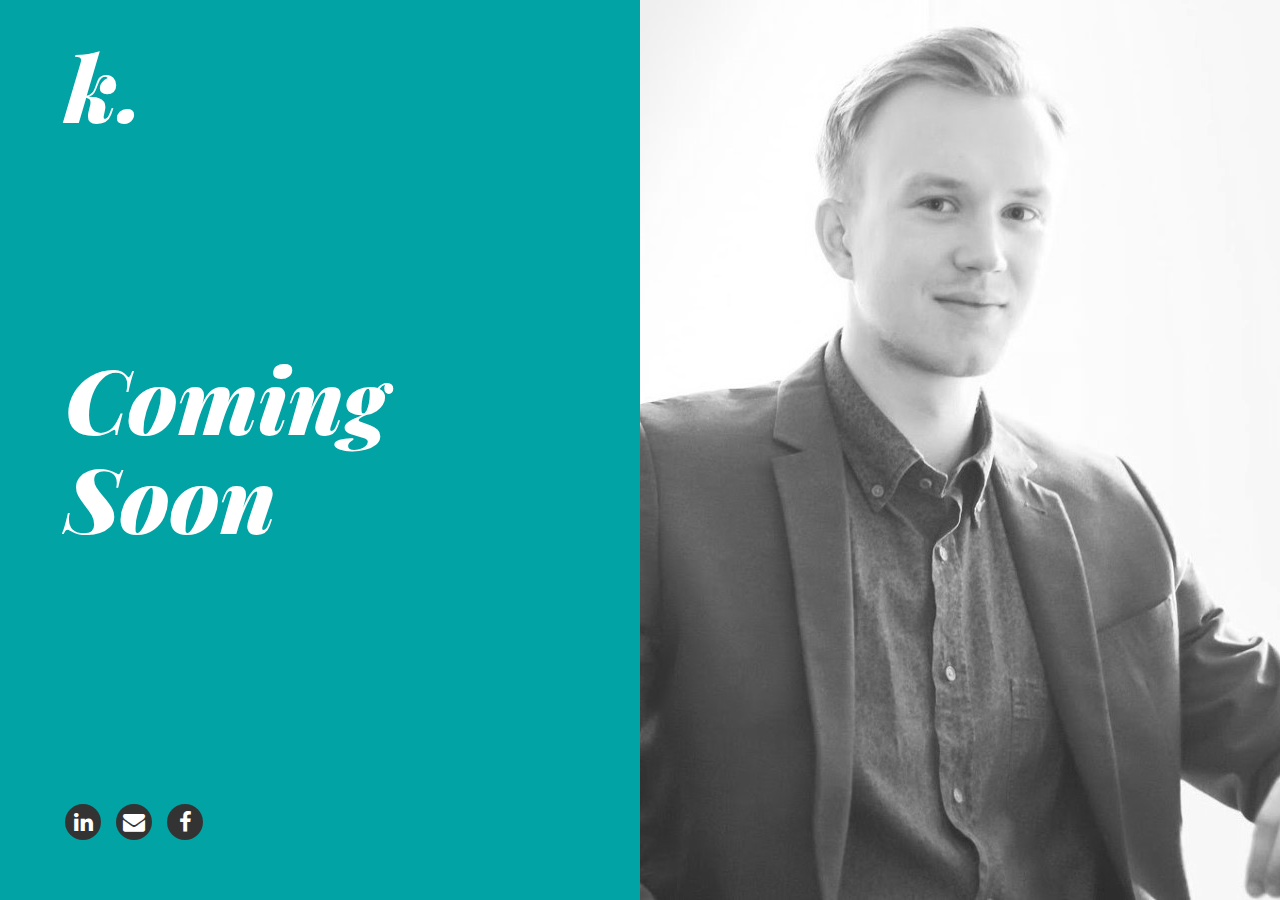
==== commit 83a11a46: "Added tag manager" ====
--- a/index.html
+++ b/index.html
@@ -1,7 +1,15 @@
 <!DOCTYPE html>
 <html lang="en">
 <head>
-	<title>Kasnauskas</title>
+	<!-- Google Tag Manager -->
+	<script>(function(w,d,s,l,i){w[l]=w[l]||[];w[l].push({'gtm.start':
+	new Date().getTime(),event:'gtm.js'});var f=d.getElementsByTagName(s)[0],
+	j=d.createElement(s),dl=l!='dataLayer'?'&l='+l:'';j.async=true;j.src=
+	'https://www.googletagmanager.com/gtm.js?id='+i+dl;f.parentNode.insertBefore(j,f);
+	})(window,document,'script','dataLayer','GTM-PPHLKW2');</script>
+	<!-- End Google Tag Manager -->
+
+	<title>Kasnauskas</title> 
 	<meta charset="UTF-8">
 	<meta name="viewport" content="width=device-width, initial-scale=1">
 <!--===============================================================================================-->	
@@ -22,7 +30,10 @@
 <!--===============================================================================================-->
 </head>
 <body>
-	
+	<!-- Google Tag Manager (noscript) -->
+	<noscript><iframe src="https://www.googletagmanager.com/ns.html?id=GTM-PPHLKW2"
+	height="0" width="0" style="display:none;visibility:hidden"></iframe></noscript>
+	<!-- End Google Tag Manager (noscript) -->
 			
 
 	<div class="flex-w flex-str size1 overlay1">
@@ -44,12 +55,17 @@
 			</div>
 			
 			<div class="flex-w">
-				<a href="https://www.facebook.com/sarunaskas" class="size3 flex-c-m how-social trans-04 m-r-15 m-b-10">
-					<i class="fa fa-facebook"></i>
-				</a>
+				
 
 				<a href="https://www.linkedin.com/in/kasnauskas/" class="size3 flex-c-m how-social trans-04 m-r-15 m-b-10">
 					<i class="fa fa-linkedin"></i>
+				</a>
+
+				<a href="mailto:sarunas.kasnauskas@gmail.com" class="size3 flex-c-m how-social trans-04 m-r-15 m-b-10">
+					<i class="fa fa-envelope"></i>
+				</a>
+				<a href="https://www.facebook.com/sarunaskas" class="size3 flex-c-m how-social trans-04 m-r-15 m-b-10">
+					<i class="fa fa-facebook"></i>
 				</a>
 
 				
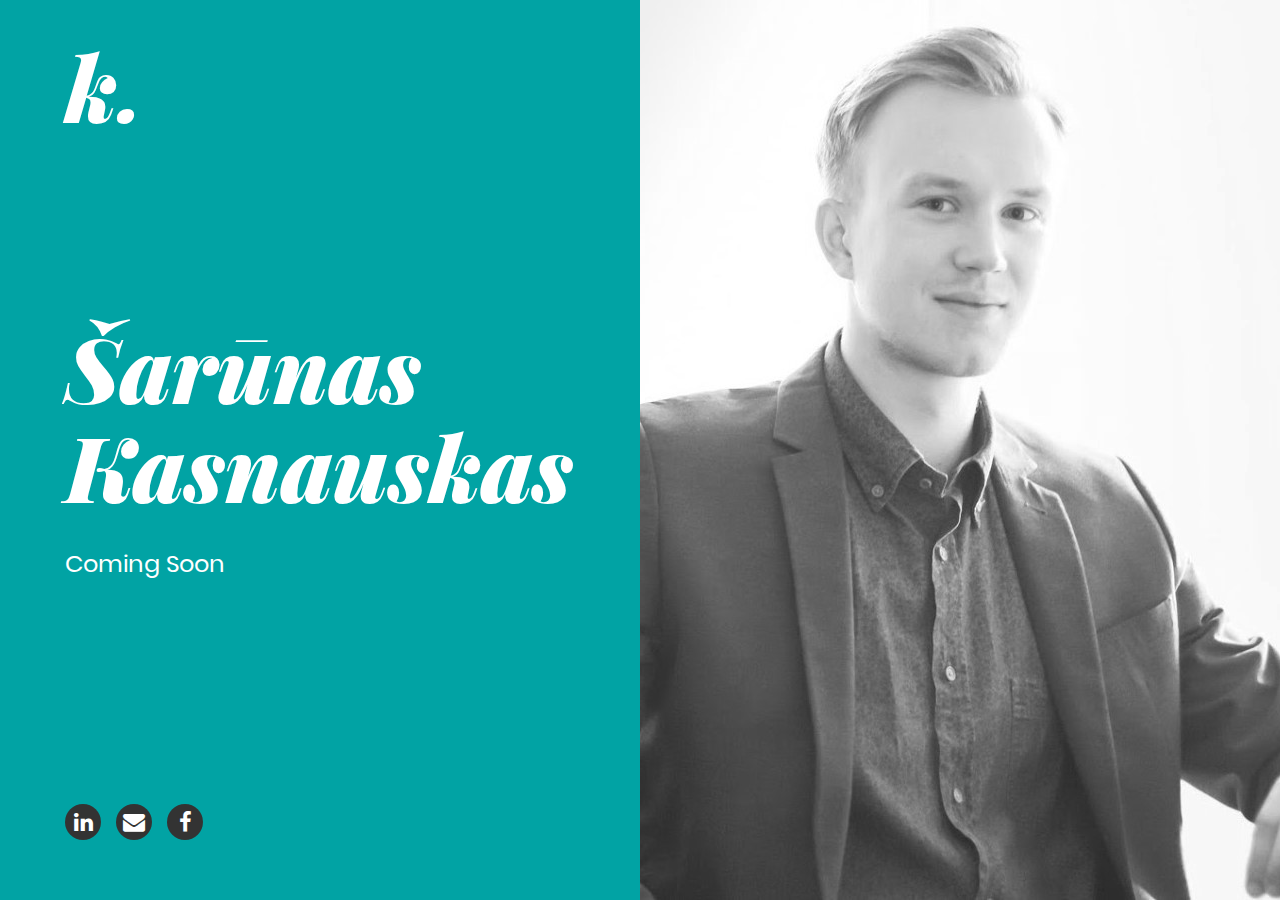
==== commit ead6189f: "SEO" ====
--- a/index.html
+++ b/index.html
@@ -9,9 +9,10 @@
 	})(window,document,'script','dataLayer','GTM-PPHLKW2');</script>
 	<!-- End Google Tag Manager -->
 
-	<title>Kasnauskas</title> 
+	<title>Šarūnas Kasnauskas | Under Construction</title> 
 	<meta charset="UTF-8">
 	<meta name="viewport" content="width=device-width, initial-scale=1">
+	<meta name="description" content="Šarūnas Kasnauskas - Analytics professional.">
 <!--===============================================================================================-->	
 	<link rel="icon" type="image/png" href="images/icons/favicon.ico"/>
 <!--===============================================================================================-->
@@ -46,7 +47,8 @@
 	
 			<div class="w-full flex-c-m p-t-80 p-b-90">
 				<div class="wsize2">
-					<h3 class="l1-txt1 p-b-34 respon3">
+					<h1 class="l1-txt1 p-b-34 respon3">Šarūnas Kasnauskas</h1>
+					<h3 class="m2-txt1 p-b-34 respon3">
 						Coming Soon
 					</h3>
 
--- a/css/main.css
+++ b/css/main.css
@@ -200,7 +200,7 @@
 .m2-txt1 {
   font-family: Poppins-Regular;
   font-size: 24px;
-  color: #999;
+  color: #fff;
   line-height: 1.2;
 }
 
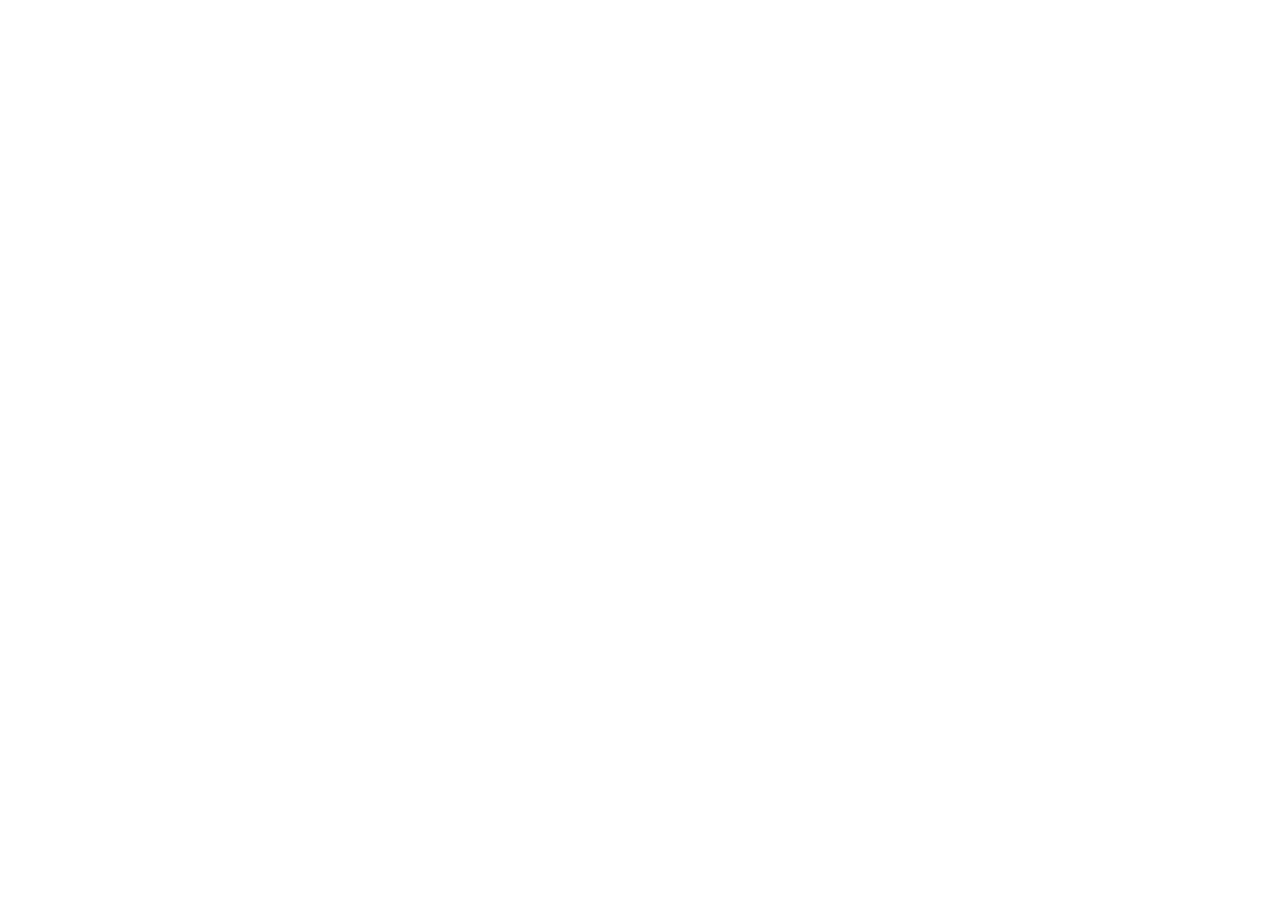
==== commit 95754166: "medium" ====
--- a/index.html
+++ b/index.html
@@ -1,105 +1,59 @@
-<!DOCTYPE html>
-<html lang="en">
-<head>
-	<!-- Google Tag Manager -->
-	<script>(function(w,d,s,l,i){w[l]=w[l]||[];w[l].push({'gtm.start':
-	new Date().getTime(),event:'gtm.js'});var f=d.getElementsByTagName(s)[0],
-	j=d.createElement(s),dl=l!='dataLayer'?'&l='+l:'';j.async=true;j.src=
-	'https://www.googletagmanager.com/gtm.js?id='+i+dl;f.parentNode.insertBefore(j,f);
-	})(window,document,'script','dataLayer','GTM-PPHLKW2');</script>
-	<!-- End Google Tag Manager -->
+<!DOCTYPE HTML>
+<html>
+	<head>
+		
+		<!-- Google Tag Manager -->
+		<script>(function(w,d,s,l,i){w[l]=w[l]||[];w[l].push({'gtm.start':
+		new Date().getTime(),event:'gtm.js'});var f=d.getElementsByTagName(s)[0],
+		j=d.createElement(s),dl=l!='dataLayer'?'&l='+l:'';j.async=true;j.src=
+		'https://www.googletagmanager.com/gtm.js?id='+i+dl;f.parentNode.insertBefore(j,f);
+		})(window,document,'script','dataLayer','GTM-PPHLKW2');</script>
+		<!-- End Google Tag Manager -->		
+		
+		<title>Šarūnas Kasnauskas</title>
+		<meta name="description" content="Šarūnas Kasnauskas - Analytics Professional" />
+		<meta charset="utf-8" />
+		<meta name="viewport" content="width=device-width, initial-scale=1, user-scalable=no" />
+		<link rel="stylesheet" href="assets/css/main.css" />
+		<noscript><link rel="stylesheet" href="assets/css/noscript.css" /></noscript>
+	</head>
+	<body class="is-preload">
+		
+		<!-- Google Tag Manager (noscript) -->
+		<noscript><iframe src="https://www.googletagmanager.com/ns.html?id=GTM-PPHLKW2"
+		height="0" width="0" style="display:none;visibility:hidden"></iframe></noscript>
+		<!-- End Google Tag Manager (noscript) -->
+		
+		<div id="wrapper">
+			<div id="bg"></div>
+			<div id="overlay"></div>
+			<div id="main">
 
-	<title>Šarūnas Kasnauskas | Under Construction</title> 
-	<meta charset="UTF-8">
-	<meta name="viewport" content="width=device-width, initial-scale=1">
-	<meta name="description" content="Šarūnas Kasnauskas - Analytics professional.">
-<!--===============================================================================================-->	
-	<link rel="icon" type="image/png" href="images/icons/favicon.ico"/>
-<!--===============================================================================================-->
-	<link rel="stylesheet" type="text/css" href="vendor/bootstrap/css/bootstrap.min.css">
-<!--===============================================================================================-->
-	<link rel="stylesheet" type="text/css" href="fonts/font-awesome-4.7.0/css/font-awesome.min.css">
-<!--===============================================================================================-->
-	<link rel="stylesheet" type="text/css" href="fonts/iconic/css/material-design-iconic-font.min.css">
-<!--===============================================================================================-->
-	<link rel="stylesheet" type="text/css" href="vendor/animate/animate.css">
-<!--===============================================================================================-->
-	<link rel="stylesheet" type="text/css" href="vendor/select2/select2.min.css">
-<!--===============================================================================================-->
-	<link rel="stylesheet" type="text/css" href="css/util.css">
-	<link rel="stylesheet" type="text/css" href="css/main.css">
-<!--===============================================================================================-->
-</head>
-<body>
-	<!-- Google Tag Manager (noscript) -->
-	<noscript><iframe src="https://www.googletagmanager.com/ns.html?id=GTM-PPHLKW2"
-	height="0" width="0" style="display:none;visibility:hidden"></iframe></noscript>
-	<!-- End Google Tag Manager (noscript) -->
-			
+				<!-- Header -->
+					<header id="header">
+						<h1>Šarūnas Kasnauskas</h1>
+						<p>Analytics Professional &nbsp;&bull;&nbsp; Redundant Technology Enthusiast</p>
+						<nav>
+							<ul>
 
-	<div class="flex-w flex-str size1 overlay1">
-		<div class="flex-w flex-col-sb wsize1 bg0 p-l-65 p-t-37 p-b-50 p-r-80 respon1">
-			<div class="wrappic1">
-				<a class="l1-txt1 p-b-34 respon3" href="#">
-					k.
-				</a>
-			</div>		
-	
-			<div class="w-full flex-c-m p-t-80 p-b-90">
-				<div class="wsize2">
-					<h1 class="l1-txt1 p-b-34 respon3">Šarūnas Kasnauskas</h1>
-					<h3 class="m2-txt1 p-b-34 respon3">
-						Coming Soon
-					</h3>
+								<li><a href="https://www.linkedin.com/in/kasnauskas/" class="fab fa-linkedin-in"><span class="label">LinkedIn</span></a></li>
+								<li><a href="mailto:sarunas.kasnauskas@gmail.com" class="fas fa-envelope"><span class="label">Email</span></a></li>
+								<li><a href="https://medium.com/@sarunas.kasnauskas" class="fab fa-medium-m"><span class="label">Medium</span></a></li>
+							</ul>
+						</nav>
+					</header>
 
-					
-				</div>
-			</div>
-			
-			<div class="flex-w">
-				
+				<!-- Footer -->
+					<footer id="footer">
+						<span class="copyright">&copy; 2018 Šarūnas Kasnauskas</span>
+					</footer>
 
-				<a href="https://www.linkedin.com/in/kasnauskas/" class="size3 flex-c-m how-social trans-04 m-r-15 m-b-10">
-					<i class="fa fa-linkedin"></i>
-				</a>
-
-				<a href="mailto:sarunas.kasnauskas@gmail.com" class="size3 flex-c-m how-social trans-04 m-r-15 m-b-10">
-					<i class="fa fa-envelope"></i>
-				</a>
-				<a href="https://www.facebook.com/sarunaskas" class="size3 flex-c-m how-social trans-04 m-r-15 m-b-10">
-					<i class="fa fa-facebook"></i>
-				</a>
-
-				
 			</div>
 		</div>
-			
-
-		<div class="wsize1 simpleslide100-parent respon2">
-			<!--  -->
-			<div class="simpleslide100">
-				<div class="simpleslide100-item bg-img1" style="background-image: url('images/bg01.jpg');"></div>
-				<div class="simpleslide100-item bg-img1" style="background-image: url('images/bg02.jpg');"></div>
-				
-			</div>
-		</div>
-	</div>
-
-
-
-	
-
-<!--===============================================================================================-->	
-	<script src="vendor/jquery/jquery-3.2.1.min.js"></script>
-<!--===============================================================================================-->
-	<script src="vendor/bootstrap/js/popper.js"></script>
-	<script src="vendor/bootstrap/js/bootstrap.min.js"></script>
-<!--===============================================================================================-->
-	<script src="vendor/select2/select2.min.js"></script>
-<!--===============================================================================================-->
-	<script src="vendor/tilt/tilt.jquery.min.js"></script>
-<!--===============================================================================================-->
-	<script src="js/main.js"></script>
-
-</body>
+		<script>
+			window.onload = function() { document.body.classList.remove('is-preload'); }
+			window.ontouchmove = function() { return false; }
+			window.onorientationchange = function() { document.body.scrollTop = 0; }
+		</script>
+	</body>
 </html>--- a/assets/css/main.css
+++ b/assets/css/main.css
@@ -0,0 +1,1070 @@
+@import url("https://fonts.googleapis.com/css?family=Source+Sans+Pro:300,900");
+@import url("https://use.fontawesome.com/releases/v5.3.1/css/all.css");
+@import url("https://use.fontawesome.com/releases/v5.3.1/css/v4-shims.css");
+
+/*
+	Aerial by HTML5 UP
+	html5up.net | @ajlkn
+	Free for personal and commercial use under the CCA 3.0 license (html5up.net/license)
+*/
+
+html, body, div, span, applet, object,
+iframe, h1, h2, h3, h4, h5, h6, p, blockquote,
+pre, a, abbr, acronym, address, big, cite,
+code, del, dfn, em, img, ins, kbd, q, s, samp,
+small, strike, strong, sub, sup, tt, var, b,
+u, i, center, dl, dt, dd, ol, ul, li, fieldset,
+form, label, legend, table, caption, tbody,
+tfoot, thead, tr, th, td, article, aside,
+canvas, details, embed, figure, figcaption,
+footer, header, hgroup, menu, nav, output, ruby,
+section, summary, time, mark, audio, video {
+	margin: 0;
+	padding: 0;
+	border: 0;
+	font-size: 100%;
+	font: inherit;
+	vertical-align: baseline;}
+
+article, aside, details, figcaption, figure,
+footer, header, hgroup, menu, nav, section {
+	display: block;}
+
+body {
+	line-height: 1;
+}
+
+ol, ul {
+	list-style: none;
+}
+
+blockquote, q {
+	quotes: none;
+}
+
+	blockquote:before, blockquote:after, q:before, q:after {
+		content: '';
+		content: none;
+	}
+
+table {
+	border-collapse: collapse;
+	border-spacing: 0;
+}
+
+body {
+	-webkit-text-size-adjust: none;
+}
+
+mark {
+	background-color: transparent;
+	color: inherit;
+}
+
+input::-moz-focus-inner {
+	border: 0;
+	padding: 0;
+}
+
+input, select, textarea {
+	-moz-appearance: none;
+	-webkit-appearance: none;
+	-ms-appearance: none;
+	appearance: none;
+}
+
+/* Basic */
+
+	html {
+		box-sizing: border-box;
+	}
+
+	*, *:before, *:after {
+		box-sizing: inherit;
+	}
+
+	body {
+		background: #fff;
+		overflow: hidden;
+	}
+
+		body.is-preload *, body.is-preload *:before, body.is-preload *:after {
+			-moz-animation: none !important;
+			-webkit-animation: none !important;
+			-ms-animation: none !important;
+			animation: none !important;
+			-moz-transition: none !important;
+			-webkit-transition: none !important;
+			-ms-transition: none !important;
+			transition: none !important;
+		}
+
+	body, input, select, textarea {
+		color: #fff;
+		font-family: 'Source Sans Pro', sans-serif;
+		font-size: 15pt;
+		font-weight: 300 !important;
+		letter-spacing: -0.025em;
+		line-height: 1.75em;
+	}
+
+	a {
+		-moz-transition: border-color 0.2s ease-in-out;
+		-webkit-transition: border-color 0.2s ease-in-out;
+		-ms-transition: border-color 0.2s ease-in-out;
+		transition: border-color 0.2s ease-in-out;
+		border-bottom: dotted 1px;
+		color: inherit;
+		outline: 0;
+		text-decoration: none;
+	}
+
+		a:hover {
+			border-color: transparent;
+		}
+
+/* Icon */
+
+	.icon {
+		text-decoration: none;
+		position: relative;
+	}
+
+		.icon:before {
+			-moz-osx-font-smoothing: grayscale;
+			-webkit-font-smoothing: antialiased;
+			font-family: FontAwesome;
+			font-style: normal;
+			font-weight: normal;
+			text-transform: none !important;
+		}
+
+		.icon > .label {
+			display: none;
+		}
+
+/* Wrapper */
+
+	@-moz-keyframes wrapper {
+		0% {
+			opacity: 0;
+		}
+
+		100% {
+			opacity: 1;
+		}
+	}
+
+	@-webkit-keyframes wrapper {
+		0% {
+			opacity: 0;
+		}
+
+		100% {
+			opacity: 1;
+		}
+	}
+
+	@-ms-keyframes wrapper {
+		0% {
+			opacity: 0;
+		}
+
+		100% {
+			opacity: 1;
+		}
+	}
+
+	@keyframes wrapper {
+		0% {
+			opacity: 0;
+		}
+
+		100% {
+			opacity: 1;
+		}
+	}
+
+	#wrapper {
+		-moz-animation: wrapper 3s forwards;
+		-webkit-animation: wrapper 3s forwards;
+		-ms-animation: wrapper 3s forwards;
+		animation: wrapper 3s forwards;
+		height: 100%;
+		left: 0;
+		opacity: 0;
+		position: fixed;
+		top: 0;
+		width: 100%;
+	}
+
+/* BG */
+
+	#bg {
+		-moz-animation: bg 60s linear infinite;
+		-webkit-animation: bg 60s linear infinite;
+		-ms-animation: bg 60s linear infinite;
+		animation: bg 60s linear infinite;
+		-moz-backface-visibility: hidden;
+		-webkit-backface-visibility: hidden;
+		-ms-backface-visibility: hidden;
+		backface-visibility: hidden;
+		-moz-transform: translate3d(0,0,0);
+		-webkit-transform: translate3d(0,0,0);
+		-ms-transform: translate3d(0,0,0);
+		transform: translate3d(0,0,0);
+	/* Set your background with this */
+
+		background: #dfe9e7 url("images/bg.jpg") bottom left;
+		background-repeat: repeat-x;
+		height: 100%;
+		left: 0;
+		opacity: 1;
+		position: fixed;
+		top: 0;
+	}
+
+	@-moz-keyframes bg {
+		0% {
+			-moz-transform: translate3d(0,0,0);
+			-webkit-transform: translate3d(0,0,0);
+			-ms-transform: translate3d(0,0,0);
+			transform: translate3d(0,0,0);
+		}
+
+		100% {
+			-moz-transform: translate3d(-2250px,0,0);
+			-webkit-transform: translate3d(-2250px,0,0);
+			-ms-transform: translate3d(-2250px,0,0);
+			transform: translate3d(-2250px,0,0);
+		}
+	}
+
+	@-webkit-keyframes bg {
+		0% {
+			-moz-transform: translate3d(0,0,0);
+			-webkit-transform: translate3d(0,0,0);
+			-ms-transform: translate3d(0,0,0);
+			transform: translate3d(0,0,0);
+		}
+
+		100% {
+			-moz-transform: translate3d(-2250px,0,0);
+			-webkit-transform: translate3d(-2250px,0,0);
+			-ms-transform: translate3d(-2250px,0,0);
+			transform: translate3d(-2250px,0,0);
+		}
+	}
+
+	@-ms-keyframes bg {
+		0% {
+			-moz-transform: translate3d(0,0,0);
+			-webkit-transform: translate3d(0,0,0);
+			-ms-transform: translate3d(0,0,0);
+			transform: translate3d(0,0,0);
+		}
+
+		100% {
+			-moz-transform: translate3d(-2250px,0,0);
+			-webkit-transform: translate3d(-2250px,0,0);
+			-ms-transform: translate3d(-2250px,0,0);
+			transform: translate3d(-2250px,0,0);
+		}
+	}
+
+	@keyframes bg {
+		0% {
+			-moz-transform: translate3d(0,0,0);
+			-webkit-transform: translate3d(0,0,0);
+			-ms-transform: translate3d(0,0,0);
+			transform: translate3d(0,0,0);
+		}
+
+		100% {
+			-moz-transform: translate3d(-2250px,0,0);
+			-webkit-transform: translate3d(-2250px,0,0);
+			-ms-transform: translate3d(-2250px,0,0);
+			transform: translate3d(-2250px,0,0);
+		}
+	}
+
+	#bg {
+		background-size: 2100px auto;
+		width: 6750px;
+	}
+
+/* Overlay */
+
+	@-moz-keyframes overlay {
+		0% {
+			opacity: 0;
+		}
+
+		100% {
+			opacity: 1;
+		}
+	}
+
+	@-webkit-keyframes overlay {
+		0% {
+			opacity: 0;
+		}
+
+		100% {
+			opacity: 1;
+		}
+	}
+
+	@-ms-keyframes overlay {
+		0% {
+			opacity: 0;
+		}
+
+		100% {
+			opacity: 1;
+		}
+	}
+
+	@keyframes overlay {
+		0% {
+			opacity: 0;
+		}
+
+		100% {
+			opacity: 1;
+		}
+	}
+
+	#overlay {
+		-moz-animation: overlay 1.5s 1.5s forwards;
+		-webkit-animation: overlay 1.5s 1.5s forwards;
+		-ms-animation: overlay 1.5s 1.5s forwards;
+		animation: overlay 1.5s 1.5s forwards;
+		background-attachment: fixed, fixed;
+		background-image: url("images/overlay-pattern.png"), url("images/overlay.svg");
+		background-position: top left, center center;
+		background-repeat: repeat, no-repeat;
+		background-size: auto, cover;
+		height: 100%;
+		left: 0;
+		opacity: 0;
+		position: fixed;
+		top: 0;
+		width: 100%;
+	}
+
+/* Main */
+
+	#main {
+		height: 100%;
+		left: 0;
+		position: fixed;
+		text-align: center;
+		top: 0;
+		width: 100%;
+	}
+
+		#main:before {
+			content: '';
+			display: inline-block;
+			height: 100%;
+			margin-right: 0;
+			vertical-align: middle;
+			width: 1px;
+		}
+
+/* Header */
+
+	@-moz-keyframes header {
+		0% {
+			-moz-transform: translate3d(0,1em,0);
+			-webkit-transform: translate3d(0,1em,0);
+			-ms-transform: translate3d(0,1em,0);
+			transform: translate3d(0,1em,0);
+			opacity: 0;
+		}
+
+		100% {
+			-moz-transform: translate3d(0,0,0);
+			-webkit-transform: translate3d(0,0,0);
+			-ms-transform: translate3d(0,0,0);
+			transform: translate3d(0,0,0);
+			opacity: 1;
+		}
+	}
+
+	@-webkit-keyframes header {
+		0% {
+			-moz-transform: translate3d(0,1em,0);
+			-webkit-transform: translate3d(0,1em,0);
+			-ms-transform: translate3d(0,1em,0);
+			transform: translate3d(0,1em,0);
+			opacity: 0;
+		}
+
+		100% {
+			-moz-transform: translate3d(0,0,0);
+			-webkit-transform: translate3d(0,0,0);
+			-ms-transform: translate3d(0,0,0);
+			transform: translate3d(0,0,0);
+			opacity: 1;
+		}
+	}
+
+	@-ms-keyframes header {
+		0% {
+			-moz-transform: translate3d(0,1em,0);
+			-webkit-transform: translate3d(0,1em,0);
+			-ms-transform: translate3d(0,1em,0);
+			transform: translate3d(0,1em,0);
+			opacity: 0;
+		}
+
+		100% {
+			-moz-transform: translate3d(0,0,0);
+			-webkit-transform: translate3d(0,0,0);
+			-ms-transform: translate3d(0,0,0);
+			transform: translate3d(0,0,0);
+			opacity: 1;
+		}
+	}
+
+	@keyframes header {
+		0% {
+			-moz-transform: translate3d(0,1em,0);
+			-webkit-transform: translate3d(0,1em,0);
+			-ms-transform: translate3d(0,1em,0);
+			transform: translate3d(0,1em,0);
+			opacity: 0;
+		}
+
+		100% {
+			-moz-transform: translate3d(0,0,0);
+			-webkit-transform: translate3d(0,0,0);
+			-ms-transform: translate3d(0,0,0);
+			transform: translate3d(0,0,0);
+			opacity: 1;
+		}
+	}
+
+	@-moz-keyframes nav-icons {
+		0% {
+			-moz-transform: translate3d(0,1em,0);
+			-webkit-transform: translate3d(0,1em,0);
+			-ms-transform: translate3d(0,1em,0);
+			transform: translate3d(0,1em,0);
+			opacity: 0;
+		}
+
+		100% {
+			-moz-transform: translate3d(0,0,0);
+			-webkit-transform: translate3d(0,0,0);
+			-ms-transform: translate3d(0,0,0);
+			transform: translate3d(0,0,0);
+			opacity: 1;
+		}
+	}
+
+	@-webkit-keyframes nav-icons {
+		0% {
+			-moz-transform: translate3d(0,1em,0);
+			-webkit-transform: translate3d(0,1em,0);
+			-ms-transform: translate3d(0,1em,0);
+			transform: translate3d(0,1em,0);
+			opacity: 0;
+		}
+
+		100% {
+			-moz-transform: translate3d(0,0,0);
+			-webkit-transform: translate3d(0,0,0);
+			-ms-transform: translate3d(0,0,0);
+			transform: translate3d(0,0,0);
+			opacity: 1;
+		}
+	}
+
+	@-ms-keyframes nav-icons {
+		0% {
+			-moz-transform: translate3d(0,1em,0);
+			-webkit-transform: translate3d(0,1em,0);
+			-ms-transform: translate3d(0,1em,0);
+			transform: translate3d(0,1em,0);
+			opacity: 0;
+		}
+
+		100% {
+			-moz-transform: translate3d(0,0,0);
+			-webkit-transform: translate3d(0,0,0);
+			-ms-transform: translate3d(0,0,0);
+			transform: translate3d(0,0,0);
+			opacity: 1;
+		}
+	}
+
+	@keyframes nav-icons {
+		0% {
+			-moz-transform: translate3d(0,1em,0);
+			-webkit-transform: translate3d(0,1em,0);
+			-ms-transform: translate3d(0,1em,0);
+			transform: translate3d(0,1em,0);
+			opacity: 0;
+		}
+
+		100% {
+			-moz-transform: translate3d(0,0,0);
+			-webkit-transform: translate3d(0,0,0);
+			-ms-transform: translate3d(0,0,0);
+			transform: translate3d(0,0,0);
+			opacity: 1;
+		}
+	}
+
+	#header {
+		-moz-animation: header 1s 2.25s forwards;
+		-webkit-animation: header 1s 2.25s forwards;
+		-ms-animation: header 1s 2.25s forwards;
+		animation: header 1s 2.25s forwards;
+		-moz-backface-visibility: hidden;
+		-webkit-backface-visibility: hidden;
+		-ms-backface-visibility: hidden;
+		backface-visibility: hidden;
+		-moz-transform: translate3d(0,0,0);
+		-webkit-transform: translate3d(0,0,0);
+		-ms-transform: translate3d(0,0,0);
+		transform: translate3d(0,0,0);
+		cursor: default;
+		display: inline-block;
+		opacity: 0;
+		position: relative;
+		text-align: center;
+		top: -1em;
+		vertical-align: middle;
+		width: 90%;
+	}
+
+		#header h1 {
+			font-size: 4.35em;
+			font-weight: 900;
+			letter-spacing: -0.035em;
+			line-height: 1em;
+		}
+
+		#header p {
+			font-size: 1.25em;
+			margin: 0.75em 0 0.25em 0;
+			opacity: 0.75;
+		}
+
+		#header nav {
+			margin: 1.5em 0 0 0;
+		}
+
+			#header nav li {
+				-moz-animation: nav-icons 0.5s ease-in-out forwards;
+				-webkit-animation: nav-icons 0.5s ease-in-out forwards;
+				-ms-animation: nav-icons 0.5s ease-in-out forwards;
+				animation: nav-icons 0.5s ease-in-out forwards;
+				-moz-backface-visibility: hidden;
+				-webkit-backface-visibility: hidden;
+				-ms-backface-visibility: hidden;
+				backface-visibility: hidden;
+				-moz-transform: translate3d(0,0,0);
+				-webkit-transform: translate3d(0,0,0);
+				-ms-transform: translate3d(0,0,0);
+				transform: translate3d(0,0,0);
+				display: inline-block;
+				height: 5.35em;
+				line-height: 5.885em;
+				opacity: 0;
+				position: relative;
+				top: 0;
+				width: 5.35em;
+			}
+
+				#header nav li:nth-child(1) {
+					-moz-animation-delay: 2.5s;
+					-webkit-animation-delay: 2.5s;
+					-ms-animation-delay: 2.5s;
+					animation-delay: 2.5s;
+				}
+
+				#header nav li:nth-child(2) {
+					-moz-animation-delay: 2.75s;
+					-webkit-animation-delay: 2.75s;
+					-ms-animation-delay: 2.75s;
+					animation-delay: 2.75s;
+				}
+
+				#header nav li:nth-child(3) {
+					-moz-animation-delay: 3s;
+					-webkit-animation-delay: 3s;
+					-ms-animation-delay: 3s;
+					animation-delay: 3s;
+				}
+
+				#header nav li:nth-child(4) {
+					-moz-animation-delay: 3.25s;
+					-webkit-animation-delay: 3.25s;
+					-ms-animation-delay: 3.25s;
+					animation-delay: 3.25s;
+				}
+
+				#header nav li:nth-child(5) {
+					-moz-animation-delay: 3.5s;
+					-webkit-animation-delay: 3.5s;
+					-ms-animation-delay: 3.5s;
+					animation-delay: 3.5s;
+				}
+
+				#header nav li:nth-child(6) {
+					-moz-animation-delay: 3.75s;
+					-webkit-animation-delay: 3.75s;
+					-ms-animation-delay: 3.75s;
+					animation-delay: 3.75s;
+				}
+
+				#header nav li:nth-child(7) {
+					-moz-animation-delay: 4s;
+					-webkit-animation-delay: 4s;
+					-ms-animation-delay: 4s;
+					animation-delay: 4s;
+				}
+
+				#header nav li:nth-child(8) {
+					-moz-animation-delay: 4.25s;
+					-webkit-animation-delay: 4.25s;
+					-ms-animation-delay: 4.25s;
+					animation-delay: 4.25s;
+				}
+
+				#header nav li:nth-child(9) {
+					-moz-animation-delay: 4.5s;
+					-webkit-animation-delay: 4.5s;
+					-ms-animation-delay: 4.5s;
+					animation-delay: 4.5s;
+				}
+
+				#header nav li:nth-child(10) {
+					-moz-animation-delay: 4.75s;
+					-webkit-animation-delay: 4.75s;
+					-ms-animation-delay: 4.75s;
+					animation-delay: 4.75s;
+				}
+
+			#header nav a {
+				-webkit-tap-highlight-color: rgba(0, 0, 0, 0);
+				-webkit-touch-callout: none;
+				border: 0;
+				display: inline-block;
+			}
+
+				#header nav a:before {
+					-moz-transition: all 0.2s ease-in-out;
+					-webkit-transition: all 0.2s ease-in-out;
+					-ms-transition: all 0.2s ease-in-out;
+					transition: all 0.2s ease-in-out;
+					border-radius: 100%;
+					border: solid 1px #fff;
+					display: block;
+					font-size: 1.75em;
+					height: 2.5em;
+					line-height: 2.5em;
+					position: relative;
+					text-align: center;
+					top: 0;
+					width: 2.5em;
+				}
+
+				#header nav a:hover {
+					font-size: 1.1em;
+				}
+
+					#header nav a:hover:before {
+						background-color: rgba(255, 255, 255, 0.175);
+						color: #fff;
+					}
+
+				#header nav a:active {
+					font-size: 0.95em;
+					background: none;
+				}
+
+					#header nav a:active:before {
+						background-color: rgba(255, 255, 255, 0.35);
+						color: #fff;
+					}
+
+				#header nav a span {
+					display: none;
+				}
+
+/* Footer */
+
+	#footer {
+		background-image: -moz-linear-gradient(top, rgba(0,0,0,0), rgba(0,0,0,0.5) 75%);
+		background-image: -webkit-linear-gradient(top, rgba(0,0,0,0), rgba(0,0,0,0.5) 75%);
+		background-image: -ms-linear-gradient(top, rgba(0,0,0,0), rgba(0,0,0,0.5) 75%);
+		background-image: linear-gradient(top, rgba(0,0,0,0), rgba(0,0,0,0.5) 75%);
+		bottom: 0;
+		cursor: default;
+		height: 6em;
+		left: 0;
+		line-height: 8em;
+		position: absolute;
+		text-align: center;
+		width: 100%;
+	}
+
+/* Wide */
+
+	@media screen and (max-width: 1680px) {
+
+		/* Basic */
+
+			body, input, select, textarea {
+				font-size: 13pt;
+			}
+
+		/* BG */
+
+			@-moz-keyframes bg {
+				0% {
+					-moz-transform: translate3d(0,0,0);
+					-webkit-transform: translate3d(0,0,0);
+					-ms-transform: translate3d(0,0,0);
+					transform: translate3d(0,0,0);
+				}
+
+				100% {
+					-moz-transform: translate3d(-1500px,0,0);
+					-webkit-transform: translate3d(-1500px,0,0);
+					-ms-transform: translate3d(-1500px,0,0);
+					transform: translate3d(-1500px,0,0);
+				}
+
+	}
+
+		@-webkit-keyframes bg {
+			0% {
+				-moz-transform: translate3d(0,0,0);
+				-webkit-transform: translate3d(0,0,0);
+				-ms-transform: translate3d(0,0,0);
+				transform: translate3d(0,0,0);
+			}
+
+			100% {
+				-moz-transform: translate3d(-1500px,0,0);
+				-webkit-transform: translate3d(-1500px,0,0);
+				-ms-transform: translate3d(-1500px,0,0);
+				transform: translate3d(-1500px,0,0);
+			}
+			}
+
+		@-ms-keyframes bg {
+			0% {
+				-moz-transform: translate3d(0,0,0);
+				-webkit-transform: translate3d(0,0,0);
+				-ms-transform: translate3d(0,0,0);
+				transform: translate3d(0,0,0);
+			}
+
+			100% {
+				-moz-transform: translate3d(-1500px,0,0);
+				-webkit-transform: translate3d(-1500px,0,0);
+				-ms-transform: translate3d(-1500px,0,0);
+				transform: translate3d(-1500px,0,0);
+			}
+		}
+
+		@keyframes bg {
+			0% {
+				-moz-transform: translate3d(0,0,0);
+				-webkit-transform: translate3d(0,0,0);
+				-ms-transform: translate3d(0,0,0);
+				transform: translate3d(0,0,0);
+			}
+
+			100% {
+				-moz-transform: translate3d(-1500px,0,0);
+				-webkit-transform: translate3d(-1500px,0,0);
+				-ms-transform: translate3d(-1500px,0,0);
+				transform: translate3d(-1500px,0,0);
+			}
+		}
+
+		#bg {
+			background-size: 2000px auto;
+			width: 6750px;
+		} }
+
+/* Normal */
+
+	@media screen and (max-width: 1280px) {
+
+		/* Basic */
+
+			body, input, select, textarea {
+				font-size: 12pt;
+			}
+
+		/* BG */
+
+			@-moz-keyframes bg {
+				0% {
+					-moz-transform: translate3d(0,0,0);
+					-webkit-transform: translate3d(0,0,0);
+					-ms-transform: translate3d(0,0,0);
+					transform: translate3d(0,0,0);
+				}
+
+				100% {
+					-moz-transform: translate3d(-750px,0,0);
+					-webkit-transform: translate3d(-750px,0,0);
+					-ms-transform: translate3d(-750px,0,0);
+					transform: translate3d(-750px,0,0);
+				}
+
+	}
+
+		@-webkit-keyframes bg {
+			0% {
+				-moz-transform: translate3d(0,0,0);
+				-webkit-transform: translate3d(0,0,0);
+				-ms-transform: translate3d(0,0,0);
+				transform: translate3d(0,0,0);
+			}
+
+			100% {
+				-moz-transform: translate3d(-750px,0,0);
+				-webkit-transform: translate3d(-750px,0,0);
+				-ms-transform: translate3d(-750px,0,0);
+				transform: translate3d(-750px,0,0);
+			}
+			}
+
+		@-ms-keyframes bg {
+			0% {
+				-moz-transform: translate3d(0,0,0);
+				-webkit-transform: translate3d(0,0,0);
+				-ms-transform: translate3d(0,0,0);
+				transform: translate3d(0,0,0);
+			}
+
+			100% {
+				-moz-transform: translate3d(-750px,0,0);
+				-webkit-transform: translate3d(-750px,0,0);
+				-ms-transform: translate3d(-750px,0,0);
+				transform: translate3d(-750px,0,0);
+			}
+		}
+
+		@keyframes bg {
+			0% {
+				-moz-transform: translate3d(0,0,0);
+				-webkit-transform: translate3d(0,0,0);
+				-ms-transform: translate3d(0,0,0);
+				transform: translate3d(0,0,0);
+			}
+
+			100% {
+				-moz-transform: translate3d(-750px,0,0);
+				-webkit-transform: translate3d(-750px,0,0);
+				-ms-transform: translate3d(-750px,0,0);
+				transform: translate3d(-750px,0,0);
+			}
+		}
+
+		#bg {
+			background-size: 1700px auto;
+			width: 2250px;
+		} }
+
+/* Mobile */
+
+	@media screen and (max-width: 736px) {
+
+		/* Basic */
+
+			body {
+				min-width: 320px;
+			}
+
+			body, input, select, textarea {
+				font-size: 11pt;
+			}
+
+		/* BG */
+
+			@-moz-keyframes bg {
+				0% {
+					-moz-transform: translate3d(0,0,0);
+					-webkit-transform: translate3d(0,0,0);
+					-ms-transform: translate3d(0,0,0);
+					transform: translate3d(0,0,0);
+				}
+
+				100% {
+					-moz-transform: translate3d(-300px,0,0);
+					-webkit-transform: translate3d(-300px,0,0);
+					-ms-transform: translate3d(-300px,0,0);
+					transform: translate3d(-300px,0,0);
+				}
+
+	}
+
+		@-webkit-keyframes bg {
+			0% {
+				-moz-transform: translate3d(0,0,0);
+				-webkit-transform: translate3d(0,0,0);
+				-ms-transform: translate3d(0,0,0);
+				transform: translate3d(0,0,0);
+			}
+
+			100% {
+				-moz-transform: translate3d(-300px,0,0);
+				-webkit-transform: translate3d(-300px,0,0);
+				-ms-transform: translate3d(-300px,0,0);
+				transform: translate3d(-300px,0,0);
+			}
+			}
+
+		@-ms-keyframes bg {
+			0% {
+				-moz-transform: translate3d(0,0,0);
+				-webkit-transform: translate3d(0,0,0);
+				-ms-transform: translate3d(0,0,0);
+				transform: translate3d(0,0,0);
+			}
+
+			100% {
+				-moz-transform: translate3d(-300px,0,0);
+				-webkit-transform: translate3d(-300px,0,0);
+				-ms-transform: translate3d(-300px,0,0);
+				transform: translate3d(-300px,0,0);
+			}
+		}
+
+		@keyframes bg {
+			0% {
+				-moz-transform: translate3d(0,0,0);
+				-webkit-transform: translate3d(0,0,0);
+				-ms-transform: translate3d(0,0,0);
+				transform: translate3d(0,0,0);
+			}
+
+			100% {
+				-moz-transform: translate3d(-300px,0,0);
+				-webkit-transform: translate3d(-300px,0,0);
+				-ms-transform: translate3d(-300px,0,0);
+				transform: translate3d(-300px,0,0);
+			}
+		}
+
+		#bg {
+			background-size: 1000px auto;
+			width: 900px;
+		}
+
+	/* Header */
+
+		#header h1 {
+			font-size: 2.5em;
+		}
+
+		#header p {
+			font-size: 1em;
+		}
+
+		#header nav {
+			font-size: 1em;
+		}
+
+			#header nav a:hover {
+				font-size: 1em;
+			}
+
+			#header nav a:active {
+				font-size: 1em;
+			} }
+
+/* Mobile (Portrait) */
+
+	@media screen and (max-width: 480px) {
+
+		/* BG */
+
+			@-moz-keyframes bg {
+				0% {
+					-moz-transform: translate3d(0,0,0);
+					-webkit-transform: translate3d(0,0,0);
+					-ms-transform: translate3d(0,0,0);
+					transform: translate3d(0,0,0);
+				}
+
+				100% {
+					-moz-transform: translate3d(-412.5px,0,0);
+					-webkit-transform: translate3d(-412.5px,0,0);
+					-ms-transform: translate3d(-412.5px,0,0);
+					transform: translate3d(-412.5px,0,0);
+				}
+
+	}
+
+		@-webkit-keyframes bg {
+			0% {
+				-moz-transform: translate3d(0,0,0);
+				-webkit-transform: translate3d(0,0,0);
+				-ms-transform: translate3d(0,0,0);
+				transform: translate3d(0,0,0);
+			}
+
+			100% {
+				-moz-transform: translate3d(-412.5px,0,0);
+				-webkit-transform: translate3d(-412.5px,0,0);
+				-ms-transform: translate3d(-412.5px,0,0);
+				transform: translate3d(-412.5px,0,0);
+			}
+			}
+
+		@-ms-keyframes bg {
+			0% {
+				-moz-transform: translate3d(0,0,0);
+				-webkit-transform: translate3d(0,0,0);
+				-ms-transform: translate3d(0,0,0);
+				transform: translate3d(0,0,0);
+			}
+
+			100% {
+				-moz-transform: translate3d(-412.5px,0,0);
+				-webkit-transform: translate3d(-412.5px,0,0);
+				-ms-transform: translate3d(-412.5px,0,0);
+				transform: translate3d(-412.5px,0,0);
+			}
+		}
+
+		@keyframes bg {
+			0% {
+				-moz-transform: translate3d(0,0,0);
+				-webkit-transform: translate3d(0,0,0);
+				-ms-transform: translate3d(0,0,0);
+				transform: translate3d(0,0,0);
+			}
+
+			100% {
+				-moz-transform: translate3d(-412.5px,0,0);
+				-webkit-transform: translate3d(-412.5px,0,0);
+				-ms-transform: translate3d(-412.5px,0,0);
+				transform: translate3d(-412.5px,0,0);
+			}
+		}
+
+		#bg {
+			background-size: 1900px auto;
+			width: 1237.5px;
+		}
+
+	/* Header */
+
+		#header nav {
+			padding: 0 1em;
+		} }